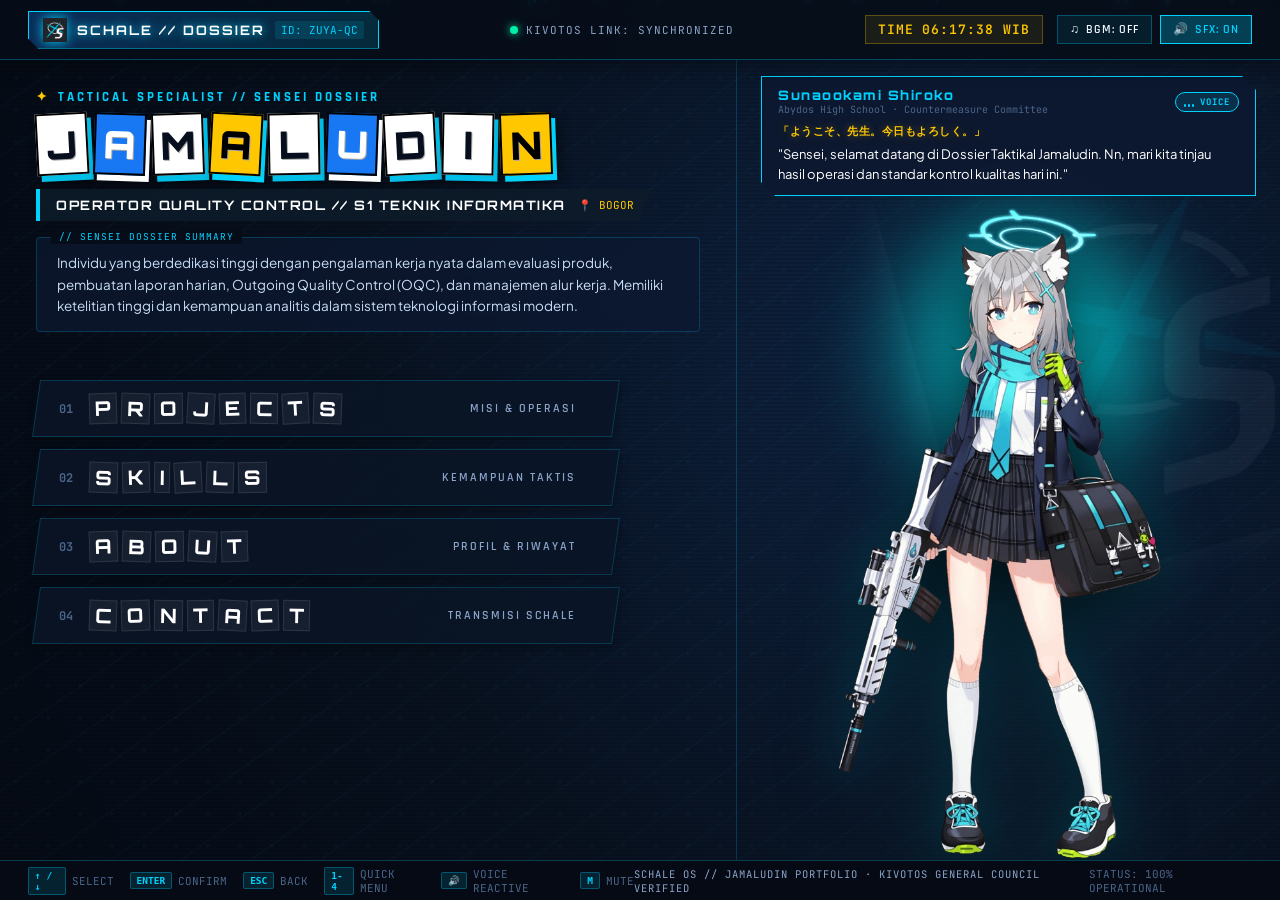
==== index.html @ 0dc0a50b "Initial commit" ====
<!DOCTYPE html>
<html lang="id">
<head>
  <meta charset="UTF-8">
  <meta name="viewport" content="width=device-width, initial-scale=1.0">
  <title>JAMALUDIN // Blue Archive Tactical Portfolio & QC Specialist</title>
  <meta name="description" content="Web portofolio interaktif bertema Blue Archive milik Jamaludin (ZuyaKazama) - Operator Quality Control & Mahasiswa S1 Teknik Informatika Universitas Pelita Bangsa.">
  <meta name="author" content="Jamaludin">
  <meta name="theme-color" content="#070d18">
  <link rel="icon" type="image/png" href="assets/icons/schale_logo.png">
  <link rel="stylesheet" href="css/style.css">
</head>
<body>
  <div class="ba-viewport" id="baViewport">
    <!-- Tactical Grid & Background FX -->
    <div class="ba-bg-pattern"></div>
    <div class="ba-scanlines"></div>
    <div class="ba-particles" id="particlesContainer"></div>

    <!-- ================= TOP HUD HEADER ================= -->
    <header class="ba-header">
      <div class="ba-header-left">
        <div class="ba-schale-badge">
          <img src="assets/icons/schale_logo.png" alt="SCHALE" class="ba-schale-logo-img">
          <span class="ba-schale-title">SCHALE // DOSSIER</span>
          <span class="ba-schale-tag">ID: ZUYA-QC</span>
        </div>
      </div>

      <div class="ba-header-center">
        <div class="ba-system-status">
          <span class="ba-status-pulse"></span>
          <span>KIVOTOS LINK: SYNCHRONIZED</span>
        </div>
      </div>

      <div class="ba-header-right">
        <div class="ba-kivotos-clock" id="kivotosClock">
          <span>TIME</span> <span id="clockValue">00:00:00 WIB</span>
        </div>
        <div class="ba-header-controls">
          <button class="ba-hud-btn" id="btnToggleBgm" title="Toggle BGM Audio">
            <span id="bgmIcon">♫</span> <span id="bgmText">BGM: OFF</span>
          </button>
          <button class="ba-hud-btn active" id="btnToggleSfx" title="Toggle Sound Effects">
            <span id="sfxIcon">🔊</span> <span id="sfxText">SFX: ON</span>
          </button>
        </div>
      </div>
    </header>

    <!-- ================= MAIN STAGE WITH SEPARATE FULL VIEWS ================= -->
    <main class="ba-stage" id="mainStage">

      <!-- ================= 00: HOME VIEW (Hero Menu + Companion Stage) ================= -->
      <section class="ba-view ba-view-home active" id="viewHome">
        <!-- LEFT: Hero Dossier & Dynamic Navigation Menu -->
        <div class="ba-left-stage" id="leftStage">
          <!-- HERO DOSSIER BANNER -->
          <div class="ba-hero-header" id="heroHeader">
            <div class="ba-sub-tag">TACTICAL SPECIALIST // SENSEI DOSSIER</div>
            
            <!-- Persona 5 Cutout Style Dynamic Title -->
            <div class="ba-cutout-title" id="cutoutName">
              <div class="ba-cutout-box" style="--rot: -3deg;">J</div>
              <div class="ba-cutout-box accent-blue" style="--rot: 2deg;">A</div>
              <div class="ba-cutout-box" style="--rot: -2deg;">M</div>
              <div class="ba-cutout-box accent-yellow" style="--rot: 3deg;">A</div>
              <div class="ba-cutout-box" style="--rot: -1deg;">L</div>
              <div class="ba-cutout-box accent-blue" style="--rot: 2deg;">U</div>
              <div class="ba-cutout-box" style="--rot: -3deg;">D</div>
              <div class="ba-cutout-box" style="--rot: 1deg;">I</div>
              <div class="ba-cutout-box accent-yellow" style="--rot: -2deg;">N</div>
            </div>

            <div class="ba-hero-role-badge">
              <span class="ba-role-title">OPERATOR QUALITY CONTROL // S1 TEKNIK INFORMATIKA</span>
              <span class="ba-role-location">📍 BOGOR</span>
            </div>

            <div class="ba-bio-box">
              Individu yang berdedikasi tinggi dengan pengalaman kerja nyata dalam evaluasi produk, pembuatan laporan harian, Outgoing Quality Control (OQC), dan manajemen alur kerja. Memiliki ketelitian tinggi dan kemampuan analitis dalam sistem teknologi informasi modern.
            </div>
          </div>

          <!-- DYNAMIC INTERACTIVE MENU (4 ACTIONS) -->
          <nav class="ba-menu-container" id="mainMenu" aria-label="Main Navigation">
            <!-- 01: PROJECTS -->
            <div class="ba-menu-item" data-target="viewProjects" data-index="0" tabindex="0">
              <div class="ba-menu-inner">
                <span class="ba-menu-num">01</span>
                <div class="ba-menu-letters">
                  <span class="ba-menu-char" style="--r: -2deg;">P</span>
                  <span class="ba-menu-char" style="--r: 2deg;">R</span>
                  <span class="ba-menu-char" style="--r: -1deg;">O</span>
                  <span class="ba-menu-char" style="--r: 3deg;">J</span>
                  <span class="ba-menu-char" style="--r: -2deg;">E</span>
                  <span class="ba-menu-char" style="--r: 1deg;">C</span>
                  <span class="ba-menu-char" style="--r: -3deg;">T</span>
                  <span class="ba-menu-char" style="--r: 2deg;">S</span>
                </div>
                <span class="ba-menu-sub">MISI & OPERASI</span>
              </div>
              <span class="ba-menu-arrow">◀</span>
            </div>

            <!-- 02: SKILLS -->
            <div class="ba-menu-item" data-target="viewSkills" data-index="1" tabindex="0">
              <div class="ba-menu-inner">
                <span class="ba-menu-num">02</span>
                <div class="ba-menu-letters">
                  <span class="ba-menu-char" style="--r: 2deg;">S</span>
                  <span class="ba-menu-char" style="--r: -2deg;">K</span>
                  <span class="ba-menu-char" style="--r: 1deg;">I</span>
                  <span class="ba-menu-char" style="--r: -3deg;">L</span>
                  <span class="ba-menu-char" style="--r: 2deg;">L</span>
                  <span class="ba-menu-char" style="--r: -1deg;">S</span>
                </div>
                <span class="ba-menu-sub">KEMAMPUAN TAKTIS</span>
              </div>
              <span class="ba-menu-arrow">◀</span>
            </div>

            <!-- 03: ABOUT -->
            <div class="ba-menu-item" data-target="viewAbout" data-index="2" tabindex="0">
              <div class="ba-menu-inner">
                <span class="ba-menu-num">03</span>
                <div class="ba-menu-letters">
                  <span class="ba-menu-char" style="--r: -2deg;">A</span>
                  <span class="ba-menu-char" style="--r: 2deg;">B</span>
                  <span class="ba-menu-char" style="--r: -1deg;">O</span>
                  <span class="ba-menu-char" style="--r: 3deg;">U</span>
                  <span class="ba-menu-char" style="--r: -2deg;">T</span>
                </div>
                <span class="ba-menu-sub">PROFIL & RIWAYAT</span>
              </div>
              <span class="ba-menu-arrow">◀</span>
            </div>

            <!-- 04: CONTACT -->
            <div class="ba-menu-item" data-target="viewContact" data-index="3" tabindex="0">
              <div class="ba-menu-inner">
                <span class="ba-menu-num">04</span>
                <div class="ba-menu-letters">
                  <span class="ba-menu-char" style="--r: 2deg;">C</span>
                  <span class="ba-menu-char" style="--r: -2deg;">O</span>
                  <span class="ba-menu-char" style="--r: 1deg;">N</span>
                  <span class="ba-menu-char" style="--r: -1deg;">T</span>
                  <span class="ba-menu-char" style="--r: 3deg;">A</span>
                  <span class="ba-menu-char" style="--r: -2deg;">C</span>
                  <span class="ba-menu-char" style="--r: 1deg;">T</span>
                </div>
                <span class="ba-menu-sub">TRANSMISI SCHALE</span>
              </div>
              <span class="ba-menu-arrow">◀</span>
            </div>
          </nav>
        </div>

        <!-- RIGHT: BLUE ARCHIVE STUDENT COMPANION & HALO (HOME: SUNAOOKAMI SHIROKO) -->
        <aside class="ba-right-stage" id="rightStage">
          <!-- Ambient Halo Glow in Background -->
          <div class="ba-halo-glow-bg" id="haloGlow"></div>

          <!-- Giant School Crest Background Watermark -->
          <img src="assets/icons/schale_logo.png" alt="Crest" class="ba-watermark-crest" id="watermarkCrest">

          <!-- Interactive Speech Bubble (Dialogue Box) -->
          <div class="ba-speech-bubble" id="speechBubbleHome" data-voice="home" title="Klik untuk memutar ulang suara Shiroko">
            <div class="ba-bubble-header">
              <div class="ba-bubble-identity">
                <span class="ba-bubble-name" id="bubbleStudentName">Sunaookami Shiroko</span>
                <span class="ba-bubble-role" id="bubbleStudentRole">Abydos High School · Countermeasure Committee</span>
              </div>
              <div class="ba-bubble-voice-tag">
                <span class="ba-equalizer-bars"><span></span><span></span><span></span></span>
                <span>VOICE</span>
              </div>
            </div>
            <div class="ba-bubble-jp">「ようこそ、先生。今日もよろしく。」</div>
            <p class="ba-bubble-text" id="bubbleQuoteText">
              "Sensei, selamat datang di Dossier Taktikal Jamaludin. Nn, mari kita tinjau hasil operasi dan standar kontrol kualitas hari ini."
            </p>
          </div>

          <!-- Full Height Transparent Character Sprite -->
          <div class="ba-character-stage">
            <img src="assets/characters/shiroko_portrait.webp" alt="Sunaookami Shiroko" class="ba-student-portrait main-student-portrait" id="studentPortrait" data-voice="home" title="Klik untuk mendengarkan suara Shiroko!">
          </div>
        </aside>
      </section>

      <!-- ================= 01: PROJECTS VIEW (Split Layout with Aris Companion) ================= -->
      <section class="ba-view ba-view-projects" id="viewProjects" aria-labelledby="headingProjects">
        <div class="ba-projects-left-col">
          <div class="ba-view-top-bar">
            <div class="ba-view-dossier-tag">SCHALE DOSSIER // OPERATIONS ARCHIVE</div>
            <button class="ba-view-esc-btn btn-back-home" title="Kembali ke Beranda">
              <span class="ba-esc-tag">ESC</span> BACK
            </button>
          </div>

          <div class="ba-view-hero">
            <!-- Persona 5 Cutout Title for PROJECTS -->
            <div class="ba-cutout-title" id="headingProjects">
              <div class="ba-cutout-box" style="--rot: -2deg;">P</div>
              <div class="ba-cutout-box accent-blue" style="--rot: 2deg;">R</div>
              <div class="ba-cutout-box" style="--rot: -1deg;">O</div>
              <div class="ba-cutout-box accent-yellow" style="--rot: 3deg;">J</div>
              <div class="ba-cutout-box" style="--rot: -2deg;">E</div>
              <div class="ba-cutout-box accent-blue" style="--rot: 1deg;">C</div>
              <div class="ba-cutout-box" style="--rot: -3deg;">T</div>
              <div class="ba-cutout-box accent-yellow" style="--rot: 2deg;">S</div>
            </div>
            <div class="ba-view-sub">FEATURED // MISI & HASIL PRODUKSI INDUSTRI</div>
          </div>

          <div class="ba-projects-grid">
            <!-- Project 1: Kivotos QC Inspector -->
            <article class="ba-project-card">
              <div>
                <div class="ba-project-badge-bar">
                  <span class="ba-project-category">QC & INDUSTRIAL TECH</span>
                  <span class="ba-project-status">● VERIFIED</span>
                </div>
                <h3 class="ba-project-title">Kivotos QC Inspector System</h3>
                <p class="ba-project-desc">
                  Aplikasi manajemen inspeksi kualitas produk berbasis web untuk pencatatan real-time hasil uji visual, dimensi, status OK/NG, dan kalkulasi AQL (Acceptable Quality Limit).
                </p>
                <div class="ba-project-tags">
                  <span class="ba-tag">Quality Control</span>
                  <span class="ba-tag">AQL Sampling</span>
                  <span class="ba-tag">OK/NG Matrix</span>
                  <span class="ba-tag">JavaScript</span>
                </div>
              </div>
              <div class="ba-project-actions">
                <span style="font-family: var(--ba-font-mono); font-size: 11px; color: var(--ba-text-dim);">OPS: LIVE</span>
                <button class="ba-btn-demo" onclick="openProjectModal('qc')">LIHAT DETAIL ▶</button>
              </div>
            </article>

            <!-- Project 2: Pasifik OQC Automation & Quarantine Hub -->
            <article class="ba-project-card">
              <div>
                <div class="ba-project-badge-bar">
                  <span class="ba-project-category">FACTORY WORKFLOW</span>
                  <span class="ba-project-status">● DEPLOYED</span>
                </div>
                <h3 class="ba-project-title">Pasifik OQC & Defect Tracker</h3>
                <p class="ba-project-desc">
                  Sistem pemantauan outgoing quality control cetakan plastik injection. Menganalisis defect produk (shrinkage, flash, short shot) serta mengotomasi isolasi karantina sesuai standar 5S & K3.
                </p>
                <div class="ba-project-tags">
                  <span class="ba-tag">Plastic Injection</span>
                  <span class="ba-tag">Defect Management</span>
                  <span class="ba-tag">5S & K3 Standard</span>
                  <span class="ba-tag">Excel Analytics</span>
                </div>
              </div>
              <div class="ba-project-actions">
                <span style="font-family: var(--ba-font-mono); font-size: 11px; color: var(--ba-text-dim);">OPS: INTERNAL</span>
                <button class="ba-btn-demo" onclick="openProjectModal('oqc')">LIHAT DETAIL ▶</button>
              </div>
            </article>

            <!-- Project 3: S1 Informatics Academic Hub -->
            <article class="ba-project-card">
              <div>
                <div class="ba-project-badge-bar">
                  <span class="ba-project-category">ACADEMIC & CODE</span>
                  <span class="ba-project-status">● ONGOING</span>
                </div>
                <h3 class="ba-project-title">Pelita Bangsa Academic Hub</h3>
                <p class="ba-project-desc">
                  Kumpulan proyek dan modul pemrograman selama perkuliahan S1 Teknik Informatika di Universitas Pelita Bangsa: algoritma struktur data, basis data, dan arsitektur web modern.
                </p>
                <div class="ba-project-tags">
                  <span class="ba-tag">S1 Informatika</span>
                  <span class="ba-tag">Web Dev</span>
                  <span class="ba-tag">Algorithms</span>
                  <span class="ba-tag">Database</span>
                </div>
              </div>
              <div class="ba-project-actions">
                <span style="font-family: var(--ba-font-mono); font-size: 11px; color: var(--ba-text-dim);">OPS: GITHUB</span>
                <button class="ba-btn-demo" onclick="openProjectModal('upb')">LIHAT DETAIL ▶</button>
              </div>
            </article>

            <!-- Project 4: Blue Archive Tactical Web Portfolio -->
            <article class="ba-project-card">
              <div>
                <div class="ba-project-badge-bar">
                  <span class="ba-project-category">WEB APPLICATION</span>
                  <span class="ba-project-status">● MASTERWORK</span>
                </div>
                <h3 class="ba-project-title">SCHALE Kivotos Tactical Portfolio</h3>
                <p class="ba-project-desc">
                  Web portofolio interaktif yang mengombinasikan visual dinamis Persona 5 dengan aesthetic Blue Archive (Kivotos HUD, sound synthesizer Web Audio API, dynamic character companion).
                </p>
                <div class="ba-project-tags">
                  <span class="ba-tag">Vanilla CSS</span>
                  <span class="ba-tag">Web Audio API</span>
                  <span class="ba-tag">Game UI HUD</span>
                  <span class="ba-tag">ZuyaKazama</span>
                </div>
              </div>
              <div class="ba-project-actions">
                <span style="font-family: var(--ba-font-mono); font-size: 11px; color: var(--ba-text-dim);">OPS: YOU ARE HERE</span>
                <button class="ba-btn-demo" onclick="openProjectModal('portfolio')">LIHAT DETAIL ▶</button>
              </div>
            </article>
          </div>
        </div>

        <!-- Right: Dedicated Companion - Tendou Aris -->
        <div class="ba-view-side-companion">
          <div class="ba-side-halo-glow" style="background: radial-gradient(circle, rgba(56, 189, 248, 0.45) 0%, transparent 70%);"></div>
          <img src="assets/icons/schale_logo.png" alt="Crest" class="ba-side-crest-watermark">

          <div class="ba-speech-bubble" id="speechBubbleProjects" data-voice="viewProjects" title="Klik untuk memutar suara Aris">
            <div class="ba-bubble-header">
              <div class="ba-bubble-identity">
                <span class="ba-bubble-name">Tendou Aris</span>
                <span class="ba-bubble-role">Millennium Science School · Game Dev Department</span>
              </div>
              <div class="ba-bubble-voice-tag">
                <span class="ba-equalizer-bars"><span></span><span></span><span></span></span>
                <span>VOICE</span>
              </div>
            </div>
            <div class="ba-bubble-jp">「パンパカパーン！レベルアップです！」</div>
            <p class="ba-bubble-text">
              "Pan-paka-pan! Aris telah membuka artefak proyek Jamaludin! Seluruh kode aplikasi dan sistem QC beroperasi pada status 100%!"
            </p>
          </div>

          <div class="ba-character-stage">
            <img src="assets/characters/aris_portrait.webp" alt="Tendou Aris" class="ba-side-student-portrait" data-voice="viewProjects" title="Klik untuk mendengarkan suara Aris!">
          </div>
        </div>
      </section>

      <!-- ================= 02: SKILLS VIEW (Separate Split View) ================= -->
      <section class="ba-view ba-view-skills" id="viewSkills" aria-labelledby="headingSkills">
        <div class="ba-skills-left-col">
          <div class="ba-view-top-bar">
            <div class="ba-view-dossier-tag">SCHALE DOSSIER // TACTICAL APTITUDE</div>
            <button class="ba-view-esc-btn btn-back-home" title="Kembali ke Beranda">
              <span class="ba-esc-tag">ESC</span> BACK
            </button>
          </div>

          <div class="ba-view-hero">
            <!-- Persona 5 Cutout Title for SKILLS -->
            <div class="ba-cutout-title" id="headingSkills">
              <div class="ba-cutout-box" style="--rot: 2deg;">S</div>
              <div class="ba-cutout-box accent-blue" style="--rot: -2deg;">K</div>
              <div class="ba-cutout-box" style="--rot: 1deg;">I</div>
              <div class="ba-cutout-box accent-yellow" style="--rot: -3deg;">L</div>
              <div class="ba-cutout-box" style="--rot: 2deg;">L</div>
              <div class="ba-cutout-box accent-blue" style="--rot: -1deg;">S</div>
            </div>
            <div class="ba-view-sub">TACTICAL APTITUDE // KEMAMPUAN TAKTIS & INDEKS EVALUASI</div>
          </div>

          <div class="ba-skills-container">
            <!-- Group 1: Quality Control & Industrial -->
            <div class="ba-skills-group">
              <h3 class="ba-group-title">🔍 QUALITY CONTROL & INDUSTRY</h3>

              <div class="ba-skill-item">
                <div class="ba-skill-label-row">
                  <span>Quality Control Assessment (OK/NG)</span>
                  <span class="ba-skill-pct">96%</span>
                </div>
                <div class="ba-skill-bar-track">
                  <div class="ba-skill-bar-fill" style="width: 96%;"></div>
                </div>
              </div>

              <div class="ba-skill-item">
                <div class="ba-skill-label-row">
                  <span>Outgoing QC (OQC) & Final Inspection</span>
                  <span class="ba-skill-pct">94%</span>
                </div>
                <div class="ba-skill-bar-track">
                  <div class="ba-skill-bar-fill" style="width: 94%;"></div>
                </div>
              </div>

              <div class="ba-skill-item">
                <div class="ba-skill-label-row">
                  <span>Pemeriksaan Visual & Dimensi Presisi</span>
                  <span class="ba-skill-pct">92%</span>
                </div>
                <div class="ba-skill-bar-track">
                  <div class="ba-skill-bar-fill" style="width: 92%;"></div>
                </div>
              </div>

              <div class="ba-skill-item">
                <div class="ba-skill-label-row">
                  <span>Pemahaman Standar 5S & Keselamatan K3</span>
                  <span class="ba-skill-pct">95%</span>
                </div>
                <div class="ba-skill-bar-track">
                  <div class="ba-skill-bar-fill" style="width: 95%;"></div>
                </div>
              </div>

              <div class="ba-skill-item">
                <div class="ba-skill-label-row">
                  <span>Defect Management & Area Karantina</span>
                  <span class="ba-skill-pct">90%</span>
                </div>
                <div class="ba-skill-bar-track">
                  <div class="ba-skill-bar-fill" style="width: 90%;"></div>
                </div>
              </div>

              <div class="ba-skill-item">
                <div class="ba-skill-label-row">
                  <span>Standar Sampling Pelanggan & AQL</span>
                  <span class="ba-skill-pct">92%</span>
                </div>
                <div class="ba-skill-bar-track">
                  <div class="ba-skill-bar-fill" style="width: 92%;"></div>
                </div>
              </div>
            </div>

            <!-- Group 2: Tech, Informatics & Operations -->
            <div class="ba-skills-group">
              <h3 class="ba-group-title">💻 INFORMATIKA & SOFT SKILLS</h3>

              <div class="ba-skill-item">
                <div class="ba-skill-label-row">
                  <span>Microsoft Office (Excel Pivot, Word, Docs)</span>
                  <span class="ba-skill-pct">92%</span>
                </div>
                <div class="ba-skill-bar-track">
                  <div class="ba-skill-bar-fill" style="width: 92%;"></div>
                </div>
              </div>

              <div class="ba-skill-item">
                <div class="ba-skill-label-row">
                  <span>Web Development (HTML5, Modern CSS, JS)</span>
                  <span class="ba-skill-pct">88%</span>
                </div>
                <div class="ba-skill-bar-track">
                  <div class="ba-skill-bar-fill" style="width: 88%;"></div>
                </div>
              </div>

              <div class="ba-skill-item">
                <div class="ba-skill-label-row">
                  <span>S1 Teknik Informatika (Algoritma & DB)</span>
                  <span class="ba-skill-pct">85%</span>
                </div>
                <div class="ba-skill-bar-track">
                  <div class="ba-skill-bar-fill" style="width: 85%;"></div>
                </div>
              </div>

              <div class="ba-skill-item">
                <div class="ba-skill-label-row">
                  <span>Sistem Kerja Shift & Disiplin Waktu</span>
                  <span class="ba-skill-pct">96%</span>
                </div>
                <div class="ba-skill-bar-track">
                  <div class="ba-skill-bar-fill" style="width: 96%;"></div>
                </div>
              </div>

              <div class="ba-skill-item">
                <div class="ba-skill-label-row">
                  <span>Komunikasi Lintas Departemen (Produksi & QC)</span>
                  <span class="ba-skill-pct">92%</span>
                </div>
                <div class="ba-skill-bar-track">
                  <div class="ba-skill-bar-fill" style="width: 92%;"></div>
                </div>
              </div>

              <div class="ba-skill-item">
                <div class="ba-skill-label-row">
                  <span>Git & Version Control (GitHub: ZuyaKazama)</span>
                  <span class="ba-skill-pct">88%</span>
                </div>
                <div class="ba-skill-bar-track">
                  <div class="ba-skill-bar-fill" style="width: 88%;"></div>
                </div>
              </div>
            </div>
          </div>
        </div>

        <!-- Right: Dedicated Companion - Hayase Yuuka -->
        <div class="ba-view-side-companion">
          <div class="ba-side-halo-glow" style="background: radial-gradient(circle, rgba(77, 124, 254, 0.45) 0%, transparent 70%);"></div>
          <img src="assets/icons/schale_logo.png" alt="Crest" class="ba-side-crest-watermark">

          <div class="ba-speech-bubble" id="speechBubbleSkills" data-voice="viewSkills" title="Klik untuk memutar suara Yuuka">
            <div class="ba-bubble-header">
              <div class="ba-bubble-identity">
                <span class="ba-bubble-name">Hayase Yuuka</span>
                <span class="ba-bubble-role">Millennium Science School · Seminar (Treasurer)</span>
              </div>
              <div class="ba-bubble-voice-tag">
                <span class="ba-equalizer-bars"><span></span><span></span><span></span></span>
                <span>VOICE</span>
              </div>
            </div>
            <div class="ba-bubble-jp">「ふふーん。やっぱり先生は賢いですね。」</div>
            <p class="ba-bubble-text">
              "Fufun~ Nilai evaluasi Quality Control 96%, pemahaman 5S & K3, dan logika informatika terhitung sangat presisi. Jamaludin memang operator yang cerdas!"
            </p>
          </div>

          <div class="ba-character-stage">
            <img src="assets/characters/yuuka_portrait.webp" alt="Hayase Yuuka" class="ba-side-student-portrait" data-voice="viewSkills" title="Klik untuk mendengarkan suara Yuuka!">
          </div>
        </div>
      </section>

      <!-- ================= 03: ABOUT VIEW (Separate Split View) ================= -->
      <section class="ba-view ba-view-about" id="viewAbout" aria-labelledby="headingAbout">
        <!-- Left: Companion Character Side with Cutout Title & Sorasaki Hina -->
        <div class="ba-about-left-col">
          <div class="ba-view-hero">
            <div class="ba-cutout-title" id="headingAbout">
              <div class="ba-cutout-box" style="--rot: -2deg;">A</div>
              <div class="ba-cutout-box accent-blue" style="--rot: 2deg;">B</div>
              <div class="ba-cutout-box" style="--rot: -1deg;">O</div>
              <div class="ba-cutout-box accent-yellow" style="--rot: 3deg;">U</div>
              <div class="ba-cutout-box" style="--rot: -2deg;">T</div>
            </div>
            <div class="ba-view-sub">SENSEI DOSSIER // BIODATA & JEJAK REKAM</div>
          </div>

          <div class="ba-speech-bubble" id="speechBubbleAbout" data-voice="viewAbout" title="Klik untuk memutar suara Hina">
            <div class="ba-bubble-header">
              <div class="ba-bubble-identity">
                <span class="ba-bubble-name">Sorasaki Hina</span>
                <span class="ba-bubble-role">Gehenna Academy · Prefect Team (Head)</span>
              </div>
              <div class="ba-bubble-voice-tag">
                <span class="ba-equalizer-bars"><span></span><span></span><span></span></span>
                <span>VOICE</span>
              </div>
            </div>
            <div class="ba-bubble-jp">「ああ、待ってたよ。先生。」</div>
            <p class="ba-bubble-text">
              "Aa, Sensei... Riwayat kerja di PT. Injeksi Plastik Pasifik dan perkuliahan S1 Teknik Informatika di Universitas Pelita Bangsa telah diverifikasi. Zero defect, zero negligence."
            </p>
          </div>

          <div class="ba-about-character-stage">
            <div class="ba-side-halo-glow" style="background: radial-gradient(circle, rgba(168, 85, 247, 0.45) 0%, transparent 70%);"></div>
            <img src="assets/characters/hina_portrait.webp" alt="Sorasaki Hina" class="ba-about-student-portrait" data-voice="viewAbout" title="Klik untuk mendengarkan suara Hina!">
          </div>
        </div>

        <!-- Right: Dossier Card, Photo & Work Timeline -->
        <div class="ba-about-right-col">
          <div class="ba-view-top-bar" style="justify-content: flex-end;">
            <button class="ba-view-esc-btn btn-back-home" title="Kembali ke Beranda">
              <span class="ba-esc-tag">ESC</span> BACK
            </button>
          </div>

          <!-- SCHALE ID CARD -->
          <div class="ba-about-card">
            <div class="ba-id-card-layout">
              <div class="ba-id-photo-frame">
                <img src="assets/user/jamaludin.jpg" alt="Foto Jamaludin" class="ba-id-photo">
                <div class="ba-id-corner-tl"></div>
                <div class="ba-id-corner-br"></div>
              </div>

              <div class="ba-id-info">
                <h3 class="ba-id-name">JAMALUDIN</h3>
                <div class="ba-id-jp">ジャマルディン // SENSEI ID: SCHALE-000001</div>

                <div class="ba-id-meta-grid">
                  <div class="ba-meta-box">
                    <div class="ba-meta-label">PROFESI UTAMA</div>
                    <div class="ba-meta-val">Operator Quality Control</div>
                  </div>
                  <div class="ba-meta-box">
                    <div class="ba-meta-label">PENDIDIKAN AKTIF</div>
                    <div class="ba-meta-val">S1 Teknik Informatika</div>
                  </div>
                  <div class="ba-meta-box">
                    <div class="ba-meta-label">LOKASI</div>
                    <div class="ba-meta-val">Bogor</div>
                  </div>
                  <div class="ba-meta-box">
                    <div class="ba-meta-label">STATUS KELAYAKAN</div>
                    <div class="ba-meta-val" style="color: var(--ba-accent-green);">CLEARANCE LEVEL 5 (ACTIVE)</div>
                  </div>
                </div>

                <p style="font-size: 13px; line-height: 1.6; color: #bed6f7; margin-top: 6px;">
                  Individu yang berdedikasi tinggi dengan pengalaman kerja nyata dalam melakukan evaluasi produk, pembuatan laporan harian, dan manajemen alur kerja. Memiliki tingkat ketelitian yang tajam dan kemampuan komunikasi yang baik untuk berkolaborasi lintas departemen. Memiliki motivasi tinggi untuk terus berkembang, mempelajari hal baru, dan memberikan kontribusi terbaik bagi perusahaan.
                </p>
              </div>
            </div>

            <!-- TIMELINE: PENGALAMAN KERJA & PENDIDIKAN -->
            <div style="border-top: 1px solid rgba(0, 210, 254, 0.2); padding-top: 18px; margin-top: 18px;">
              <h4 style="font-family: var(--ba-font-heading); font-size: 14px; letter-spacing: 1.5px; color: var(--ba-primary); margin-bottom: 14px;">
                📋 RIWAYAT TUGAS & JEJAK AKADEMIK
              </h4>

              <div class="ba-timeline">
                <!-- Node 1: PT Injeksi Plastik Pasifik -->
                <div class="ba-timeline-node">
                  <div class="ba-timeline-time">2025 - SEKARANG // AKTIF</div>
                  <div class="ba-timeline-title">PT. Injeksi Plastik Pasifik</div>
                  <div class="ba-timeline-subtitle">Operator Quality Control</div>
                  <div class="ba-timeline-desc">
                    <ul>
                      <li><strong>Outgoing Quality Control (OQC) - Final Inspection:</strong> Melakukan inspeksi visual dan dimensi pada produk akhir plastik injection sebelum dikirim ke pelanggan.</li>
                      <li><strong>Standar Kualitas & AQL:</strong> Memastikan produk yang dikirim memenuhi standar pelanggan dan standar AQL. Mengelola dokumen hasil pemeriksaan serta status kelayakan produk (OK/NG).</li>
                      <li><strong>Defect Management & Area Control:</strong> Menganalisis penyebab produk cacat, membuat laporan ketidaksesuaian produk, dan memisahkan item NG ke area karantina.</li>
                      <li><strong>Standar 5S & K3:</strong> Menjaga kebersihan area inspeksi (5S) serta menerapkan standar keselamatan dan kesehatan kerja (K3).</li>
                      <li><strong>Pencapaian:</strong> Menyelesaikan target produksi harian dengan tingkat ketelitian dan efisiensi tinggi serta mampu menginspeksi berbagai tipe produk plastik secara tepat.</li>
                    </ul>
                  </div>
                </div>

                <!-- Node 2: Universitas Pelita Bangsa -->
                <div class="ba-timeline-node">
                  <div class="ba-timeline-time">2024 - SEKARANG // AKTIF</div>
                  <div class="ba-timeline-title">Universitas Pelita Bangsa</div>
                  <div class="ba-timeline-subtitle">S1 Teknik Informatika</div>
                  <div class="ba-timeline-desc">
                    Mendalami arsitektur perangkat lunak, pemrograman web dan sistem cerdas, basis data, serta pemecahan masalah algoritmis. Mengintegrasikan teknologi informatika dengan otomatisasi kontrol kualitas industri.
                  </div>
                </div>

                <!-- Node 3: SMAS Bina Insan Jonggol -->
                <div class="ba-timeline-node">
                  <div class="ba-timeline-time">2019 - 2022 // LULUS</div>
                  <div class="ba-timeline-title">SMAS Bina Insan Jonggol</div>
                  <div class="ba-timeline-subtitle">Jurusan Ilmu Pengetahuan Alam (IPA)</div>
                  <div class="ba-timeline-desc">
                    Fokus pada sains analitis, penalaran matematis, metodologi riset, serta kedisiplinan belajar.
                  </div>
                </div>
              </div>
            </div>
          </div>
        </div>
      </section>

      <!-- ================= 04: CONTACT VIEW (Separate Split View) ================= -->
      <section class="ba-view ba-view-contact" id="viewContact" aria-labelledby="headingContact">
        <!-- Left: Companion Character Side with Cutout Title & Misono Mika -->
        <div class="ba-contact-left-col">
          <div class="ba-view-hero">
            <div class="ba-cutout-title" id="headingContact">
              <div class="ba-cutout-box" style="--rot: 2deg;">C</div>
              <div class="ba-cutout-box accent-blue" style="--rot: -2deg;">O</div>
              <div class="ba-cutout-box" style="--rot: 1deg;">N</div>
              <div class="ba-cutout-box accent-yellow" style="--rot: -1deg;">T</div>
              <div class="ba-cutout-box" style="--rot: 3deg;">A</div>
              <div class="ba-cutout-box accent-blue" style="--rot: -2deg;">C</div>
              <div class="ba-cutout-box" style="--rot: 1deg;">T</div>
            </div>
            <div class="ba-view-sub">TRANSMISI SCHALE // JALUR HUBUNGAN & PESAN</div>
          </div>

          <div class="ba-speech-bubble" id="speechBubbleContact" data-voice="viewContact" title="Klik untuk memutar suara Mika">
            <div class="ba-bubble-header">
              <div class="ba-bubble-identity">
                <span class="ba-bubble-name">Misono Mika</span>
                <span class="ba-bubble-role">Trinity General School · Tea Party</span>
              </div>
              <div class="ba-bubble-voice-tag">
                <span class="ba-equalizer-bars"><span></span><span></span><span></span></span>
                <span>VOICE</span>
              </div>
            </div>
            <div class="ba-bubble-jp">「先生、おかえり！待ってたよ！」</div>
            <p class="ba-bubble-text">
              "Sensei, okaeri! Jalur transmisi SCHALE sudah dibuka! Mau kirim pesan via Gmail, follow Instagram, atau invite Discord? Mika tunggu ya~"
            </p>
          </div>

          <div class="ba-contact-character-stage">
            <div class="ba-side-halo-glow" style="background: radial-gradient(circle, rgba(255, 126, 165, 0.45) 0%, transparent 70%);"></div>
            <img src="assets/characters/mika_portrait.webp" alt="Misono Mika" class="ba-contact-student-portrait" data-voice="viewContact" title="Klik untuk mendengarkan suara Mika!">
          </div>
        </div>

        <!-- Right: Channels & Transmission Form -->
        <div class="ba-contact-right-col">
          <div class="ba-view-top-bar" style="justify-content: flex-end;">
            <button class="ba-view-esc-btn btn-back-home" title="Kembali ke Beranda">
              <span class="ba-esc-tag">ESC</span> BACK
            </button>
          </div>

          <div class="ba-contact-grid">
            <!-- Contact Direct Links -->
            <div class="ba-contact-channels">
              <h3 style="font-family: var(--ba-font-heading); font-size: 13px; color: var(--ba-primary); letter-spacing: 1.5px; margin-bottom: 12px;">
                📡 SCHALE DISPATCH // DIRECT CHANNELS
              </h3>

              <!-- Gmail -->
              <a href="mailto:jamaldan390@gmail.com" class="ba-contact-link-card" id="contactEmail">
                <div class="ba-channel-left">
                  <div class="ba-channel-icon-box">@</div>
                  <div>
                    <div class="ba-channel-info-name">GMAIL DISPATCH</div>
                    <div class="ba-channel-info-handle">jamaldan390@gmail.com</div>
                  </div>
                </div>
                <span class="ba-channel-btn-hint">SEND MAIL ▶</span>
              </a>

              <!-- GitHub -->
              <a href="https://github.com/ZuyaKazama" target="_blank" rel="noopener noreferrer" class="ba-contact-link-card">
                <div class="ba-channel-left">
                  <div class="ba-channel-icon-box">GH</div>
                  <div>
                    <div class="ba-channel-info-name">GITHUB REPOSITORY</div>
                    <div class="ba-channel-info-handle">github.com/ZuyaKazama</div>
                  </div>
                </div>
                <span class="ba-channel-btn-hint">VISIT REPO ▶</span>
              </a>

              <!-- Instagram -->
              <a href="https://instagram.com/zuyakazama69" target="_blank" rel="noopener noreferrer" class="ba-contact-link-card">
                <div class="ba-channel-left">
                  <div class="ba-channel-icon-box" style="color: var(--ba-accent-pink);">IG</div>
                  <div>
                    <div class="ba-channel-info-name">INSTAGRAM</div>
                    <div class="ba-channel-info-handle">@zuyakazama69</div>
                  </div>
                </div>
                <span class="ba-channel-btn-hint">FOLLOW ▶</span>
              </a>

              <!-- TikTok -->
              <div class="ba-contact-link-card">
                <div class="ba-channel-left">
                  <div class="ba-channel-icon-box">TT</div>
                  <div>
                    <div class="ba-channel-info-name">TIKTOK CHANNEL</div>
                    <div class="ba-channel-info-handle">zerfek sokai</div>
                  </div>
                </div>
                <span class="ba-channel-btn-hint">VERIFIED</span>
              </div>

              <!-- Discord -->
              <div class="ba-contact-link-card" onclick="copyDiscordHandle()" style="cursor: pointer;">
                <div class="ba-channel-left">
                  <div class="ba-channel-icon-box" style="color: #7289da;">DC</div>
                  <div>
                    <div class="ba-channel-info-name">DISCORD ID</div>
                    <div class="ba-channel-info-handle" id="discordHandleText">hcfgjbtr (Klik untuk Salin)</div>
                  </div>
                </div>
                <span class="ba-channel-btn-hint">SALIN ID ▶</span>
              </div>
            </div>

            <!-- Quick Transmission Form -->
            <div class="ba-transmission-card">
              <h3 style="font-family: var(--ba-font-heading); font-size: 13px; color: var(--ba-primary); letter-spacing: 1.5px; margin-bottom: 14px;">
                ✉️ KIRIM PESAN KE JAMALUDIN
              </h3>
              <form id="transmissionForm" onsubmit="handleTransmissionSubmit(event)">
                <div class="ba-form-group">
                  <label class="ba-form-label" for="senderName">NAMA PENGIRIM // CODENAME</label>
                  <input type="text" id="senderName" class="ba-form-input" placeholder="Masukkan nama atau instansi..." required>
                </div>
                <div class="ba-form-group">
                  <label class="ba-form-label" for="senderEmail">EMAIL / KONTAK</label>
                  <input type="email" id="senderEmail" class="ba-form-input" placeholder="email@contoh.com" required>
                </div>
                <div class="ba-form-group">
                  <label class="ba-form-label" for="senderSubject">SUBJEK MISI / PERTANYAAN</label>
                  <input type="text" id="senderSubject" class="ba-form-input" placeholder="Tawaran kerja, kolaborasi, atau evaluasi QC..." required>
                </div>
                <div class="ba-form-group">
                  <label class="ba-form-label" for="senderMsg">ISI PESAN TRANSMISI</label>
                  <textarea id="senderMsg" class="ba-form-textarea" placeholder="Tuliskan pesan Anda secara lengkap..." required></textarea>
                </div>
                <button type="submit" class="ba-btn-submit" id="btnSubmitForm">
                  KIRIM TRANSMISI SEKARANG ▶
                </button>
                <div id="formFeedback" style="display: none; margin-top: 10px; font-family: var(--ba-font-mono); font-size: 11px; text-align: center; color: var(--ba-accent-green);"></div>
              </form>
            </div>
          </div>
        </div>
      </section>

    </main>

    <!-- ================= BOTTOM TACTICAL HUD ================= -->
    <footer class="ba-footer-hud">
      <div class="ba-keys-hint-bar">
        <span class="ba-key-hint"><kbd class="ba-kbd">↑ / ↓</kbd> SELECT</span>
        <span class="ba-key-hint"><kbd class="ba-kbd">ENTER</kbd> CONFIRM</span>
        <span class="ba-key-hint"><kbd class="ba-kbd">ESC</kbd> BACK</span>
        <span class="ba-key-hint"><kbd class="ba-kbd">1-4</kbd> QUICK MENU</span>
        <span class="ba-key-hint"><kbd class="ba-kbd">🔊</kbd> VOICE REACTIVE</span>
        <span class="ba-key-hint"><kbd class="ba-kbd">M</kbd> MUTE</span>
      </div>

      <div class="ba-footer-center">
        <span>SCHALE OS // JAMALUDIN PORTFOLIO · KIVOTOS GENERAL COUNCIL VERIFIED</span>
      </div>

      <div class="ba-footer-right">
        <span>STATUS: 100% OPERATIONAL</span>
      </div>
    </footer>

    <!-- ================= PROJECT DETAILS MODAL ================= -->
    <div class="ba-modal-backdrop" id="projectModal" onclick="closeProjectModal(event)">
      <div class="ba-modal-content" onclick="event.stopPropagation()">
        <button class="ba-modal-close-btn" onclick="closeProjectModal()">✕</button>
        <div id="modalBody">
          <!-- Populated dynamically via JavaScript -->
        </div>
      </div>
    </div>

    <!-- ================= TACTICAL SCREEN WIPE / SLASH TRANSITION OVERLAY ================= -->
    <div class="ba-screen-transition" id="screenTransition">
      <div class="ba-slash-blade ba-blade-lead"></div>
      <div class="ba-slash-blade ba-blade-accent"></div>
      <div class="ba-slash-blade ba-blade-main"></div>
      <div class="ba-slash-banner" id="slashBanner">
        <div class="ba-slash-decor">/// SCHALE TACTICAL LINK ///</div>
        <div class="ba-slash-title" id="slashText">SECTOR ACCESS</div>
        <div class="ba-slash-sub">KIVOTOS GENERAL STUDENT COUNCIL · SYSTEM AUTHORIZED</div>
      </div>
    </div>
  </div>

  <!-- Scripts -->
  <script src="js/students.js"></script>
  <script src="js/audio.js"></script>
  <script src="js/app.js"></script>
</body>
</html>
---- css/style.css ----
/* ==========================================================================
   BLUE ARCHIVE // TACTICAL DOSSIER & PORTFOLIO DESIGN SYSTEM
   ========================================================================== */

@import url('https://fonts.googleapis.com/css2?family=Chakra+Petch:ital,wght@0,300;0,400;0,600;0,700;1,600&family=Orbitron:wght@600;800;900&family=Rajdhani:wght@500;600;700&family=Plus+Jakarta+Sans:wght@400;500;600;700&family=JetBrains+Mono:wght@400;600&display=swap');

:root {
  --ba-primary: #00d2fe;
  --ba-primary-glow: rgba(0, 210, 254, 0.45);
  --ba-primary-dark: #008eb4;
  --ba-schale-blue: #1877f2;
  --ba-navy-bg: #070d18;
  --ba-navy-card: rgba(13, 25, 48, 0.88);
  --ba-navy-card-border: rgba(0, 210, 254, 0.25);
  --ba-navy-card-hover: rgba(18, 38, 72, 0.95);
  --ba-accent-yellow: #ffc700;
  --ba-accent-pink: #ff5e88;
  --ba-accent-green: #00f0aa;
  --ba-text-main: #f0f7ff;
  --ba-text-muted: #8ba3c7;
  --ba-text-dim: #4b6589;
  --ba-font-heading: 'Orbitron', 'Chakra Petch', sans-serif;
  --ba-font-sub: 'Rajdhani', 'Chakra Petch', sans-serif;
  --ba-font-body: 'Plus Jakarta Sans', sans-serif;
  --ba-font-mono: 'JetBrains Mono', monospace;
  --ba-transition-fast: 0.15s cubic-bezier(0.2, 0.8, 0.2, 1);
  --ba-transition-smooth: 0.35s cubic-bezier(0.16, 1, 0.3, 1);
  --ba-clip-corner: polygon(0 0, calc(100% - 14px) 0, 100% 14px, 100% 100%, 14px 100%, 0 calc(100% - 14px));
  --ba-clip-corner-lg: polygon(0 0, calc(100% - 24px) 0, 100% 24px, 100% 100%, 24px 100%, 0 calc(100% - 24px));
  --ba-clip-skew: polygon(15px 0, 100% 0, calc(100% - 15px) 100%, 0 100%);
}

/* Base & Reset */
*, *::before, *::after {
  box-sizing: border-box;
  margin: 0;
  padding: 0;
}

html, body {
  width: 100%;
  height: 100%;
  overflow-x: hidden;
  background-color: var(--ba-navy-bg);
  color: var(--ba-text-main);
  font-family: var(--ba-font-body);
  -webkit-font-smoothing: antialiased;
  -moz-osx-font-smoothing: grayscale;
  user-select: none;
}

/* Background Layers */
.ba-viewport {
  position: relative;
  width: 100vw;
  height: 100vh;
  min-height: 700px;
  display: flex;
  flex-direction: column;
  overflow: hidden;
  background: radial-gradient(circle at 75% 40%, #0e2444 0%, #08111f 55%, #050a14 100%);
}

/* Diagonal Cyber Stripes (Blue Archive Signature Tactical Pattern) */
.ba-bg-pattern {
  position: absolute;
  top: -50%;
  left: -50%;
  width: 200%;
  height: 200%;
  background-image: 
    repeating-linear-gradient(
      -35deg,
      transparent,
      transparent 38px,
      rgba(0, 210, 254, 0.025) 38px,
      rgba(0, 210, 254, 0.025) 40px
    ),
    radial-gradient(rgba(0, 210, 254, 0.08) 1px, transparent 1px);
  background-size: auto, 32px 32px;
  pointer-events: none;
  z-index: 1;
}

/* Scanline Overlay */
.ba-scanlines {
  position: absolute;
  inset: 0;
  background: linear-gradient(
    to bottom,
    rgba(255, 255, 255, 0),
    rgba(255, 255, 255, 0) 50%,
    rgba(0, 0, 0, 0.2) 50%,
    rgba(0, 0, 0, 0.2)
  );
  background-size: 100% 4px;
  pointer-events: none;
  z-index: 2;
  opacity: 0.6;
}

/* Floating Particles Container */
.ba-particles {
  position: absolute;
  inset: 0;
  overflow: hidden;
  pointer-events: none;
  z-index: 2;
}

.ba-particle {
  position: absolute;
  width: 4px;
  height: 4px;
  background: var(--ba-primary);
  border-radius: 50%;
  box-shadow: 0 0 8px var(--ba-primary);
  opacity: 0.5;
  animation: floatParticle 8s infinite linear;
}

@keyframes floatParticle {
  0% { transform: translateY(105vh) translateX(0) scale(0.6); opacity: 0; }
  20% { opacity: 0.8; }
  80% { opacity: 0.8; }
  100% { transform: translateY(-5vh) translateX(40px) scale(1.2); opacity: 0; }
}

/* ==========================================================================
   TOP BAR // SCHALE HUD HEADER
   ========================================================================== */
.ba-header {
  position: relative;
  z-index: 20;
  height: 60px;
  display: flex;
  align-items: center;
  justify-content: space-between;
  padding: 0 28px;
  background: rgba(7, 13, 24, 0.85);
  backdrop-filter: blur(12px);
  border-bottom: 1px solid rgba(0, 210, 254, 0.3);
  box-shadow: 0 4px 20px rgba(0, 0, 0, 0.4);
}

.ba-header-left {
  display: flex;
  align-items: center;
  gap: 16px;
}

.ba-schale-badge {
  display: flex;
  align-items: center;
  gap: 10px;
  background: linear-gradient(135deg, rgba(24, 119, 242, 0.3), rgba(0, 210, 254, 0.15));
  border: 1px solid var(--ba-primary);
  padding: 6px 14px;
  clip-path: polygon(0 0, calc(100% - 10px) 0, 100% 10px, 100% 100%, 10px 100%, 0 calc(100% - 10px));
}

.ba-schale-logo-img {
  width: 24px;
  height: 24px;
  object-fit: contain;
  filter: drop-shadow(0 0 6px var(--ba-primary));
}

.ba-schale-title {
  font-family: var(--ba-font-heading);
  font-size: 13px;
  font-weight: 700;
  letter-spacing: 2px;
  color: #fff;
  text-shadow: 0 0 10px var(--ba-primary);
}

.ba-schale-tag {
  font-family: var(--ba-font-mono);
  font-size: 11px;
  color: var(--ba-primary);
  background: rgba(0, 210, 254, 0.12);
  padding: 2px 6px;
  border-radius: 2px;
}

.ba-header-center {
  display: flex;
  align-items: center;
  gap: 20px;
}

.ba-system-status {
  display: flex;
  align-items: center;
  gap: 8px;
  font-family: var(--ba-font-mono);
  font-size: 11px;
  color: var(--ba-text-muted);
  letter-spacing: 1px;
}

.ba-status-pulse {
  width: 8px;
  height: 8px;
  background: var(--ba-accent-green);
  border-radius: 50%;
  box-shadow: 0 0 8px var(--ba-accent-green);
  animation: pulseGreen 2s infinite;
}

@keyframes pulseGreen {
  0%, 100% { opacity: 1; transform: scale(1); }
  50% { opacity: 0.4; transform: scale(0.85); }
}

.ba-header-right {
  display: flex;
  align-items: center;
  gap: 14px;
}

.ba-kivotos-clock {
  font-family: var(--ba-font-mono);
  font-size: 13px;
  font-weight: 600;
  color: var(--ba-accent-yellow);
  background: rgba(255, 199, 0, 0.08);
  padding: 5px 12px;
  border: 1px solid rgba(255, 199, 0, 0.3);
  letter-spacing: 1px;
  display: flex;
  align-items: center;
  gap: 8px;
}

.ba-header-controls {
  display: flex;
  align-items: center;
  gap: 8px;
}

.ba-hud-btn {
  background: rgba(0, 210, 254, 0.08);
  border: 1px solid rgba(0, 210, 254, 0.3);
  color: var(--ba-text-main);
  padding: 6px 12px;
  font-family: var(--ba-font-sub);
  font-size: 12px;
  font-weight: 600;
  letter-spacing: 1px;
  cursor: pointer;
  display: flex;
  align-items: center;
  gap: 6px;
  transition: all var(--ba-transition-fast);
}

.ba-hud-btn:hover {
  background: var(--ba-primary);
  color: #000;
  box-shadow: 0 0 14px var(--ba-primary-glow);
  transform: translateY(-1px);
}

.ba-hud-btn.active {
  background: rgba(0, 210, 254, 0.25);
  border-color: var(--ba-primary);
  color: var(--ba-primary);
}

/* ==========================================================================
   MAIN VIEWPORT & SEPARATED VIEWS LAYOUT
   ========================================================================== */
.ba-stage {
  position: relative;
  z-index: 10;
  flex: 1;
  height: calc(100vh - 100px);
  overflow: hidden;
  display: block;
}

/* Individual Top-Level Views (Home, Projects, Skills, About, Contact) */
.ba-view {
  display: none;
  width: 100%;
  height: 100%;
  position: relative;
  overflow: hidden;
}

.ba-view.active {
  display: block;
  animation: viewFadeIn 0.25s cubic-bezier(0.16, 1, 0.3, 1) forwards;
}

@keyframes viewFadeIn {
  from {
    opacity: 0;
    transform: scale(0.99);
  }
  to {
    opacity: 1;
    transform: scale(1);
  }
}

/* 00: HOME VIEW - Persona 5 Dynamic Slanted 2-Column Stage */
.ba-view-home.active {
  display: grid;
  grid-template-columns: 1.15fr 0.85fr;
  height: 100%;
  overflow: hidden;
}

/* 01: PROJECTS VIEW - Split Layout with Aris Companion */
.ba-view-projects.active {
  display: grid;
  grid-template-columns: 1.25fr 0.75fr;
  height: 100%;
  overflow: hidden;
}

.ba-projects-left-col {
  padding: 24px 36px 36px;
  overflow-y: auto;
  scrollbar-width: thin;
  scrollbar-color: var(--ba-primary) transparent;
  display: flex;
  flex-direction: column;
}
.ba-projects-left-col::-webkit-scrollbar {
  width: 6px;
}
.ba-projects-left-col::-webkit-scrollbar-thumb {
  background: var(--ba-primary);
  border-radius: 3px;
}

/* 02: SKILLS VIEW - Split Layout */
.ba-view-skills.active {
  display: grid;
  grid-template-columns: 1.25fr 0.75fr;
  height: 100%;
  overflow: hidden;
}

.ba-skills-left-col {
  padding: 24px 36px 36px;
  overflow-y: auto;
  scrollbar-width: thin;
  scrollbar-color: var(--ba-primary) transparent;
  display: flex;
  flex-direction: column;
}
.ba-skills-left-col::-webkit-scrollbar {
  width: 6px;
}
.ba-skills-left-col::-webkit-scrollbar-thumb {
  background: var(--ba-primary);
  border-radius: 3px;
}

/* 03: ABOUT VIEW - Split Layout */
.ba-view-about.active {
  display: grid;
  grid-template-columns: 0.85fr 1.15fr;
  height: 100%;
  overflow: hidden;
}

.ba-about-left-col {
  padding: 20px 32px;
  display: flex;
  flex-direction: column;
  justify-content: flex-start;
  position: relative;
  border-right: 1px solid rgba(0, 210, 254, 0.2);
  height: 100%;
  max-height: 100%;
  overflow: hidden;
}

.ba-about-right-col {
  padding: 24px 36px 36px;
  overflow-y: auto;
  scrollbar-width: thin;
  scrollbar-color: var(--ba-primary) transparent;
}
.ba-about-right-col::-webkit-scrollbar {
  width: 6px;
}
.ba-about-right-col::-webkit-scrollbar-thumb {
  background: var(--ba-primary);
  border-radius: 3px;
}

/* 04: CONTACT VIEW - Split Layout */
.ba-view-contact.active {
  display: grid;
  grid-template-columns: 0.85fr 1.15fr;
  height: 100%;
  overflow: hidden;
}

.ba-contact-left-col {
  padding: 20px 32px;
  display: flex;
  flex-direction: column;
  justify-content: flex-start;
  position: relative;
  border-right: 1px solid rgba(0, 210, 254, 0.2);
  height: 100%;
  max-height: 100%;
  overflow: hidden;
}

.ba-contact-right-col {
  padding: 24px 36px 36px;
  overflow-y: auto;
  scrollbar-width: thin;
  scrollbar-color: var(--ba-primary) transparent;
}
.ba-contact-right-col::-webkit-scrollbar {
  width: 6px;
}
.ba-contact-right-col::-webkit-scrollbar-thumb {
  background: var(--ba-primary);
  border-radius: 3px;
}


/* LEFT STAGE: Dynamic Content & Navigation */
.ba-left-stage {
  position: relative;
  display: flex;
  flex-direction: column;
  padding: 24px 36px;
  overflow-y: auto;
  scrollbar-width: thin;
  scrollbar-color: var(--ba-primary) transparent;
  z-index: 10;
}

.ba-left-stage::-webkit-scrollbar {
  width: 6px;
}

.ba-left-stage::-webkit-scrollbar-thumb {
  background: var(--ba-primary);
  border-radius: 3px;
}

/* SENSEI DOSSIER HERO BANNER */
.ba-hero-header {
  margin-bottom: 24px;
}

.ba-sub-tag {
  display: inline-flex;
  align-items: center;
  gap: 8px;
  font-family: var(--ba-font-sub);
  font-size: 13px;
  font-weight: 700;
  letter-spacing: 3px;
  color: var(--ba-primary);
  text-transform: uppercase;
  margin-bottom: 8px;
}

.ba-sub-tag::before {
  content: '✦';
  color: var(--ba-accent-yellow);
}

/* Persona 5 Cutout Style Dynamic Lettering with Blue Archive Hologram */
.ba-cutout-title {
  display: flex;
  flex-wrap: wrap;
  gap: 6px;
  align-items: center;
  margin-bottom: 14px;
}

.ba-cutout-box {
  display: inline-flex;
  justify-content: center;
  align-items: center;
  width: 52px;
  height: 62px;
  background: #ffffff;
  color: #070e1d;
  font-family: var(--ba-font-heading);
  font-size: 38px;
  font-weight: 900;
  transform: rotate(var(--rot, -2deg));
  box-shadow: 4px 6px 0px rgba(0, 210, 254, 0.9), 6px 8px 12px rgba(0, 0, 0, 0.6);
  border: 2px solid #000;
  transition: transform var(--ba-transition-fast), box-shadow var(--ba-transition-fast);
  text-shadow: 1px 1px 0px #aaa;
}

.ba-cutout-box:hover {
  transform: translateY(-4px) rotate(0deg) scale(1.08);
  box-shadow: 0 0 20px var(--ba-primary);
  background: var(--ba-primary);
  color: #fff;
}

.ba-cutout-box.accent-blue {
  background: var(--ba-schale-blue);
  color: #fff;
  box-shadow: 4px 6px 0px #fff, 6px 8px 12px rgba(0, 0, 0, 0.6);
}

.ba-cutout-box.accent-yellow {
  background: var(--ba-accent-yellow);
  color: #000;
  box-shadow: 4px 6px 0px var(--ba-primary), 6px 8px 12px rgba(0, 0, 0, 0.6);
}

.ba-hero-role-badge {
  display: inline-flex;
  align-items: center;
  gap: 12px;
  background: rgba(13, 27, 42, 0.9);
  border-left: 4px solid var(--ba-primary);
  border-right: 1px solid rgba(0, 210, 254, 0.3);
  padding: 8px 16px;
  margin-bottom: 16px;
  clip-path: polygon(0 0, 100% 0, calc(100% - 12px) 100%, 0 100%);
}

.ba-role-title {
  font-family: var(--ba-font-heading);
  font-size: 13px;
  font-weight: 700;
  color: #fff;
  letter-spacing: 1.5px;
}

.ba-role-location {
  font-family: var(--ba-font-mono);
  font-size: 11px;
  color: var(--ba-accent-yellow);
}

.ba-bio-box {
  background: rgba(13, 25, 48, 0.75);
  border: 1px solid rgba(0, 210, 254, 0.2);
  padding: 14px 20px;
  border-radius: 4px;
  font-size: 13.5px;
  line-height: 1.6;
  color: #c9ddf5;
  margin-bottom: 24px;
  max-width: 680px;
  backdrop-filter: blur(8px);
  position: relative;
}

.ba-bio-box::before {
  content: '// SENSEI DOSSIER SUMMARY';
  position: absolute;
  top: -9px;
  left: 14px;
  background: var(--ba-navy-bg);
  padding: 0 8px;
  font-family: var(--ba-font-mono);
  font-size: 9.5px;
  color: var(--ba-primary);
  letter-spacing: 1px;
}

/* ==========================================================================
   DYNAMIC INTERACTIVE MENU (The 4 Main Actions)
   ========================================================================== */
.ba-menu-container {
  display: flex;
  flex-direction: column;
  gap: 12px;
  margin-bottom: 24px;
  max-width: 580px;
}

.ba-menu-item {
  position: relative;
  display: flex;
  align-items: center;
  justify-content: space-between;
  padding: 12px 22px;
  background: rgba(10, 20, 38, 0.85);
  border: 1px solid rgba(0, 210, 254, 0.2);
  cursor: pointer;
  transform: skewX(-8deg);
  transition: all var(--ba-transition-fast);
  box-shadow: 2px 4px 10px rgba(0, 0, 0, 0.3);
}

.ba-menu-inner {
  transform: skewX(8deg);
  display: flex;
  align-items: center;
  gap: 16px;
  width: 100%;
}

.ba-menu-num {
  font-family: var(--ba-font-mono);
  font-size: 12px;
  font-weight: 700;
  color: var(--ba-text-dim);
  transition: color var(--ba-transition-fast);
}

.ba-menu-letters {
  display: flex;
  gap: 4px;
  align-items: center;
}

.ba-menu-char {
  display: inline-flex;
  justify-content: center;
  align-items: center;
  font-family: var(--ba-font-heading);
  font-size: 20px;
  font-weight: 800;
  color: #fff;
  padding: 2px 5px;
  background: rgba(255, 255, 255, 0.05);
  border: 1px solid rgba(255, 255, 255, 0.1);
  transform: rotate(var(--r, 0deg));
  transition: all var(--ba-transition-fast);
}

.ba-menu-sub {
  margin-left: auto;
  font-family: var(--ba-font-sub);
  font-size: 12px;
  font-weight: 600;
  letter-spacing: 2px;
  color: var(--ba-text-muted);
  text-transform: uppercase;
}

.ba-menu-arrow {
  display: flex;
  align-items: center;
  color: transparent;
  font-size: 18px;
  transform: skewX(8deg);
  transition: transform var(--ba-transition-fast), color var(--ba-transition-fast);
}

/* Menu Hover & Active States */
.ba-menu-item:hover,
.ba-menu-item.active {
  background: linear-gradient(90deg, #00d2fe 0%, #1877f2 100%);
  border-color: #fff;
  transform: skewX(-8deg) translateX(12px);
  box-shadow: 0 0 25px rgba(0, 210, 254, 0.7);
}

.ba-menu-item:hover .ba-menu-char,
.ba-menu-item.active .ba-menu-char {
  background: #ffffff;
  color: #070e1d;
  border-color: #000;
  box-shadow: 2px 2px 0px #000;
}

.ba-menu-item:hover .ba-menu-num,
.ba-menu-item.active .ba-menu-num {
  color: #000;
  font-weight: 900;
}

.ba-menu-item:hover .ba-menu-sub,
.ba-menu-item.active .ba-menu-sub {
  color: #ffffff;
  font-weight: 700;
  text-shadow: 0 1px 2px rgba(0, 0, 0, 0.5);
}

.ba-menu-item:hover .ba-menu-arrow,
.ba-menu-item.active .ba-menu-arrow {
  color: #ffffff;
  transform: skewX(8deg) translateX(-4px);
  filter: drop-shadow(0 0 4px #fff);
}

/* ==========================================================================
   VIEW TOP BAR & TACTICAL BACK BUTTONS
   ========================================================================== */
.ba-view-top-bar {
  display: flex;
  align-items: center;
  justify-content: space-between;
  margin-bottom: 18px;
}

.ba-view-dossier-tag {
  font-family: var(--ba-font-mono);
  font-size: 11px;
  letter-spacing: 2px;
  color: var(--ba-primary);
  text-transform: uppercase;
  display: inline-flex;
  align-items: center;
  gap: 8px;
}

.ba-view-dossier-tag::before {
  content: '✦';
  color: var(--ba-accent-yellow);
}

.ba-view-esc-btn {
  display: inline-flex;
  align-items: center;
  gap: 8px;
  background: rgba(10, 22, 42, 0.9);
  border: 1px solid var(--ba-primary);
  color: #ffffff;
  font-family: var(--ba-font-heading);
  font-size: 13px;
  font-weight: 800;
  letter-spacing: 1.5px;
  padding: 6px 18px;
  cursor: pointer;
  transform: skewX(-10deg);
  box-shadow: 2px 2px 0px var(--ba-primary);
  transition: all var(--ba-transition-fast);
}

.ba-view-esc-btn:hover {
  background: var(--ba-primary);
  color: #070e1d;
  box-shadow: 0 0 18px var(--ba-primary-glow), 4px 4px 0px #fff;
  transform: skewX(-10deg) translateY(-2px);
}

.ba-view-esc-btn .ba-esc-tag {
  background: #ffffff;
  color: #000;
  font-family: var(--ba-font-mono);
  font-size: 10px;
  font-weight: 900;
  padding: 2px 6px;
  border-radius: 2px;
  transform: skewX(10deg);
  display: inline-block;
}

.ba-view-esc-btn:hover .ba-esc-tag {
  background: #000000;
  color: #ffffff;
}

.ba-view-hero {
  margin-bottom: 24px;
}

.ba-view-sub {
  font-family: var(--ba-font-sub);
  font-size: 12px;
  letter-spacing: 2px;
  color: var(--ba-text-dim);
  text-transform: uppercase;
  margin-top: 4px;
}

/* Side Companions inside Projects, Skills, and Home */
.ba-view-side-companion,
.ba-right-stage {
  position: relative;
  display: flex;
  flex-direction: column;
  justify-content: flex-start;
  align-items: stretch;
  height: 100%;
  max-height: 100%;
  overflow: hidden;
  padding: 16px 24px 0 24px;
  box-sizing: border-box;
  border-left: 1px solid rgba(0, 210, 254, 0.2);
  background: radial-gradient(ellipse at 50% 80%, rgba(13, 27, 42, 0.6) 0%, transparent 70%);
}

/* Character Stages in All Views (Home, Projects, Skills, About, Contact) */
.ba-character-stage,
.ba-about-character-stage,
.ba-contact-character-stage {
  position: relative;
  display: flex;
  align-items: flex-end;
  justify-content: center;
  flex: 1 1 0;
  min-height: 0;
  height: 100%;
  width: 100%;
  overflow: visible;
  z-index: 5;
}

/* In About & Contact, compact hero and speech bubble so character has maximum vertical room */
.ba-about-left-col .ba-view-hero,
.ba-contact-left-col .ba-view-hero {
  margin-bottom: 8px;
  flex-shrink: 0;
}

.ba-about-left-col .ba-cutout-title,
.ba-contact-left-col .ba-cutout-title {
  margin-bottom: 4px;
}

/* Interactive Speech Bubble (Blue Archive Dialogue Box) */
.ba-speech-bubble {
  position: relative;
  top: auto;
  left: auto;
  right: auto;
  width: 100%;
  margin: 0 0 10px 0;
  background: rgba(13, 25, 48, 0.95);
  border: 1px solid var(--current-accent, var(--ba-primary));
  clip-path: polygon(0 0, calc(100% - 14px) 0, 100% 14px, 100% 100%, 14px 100%, 0 calc(100% - 14px));
  padding: 10px 16px;
  box-shadow: 0 8px 30px rgba(0, 0, 0, 0.6), 0 0 15px rgba(0, 210, 254, 0.2);
  backdrop-filter: blur(12px);
  z-index: 15;
  transition: all var(--ba-transition-smooth);
  cursor: pointer;
  user-select: none;
  flex-shrink: 0;
  box-sizing: border-box;
}

.ba-speech-bubble::after {
  content: '';
  position: absolute;
  bottom: -10px;
  right: 60px;
  border-width: 10px 10px 0 0;
  border-style: solid;
  border-color: var(--current-accent, var(--ba-primary)) transparent transparent transparent;
}

.ba-about-left-col .ba-speech-bubble,
.ba-contact-left-col .ba-speech-bubble {
  margin: 4px 0 10px;
}

.ba-about-left-col .ba-speech-bubble::after,
.ba-contact-left-col .ba-speech-bubble::after {
  bottom: -10px;
  left: 60px;
  right: auto;
  border-width: 10px 0 0 10px;
  border-color: var(--current-accent, var(--ba-primary)) transparent transparent transparent;
}

.ba-side-halo-glow {
  position: absolute;
  top: 15%;
  width: 340px;
  height: 340px;
  background: radial-gradient(circle, var(--current-halo-color, rgba(0, 210, 254, 0.4)) 0%, transparent 70%);
  filter: blur(40px);
  pointer-events: none;
  opacity: 0.55;
  animation: haloPulse 3.5s ease-in-out infinite alternate;
}

.ba-side-crest-watermark {
  position: absolute;
  top: 50%;
  left: 50%;
  transform: translate(-50%, -50%);
  width: 380px;
  opacity: 0.05;
  filter: drop-shadow(0 0 20px var(--ba-primary));
  pointer-events: none;
}

.ba-student-portrait,
.ba-side-student-portrait,
.ba-about-student-portrait,
.ba-contact-student-portrait {
  position: relative;
  z-index: 5;
  height: 100%;
  max-height: 100%;
  width: auto;
  max-width: 100%;
  object-fit: contain;
  object-position: bottom center;
  filter: drop-shadow(0 15px 30px rgba(0, 0, 0, 0.8)) drop-shadow(0 0 20px rgba(0, 210, 254, 0.25));
  transition: transform 0.25s ease, filter 0.25s ease, opacity 0.2s ease;
  pointer-events: auto;
  cursor: pointer;
  display: block;
}

.ba-student-portrait:hover,
.ba-side-student-portrait:hover,
.ba-about-student-portrait:hover,
.ba-contact-student-portrait:hover {
  transform: translateY(-4px) scale(1.02);
  filter: drop-shadow(0 20px 35px rgba(0, 0, 0, 0.9)) drop-shadow(0 0 30px var(--current-accent, var(--ba-primary)));
}


/* --------------------------------------------------------------------------
   PROJECTS GRID
   -------------------------------------------------------------------------- */
.ba-projects-grid {
  display: grid;
  grid-template-columns: repeat(auto-fit, minmax(280px, 1fr));
  gap: 16px;
  margin-bottom: 24px;
}

.ba-project-card {
  background: var(--ba-navy-card);
  border: 1px solid var(--ba-navy-card-border);
  clip-path: var(--ba-clip-corner);
  padding: 20px;
  display: flex;
  flex-direction: column;
  justify-content: space-between;
  position: relative;
  transition: all var(--ba-transition-smooth);
}

.ba-project-card:hover {
  background: var(--ba-navy-card-hover);
  border-color: var(--ba-primary);
  transform: translateY(-4px);
  box-shadow: 0 10px 24px rgba(0, 210, 254, 0.2);
}

.ba-project-badge-bar {
  display: flex;
  justify-content: space-between;
  align-items: center;
  margin-bottom: 12px;
}

.ba-project-category {
  font-family: var(--ba-font-mono);
  font-size: 10px;
  font-weight: 700;
  letter-spacing: 1px;
  color: #000;
  background: var(--ba-primary);
  padding: 2px 8px;
  clip-path: polygon(0 0, 100% 0, calc(100% - 6px) 100%, 0 100%);
}

.ba-project-status {
  font-family: var(--ba-font-mono);
  font-size: 10px;
  color: var(--ba-accent-green);
  display: flex;
  align-items: center;
  gap: 4px;
}

.ba-project-title {
  font-family: var(--ba-font-heading);
  font-size: 16px;
  font-weight: 700;
  color: #fff;
  margin-bottom: 8px;
}

.ba-project-desc {
  font-size: 12.5px;
  line-height: 1.5;
  color: var(--ba-text-muted);
  margin-bottom: 14px;
}

.ba-project-tags {
  display: flex;
  flex-wrap: wrap;
  gap: 6px;
  margin-bottom: 16px;
}

.ba-tag {
  font-family: var(--ba-font-mono);
  font-size: 10px;
  color: #a0c4ff;
  background: rgba(0, 210, 254, 0.1);
  padding: 2px 6px;
  border-radius: 2px;
}

.ba-project-actions {
  display: flex;
  justify-content: space-between;
  align-items: center;
  border-top: 1px solid rgba(255, 255, 255, 0.08);
  padding-top: 12px;
}

.ba-btn-demo {
  background: transparent;
  border: 1px solid var(--ba-primary);
  color: var(--ba-primary);
  font-family: var(--ba-font-sub);
  font-size: 12px;
  font-weight: 700;
  letter-spacing: 1px;
  padding: 6px 14px;
  cursor: pointer;
  clip-path: polygon(6px 0, 100% 0, calc(100% - 6px) 100%, 0 100%);
  transition: all var(--ba-transition-fast);
}

.ba-btn-demo:hover {
  background: var(--ba-primary);
  color: #000;
  box-shadow: 0 0 12px var(--ba-primary-glow);
}

/* --------------------------------------------------------------------------
   SKILLS VIEW
   -------------------------------------------------------------------------- */
.ba-skills-container {
  display: grid;
  grid-template-columns: 1fr 1fr;
  gap: 20px;
}

.ba-skills-group {
  background: var(--ba-navy-card);
  border: 1px solid var(--ba-navy-card-border);
  padding: 20px;
  clip-path: var(--ba-clip-corner);
}

.ba-group-title {
  font-family: var(--ba-font-heading);
  font-size: 14px;
  font-weight: 700;
  letter-spacing: 1px;
  color: var(--ba-primary);
  margin-bottom: 16px;
  display: flex;
  align-items: center;
  gap: 8px;
}

.ba-skill-item {
  margin-bottom: 14px;
}

.ba-skill-label-row {
  display: flex;
  justify-content: space-between;
  align-items: center;
  margin-bottom: 6px;
  font-size: 12.5px;
  font-weight: 600;
  color: #e2eeff;
}

.ba-skill-pct {
  font-family: var(--ba-font-mono);
  font-size: 11px;
  color: var(--ba-accent-yellow);
}

.ba-skill-bar-track {
  width: 100%;
  height: 8px;
  background: rgba(255, 255, 255, 0.08);
  border-radius: 2px;
  overflow: hidden;
  position: relative;
}

.ba-skill-bar-fill {
  height: 100%;
  background: linear-gradient(90deg, var(--ba-schale-blue), var(--ba-primary));
  box-shadow: 0 0 8px var(--ba-primary-glow);
  width: 0%;
  transition: width 1s cubic-bezier(0.16, 1, 0.3, 1);
}

/* --------------------------------------------------------------------------
   ABOUT / DOSSIER VIEW
   -------------------------------------------------------------------------- */
.ba-about-card {
  background: var(--ba-navy-card);
  border: 1px solid var(--ba-navy-card-border);
  padding: 24px;
  clip-path: var(--ba-clip-corner-lg);
  margin-bottom: 20px;
}

.ba-id-card-layout {
  display: grid;
  grid-template-columns: 160px 1fr;
  gap: 24px;
  align-items: flex-start;
  margin-bottom: 24px;
}

.ba-id-photo-frame {
  position: relative;
  width: 160px;
  height: 200px;
  border: 2px solid var(--ba-primary);
  box-shadow: 0 0 16px rgba(0, 210, 254, 0.4);
  overflow: hidden;
  background: #000;
}

.ba-id-photo {
  width: 100%;
  height: 100%;
  object-fit: cover;
  object-position: top center;
  transition: transform var(--ba-transition-smooth);
}

.ba-id-photo-frame:hover .ba-id-photo {
  transform: scale(1.05);
}

.ba-id-corner-tl, .ba-id-corner-br {
  position: absolute;
  width: 12px;
  height: 12px;
  border-color: var(--ba-accent-yellow);
  pointer-events: none;
}

.ba-id-corner-tl {
  top: 4px;
  left: 4px;
  border-top: 2px solid var(--ba-accent-yellow);
  border-left: 2px solid var(--ba-accent-yellow);
}

.ba-id-corner-br {
  bottom: 4px;
  right: 4px;
  border-bottom: 2px solid var(--ba-accent-yellow);
  border-right: 2px solid var(--ba-accent-yellow);
}

.ba-id-info {
  display: flex;
  flex-direction: column;
  gap: 12px;
}

.ba-id-name {
  font-family: var(--ba-font-heading);
  font-size: 24px;
  font-weight: 800;
  color: #fff;
  letter-spacing: 2px;
}

.ba-id-jp {
  font-family: var(--ba-font-sub);
  font-size: 13px;
  color: var(--ba-primary);
  margin-top: -8px;
}

.ba-id-meta-grid {
  display: grid;
  grid-template-columns: repeat(2, 1fr);
  gap: 10px;
}

.ba-meta-box {
  background: rgba(0, 210, 254, 0.05);
  border-left: 2px solid var(--ba-primary);
  padding: 6px 10px;
}

.ba-meta-label {
  font-family: var(--ba-font-mono);
  font-size: 10px;
  color: var(--ba-text-dim);
  text-transform: uppercase;
}

.ba-meta-val {
  font-size: 12.5px;
  font-weight: 600;
  color: #fff;
}

/* Timeline: Experience & Education */
.ba-timeline {
  position: relative;
  margin-top: 16px;
  padding-left: 20px;
  border-left: 2px solid rgba(0, 210, 254, 0.3);
}

.ba-timeline-node {
  position: relative;
  margin-bottom: 20px;
}

.ba-timeline-node::before {
  content: '';
  position: absolute;
  left: -27px;
  top: 4px;
  width: 12px;
  height: 12px;
  background: var(--ba-navy-bg);
  border: 2px solid var(--ba-primary);
  border-radius: 50%;
  box-shadow: 0 0 8px var(--ba-primary);
}

.ba-timeline-time {
  font-family: var(--ba-font-mono);
  font-size: 11px;
  color: var(--ba-accent-yellow);
  margin-bottom: 4px;
}

.ba-timeline-title {
  font-family: var(--ba-font-heading);
  font-size: 15px;
  font-weight: 700;
  color: #fff;
  margin-bottom: 4px;
}

.ba-timeline-subtitle {
  font-size: 12.5px;
  font-weight: 600;
  color: var(--ba-primary);
  margin-bottom: 6px;
}

.ba-timeline-desc {
  font-size: 12.5px;
  line-height: 1.5;
  color: var(--ba-text-muted);
}

.ba-timeline-desc ul {
  padding-left: 18px;
  margin-top: 4px;
}

.ba-timeline-desc li {
  margin-bottom: 4px;
}

/* --------------------------------------------------------------------------
   CONTACT VIEW
   -------------------------------------------------------------------------- */
.ba-contact-grid {
  display: grid;
  grid-template-columns: 1fr 1fr;
  gap: 20px;
}

.ba-contact-channels {
  display: flex;
  flex-direction: column;
  gap: 12px;
}

.ba-contact-link-card {
  display: flex;
  align-items: center;
  justify-content: space-between;
  padding: 14px 18px;
  background: var(--ba-navy-card);
  border: 1px solid var(--ba-navy-card-border);
  color: #fff;
  text-decoration: none;
  clip-path: var(--ba-clip-corner);
  transition: all var(--ba-transition-fast);
}

.ba-contact-link-card:hover {
  background: var(--ba-primary);
  color: #000;
  transform: translateX(8px);
  box-shadow: 0 0 16px var(--ba-primary-glow);
}

.ba-contact-link-card:hover .ba-channel-icon-box {
  background: #000;
  color: var(--ba-primary);
}

.ba-channel-left {
  display: flex;
  align-items: center;
  gap: 14px;
}

.ba-channel-icon-box {
  width: 38px;
  height: 38px;
  background: rgba(0, 210, 254, 0.15);
  color: var(--ba-primary);
  display: flex;
  align-items: center;
  justify-content: center;
  font-family: var(--ba-font-heading);
  font-size: 16px;
  font-weight: 800;
  clip-path: polygon(0 0, 100% 0, calc(100% - 6px) 100%, 0 100%);
  transition: all var(--ba-transition-fast);
}

.ba-channel-info-name {
  font-family: var(--ba-font-heading);
  font-size: 13px;
  font-weight: 700;
  letter-spacing: 1px;
}

.ba-channel-info-handle {
  font-family: var(--ba-font-mono);
  font-size: 11px;
  opacity: 0.8;
}

.ba-channel-btn-hint {
  font-family: var(--ba-font-sub);
  font-size: 11px;
  font-weight: 700;
  letter-spacing: 1px;
}

/* Transmission Form */
.ba-transmission-card {
  background: var(--ba-navy-card);
  border: 1px solid var(--ba-navy-card-border);
  padding: 20px;
  clip-path: var(--ba-clip-corner);
}

.ba-form-group {
  margin-bottom: 14px;
}

.ba-form-label {
  display: block;
  font-family: var(--ba-font-mono);
  font-size: 11px;
  color: var(--ba-primary);
  margin-bottom: 6px;
  letter-spacing: 1px;
}

.ba-form-input, .ba-form-textarea {
  width: 100%;
  background: rgba(7, 13, 24, 0.8);
  border: 1px solid rgba(0, 210, 254, 0.3);
  color: #fff;
  font-family: var(--ba-font-body);
  font-size: 13px;
  padding: 10px 14px;
  border-radius: 2px;
  outline: none;
  transition: border-color var(--ba-transition-fast), box-shadow var(--ba-transition-fast);
}

.ba-form-input:focus, .ba-form-textarea:focus {
  border-color: var(--ba-primary);
  box-shadow: 0 0 12px var(--ba-primary-glow);
}

.ba-form-textarea {
  resize: vertical;
  min-height: 80px;
}

.ba-btn-submit {
  width: 100%;
  background: linear-gradient(90deg, var(--ba-schale-blue), var(--ba-primary));
  border: none;
  color: #fff;
  font-family: var(--ba-font-heading);
  font-size: 13px;
  font-weight: 800;
  letter-spacing: 2px;
  padding: 12px 20px;
  cursor: pointer;
  clip-path: var(--ba-clip-skew);
  transition: all var(--ba-transition-fast);
}

.ba-btn-submit:hover {
  filter: brightness(1.2);
  box-shadow: 0 0 20px var(--ba-primary-glow);
  transform: translateY(-2px);
}

/* ==========================================================================
   RIGHT STAGE: DYNAMIC STUDENT COMPANION & HALO STAGE
   ========================================================================== */

/* Animated Tactical Halo Glow Effect */
.ba-halo-glow-bg {
  position: absolute;
  top: 15%;
  right: 15%;
  width: 340px;
  height: 340px;
  border-radius: 50%;
  background: radial-gradient(circle, var(--current-halo-color, rgba(0, 210, 254, 0.25)) 0%, transparent 70%);
  filter: blur(40px);
  pointer-events: none;
  z-index: 1;
  animation: haloBreath 4s ease-in-out infinite alternate;
}

@keyframes haloBreath {
  0% { transform: scale(0.9); opacity: 0.5; }
  100% { transform: scale(1.15); opacity: 0.85; }
}

/* Background Giant School Crest / Watermark */
.ba-watermark-crest {
  position: absolute;
  right: -60px;
  top: 10%;
  width: 420px;
  height: 420px;
  opacity: 0.04;
  pointer-events: none;
  z-index: 1;
  filter: drop-shadow(0 0 20px #fff);
  transform: rotate(-15deg);
}

@keyframes idleFloat {
  0%, 100% { transform: translateY(0) scale(1); }
  50% { transform: translateY(-8px) scale(1.01); }
}

.ba-speech-bubble:hover {
  border-color: #fff;
  box-shadow: 0 8px 30px rgba(0, 0, 0, 0.7), 0 0 22px var(--current-accent, var(--ba-primary));
  transform: translateY(-2px);
}

.ba-speech-bubble.speaking {
  border-color: #fff;
  box-shadow: 0 0 30px var(--current-accent, var(--ba-primary)), 0 8px 30px rgba(0, 0, 0, 0.7);
  animation: bubbleVoicePulse 1.2s ease-in-out infinite alternate;
}

@keyframes bubbleVoicePulse {
  0% {
    transform: scale(1);
    box-shadow: 0 0 16px var(--current-accent, var(--ba-primary)), 0 8px 30px rgba(0, 0, 0, 0.7);
  }
  100% {
    transform: scale(1.02);
    box-shadow: 0 0 32px var(--current-accent, var(--ba-primary)), 0 12px 35px rgba(0, 0, 0, 0.85);
  }
}

.ba-bubble-header {
  display: flex;
  align-items: center;
  justify-content: space-between;
  margin-bottom: 8px;
  gap: 12px;
}

.ba-bubble-identity {
  display: flex;
  flex-direction: column;
}

.ba-bubble-name {
  font-family: var(--ba-font-heading);
  font-size: 13px;
  font-weight: 800;
  color: var(--current-accent, var(--ba-primary));
  letter-spacing: 1.5px;
}

.ba-bubble-role {
  font-family: var(--ba-font-mono);
  font-size: 10px;
  color: var(--ba-text-dim);
}

.ba-bubble-voice-tag {
  display: inline-flex;
  align-items: center;
  gap: 6px;
  background: rgba(0, 210, 254, 0.12);
  border: 1px solid var(--current-accent, var(--ba-primary));
  padding: 3px 8px;
  border-radius: 12px;
  font-family: var(--ba-font-mono);
  font-size: 9px;
  font-weight: 700;
  color: var(--current-accent, var(--ba-primary));
  letter-spacing: 1px;
  flex-shrink: 0;
  transition: all 0.2s ease;
}

.ba-speech-bubble:hover .ba-bubble-voice-tag {
  background: var(--current-accent, var(--ba-primary));
  color: #050a14;
}

.ba-equalizer-bars {
  display: inline-flex;
  align-items: flex-end;
  gap: 2px;
  height: 10px;
}

.ba-equalizer-bars span {
  display: block;
  width: 2px;
  height: 3px;
  background: currentColor;
  border-radius: 1px;
  transition: height 0.2s ease;
}

.ba-speech-bubble.speaking .ba-equalizer-bars span:nth-child(1) {
  animation: eqBounce1 0.4s ease-in-out infinite alternate;
}
.ba-speech-bubble.speaking .ba-equalizer-bars span:nth-child(2) {
  animation: eqBounce2 0.3s ease-in-out infinite alternate 0.1s;
}
.ba-speech-bubble.speaking .ba-equalizer-bars span:nth-child(3) {
  animation: eqBounce3 0.5s ease-in-out infinite alternate 0.2s;
}

@keyframes eqBounce1 { from { height: 2px; } to { height: 10px; } }
@keyframes eqBounce2 { from { height: 3px; } to { height: 8px; } }
@keyframes eqBounce3 { from { height: 2px; } to { height: 10px; } }

.ba-bubble-jp {
  font-family: var(--ba-font-mono);
  font-size: 11px;
  color: #ffc700;
  margin-bottom: 6px;
  letter-spacing: 0.5px;
  text-shadow: 0 0 8px rgba(255, 199, 0, 0.35);
  font-weight: 600;
}

.ba-bubble-text {
  font-size: 13px;
  line-height: 1.5;
  color: #fff;
  min-height: 40px;
}

/* ==========================================================================
   BOTTOM TACTICAL HUD FOOTER
   ========================================================================== */
.ba-footer-hud {
  position: relative;
  z-index: 20;
  height: 40px;
  background: #050a14;
  border-top: 1px solid rgba(0, 210, 254, 0.25);
  display: flex;
  align-items: center;
  justify-content: space-between;
  padding: 0 28px;
  font-family: var(--ba-font-mono);
  font-size: 11px;
  color: var(--ba-text-dim);
}

.ba-keys-hint-bar {
  display: flex;
  align-items: center;
  gap: 16px;
}

.ba-key-hint {
  display: flex;
  align-items: center;
  gap: 6px;
}

.ba-kbd {
  background: rgba(0, 210, 254, 0.12);
  border: 1px solid rgba(0, 210, 254, 0.3);
  color: var(--ba-primary);
  font-size: 9.5px;
  padding: 2px 6px;
  border-radius: 2px;
  font-weight: 700;
}

.ba-footer-center {
  color: var(--ba-text-muted);
  font-size: 10.5px;
  letter-spacing: 1px;
}

.ba-footer-right {
  display: flex;
  align-items: center;
  gap: 14px;
}

/* ==========================================================================
   PROJECT DETAILS MODAL
   ========================================================================== */
.ba-modal-backdrop {
  position: fixed;
  inset: 0;
  background: rgba(4, 9, 18, 0.85);
  backdrop-filter: blur(14px);
  z-index: 100;
  display: flex;
  align-items: center;
  justify-content: center;
  padding: 20px;
  opacity: 0;
  pointer-events: none;
  transition: opacity var(--ba-transition-smooth);
}

.ba-modal-backdrop.open {
  opacity: 1;
  pointer-events: auto;
}

.ba-modal-content {
  background: var(--ba-navy-card);
  border: 2px solid var(--ba-primary);
  box-shadow: 0 0 35px rgba(0, 210, 254, 0.4);
  clip-path: var(--ba-clip-corner-lg);
  max-width: 640px;
  width: 100%;
  padding: 28px;
  position: relative;
  transform: scale(0.94);
  transition: transform var(--ba-transition-smooth);
}

.ba-modal-backdrop.open .ba-modal-content {
  transform: scale(1);
}

.ba-modal-close-btn {
  position: absolute;
  top: 16px;
  right: 18px;
  background: rgba(255, 255, 255, 0.1);
  border: 1px solid rgba(255, 255, 255, 0.2);
  color: #fff;
  width: 32px;
  height: 32px;
  display: flex;
  align-items: center;
  justify-content: center;
  cursor: pointer;
  border-radius: 2px;
  font-family: var(--ba-font-heading);
  transition: all var(--ba-transition-fast);
}

.ba-modal-close-btn:hover {
  background: var(--ba-primary);
  color: #000;
}

/* ==========================================================================
   TACTICAL SCREEN SLASH / WIPE TRANSITION
   ========================================================================== */
.ba-screen-transition {
  position: fixed;
  inset: 0;
  width: 100vw;
  height: 100vh;
  z-index: 999999;
  pointer-events: none;
  overflow: hidden;
  display: none;
}

.ba-screen-transition.active {
  display: block;
  pointer-events: all;
}

/* Layer 1: Leading Cyan Blade */
.ba-slash-blade.ba-blade-lead {
  position: absolute;
  top: -25vh;
  left: -25vw;
  width: 150vw;
  height: 150vh;
  background: var(--ba-primary);
  transform: skewX(-20deg) translateX(-120%);
  box-shadow: 0 0 35px var(--ba-primary), 0 0 70px var(--ba-primary-glow);
  z-index: 1001;
}

/* Layer 2: White/Accent Accent Blade */
.ba-slash-blade.ba-blade-accent {
  position: absolute;
  top: -25vh;
  left: -25vw;
  width: 150vw;
  height: 150vh;
  background: #ffffff;
  transform: skewX(-20deg) translateX(-120%);
  box-shadow: 0 0 20px #ffffff;
  z-index: 1002;
}

/* Layer 3: Main Dark Navy / Black Screen */
.ba-slash-blade.ba-blade-main {
  position: absolute;
  top: -25vh;
  left: -25vw;
  width: 150vw;
  height: 150vh;
  background: #050b16;
  transform: skewX(-20deg) translateX(-120%);
  z-index: 1003;
  display: flex;
  align-items: center;
  justify-content: center;
}

.ba-slash-blade.ba-blade-main::before {
  content: '';
  position: absolute;
  inset: 0;
  background-image: 
    linear-gradient(rgba(0, 210, 254, 0.08) 1px, transparent 1px),
    linear-gradient(90deg, rgba(0, 210, 254, 0.08) 1px, transparent 1px);
  background-size: 32px 32px;
  pointer-events: none;
}

/* Central Tactical Banner */
.ba-slash-banner {
  position: absolute;
  top: 50%;
  left: 50%;
  transform: translate(-50%, -50%) skewX(-12deg) scale(0.85);
  background: rgba(3, 8, 18, 0.96);
  border: 2px solid var(--ba-primary);
  border-left: 10px solid var(--ba-primary);
  border-right: 10px solid var(--ba-accent-yellow);
  padding: 20px 48px;
  text-align: center;
  z-index: 1005;
  opacity: 0;
  box-shadow: 0 0 45px rgba(0, 210, 254, 0.6), inset 0 0 25px rgba(0, 210, 254, 0.25);
  transition: opacity 0.15s ease, transform 0.2s cubic-bezier(0.16, 1, 0.3, 1);
  pointer-events: none;
}

.ba-slash-banner.show {
  opacity: 1;
  transform: translate(-50%, -50%) skewX(-12deg) scale(1);
}

.ba-slash-decor {
  font-family: var(--ba-font-mono);
  font-size: 11px;
  letter-spacing: 3px;
  color: var(--ba-accent-yellow);
  margin-bottom: 6px;
  text-transform: uppercase;
}

.ba-slash-title {
  font-family: var(--ba-font-heading);
  font-size: 30px;
  font-weight: 900;
  letter-spacing: 4px;
  color: #ffffff;
  text-shadow: 0 0 16px var(--ba-primary);
  text-transform: uppercase;
}

.ba-slash-sub {
  font-family: var(--ba-font-sub);
  font-size: 11px;
  letter-spacing: 2px;
  color: #8bbbe8;
  margin-top: 6px;
}

/* Screen transition keyframes - Adjusted for smooth, impactful cinematic pace */
.ba-screen-transition.animate-in .ba-blade-lead {
  animation: bladeSweepLead 0.95s cubic-bezier(0.65, 0, 0.25, 1) forwards;
}

.ba-screen-transition.animate-in .ba-blade-accent {
  animation: bladeSweepAccent 0.95s cubic-bezier(0.65, 0, 0.25, 1) 0.04s forwards;
}

.ba-screen-transition.animate-in .ba-blade-main {
  animation: bladeSweepMain 0.95s cubic-bezier(0.65, 0, 0.25, 1) 0.08s forwards;
}

@keyframes bladeSweepLead {
  0% { transform: skewX(-20deg) translateX(-120%); }
  38% { transform: skewX(-20deg) translateX(0%); }
  62% { transform: skewX(-20deg) translateX(0%); }
  100% { transform: skewX(-20deg) translateX(120%); }
}

@keyframes bladeSweepAccent {
  0% { transform: skewX(-20deg) translateX(-120%); }
  38% { transform: skewX(-20deg) translateX(0%); }
  62% { transform: skewX(-20deg) translateX(0%); }
  100% { transform: skewX(-20deg) translateX(120%); }
}

@keyframes bladeSweepMain {
  0% { transform: skewX(-20deg) translateX(-120%); }
  38% { transform: skewX(-20deg) translateX(0%); }
  62% { transform: skewX(-20deg) translateX(0%); }
  100% { transform: skewX(-20deg) translateX(120%); }
}

/* ==========================================================================
   RESPONSIVE LAYOUT (Mobile, Tablet, Desktop)
   ========================================================================== */
@media (max-width: 1024px) {
  .ba-stage {
    height: auto;
    overflow-y: auto;
  }
  
  .ba-viewport {
    height: auto;
    min-height: 100vh;
    overflow-y: auto;
  }

  .ba-view-home.active {
    grid-template-columns: 1fr;
    height: auto;
    overflow-y: auto;
  }

  .ba-view-projects.active,
  .ba-view-skills.active,
  .ba-view-about.active,
  .ba-view-contact.active {
    grid-template-columns: 1fr;
    height: auto;
    overflow-y: auto;
  }

  .ba-view-side-companion,
  .ba-about-character-stage,
  .ba-contact-character-stage {
    display: none;
  }

  .ba-about-left-col,
  .ba-contact-left-col {
    border-right: none;
    border-bottom: 1px solid rgba(0, 210, 254, 0.2);
  }

  .ba-right-stage {
    min-height: 450px;
    border-left: none;
    border-top: 1px solid rgba(0, 210, 254, 0.2);
  }

  .ba-student-portrait {
    max-height: 380px;
  }
}

@media (max-width: 768px) {
  .ba-header {
    padding: 0 14px;
    height: auto;
    flex-wrap: wrap;
    gap: 10px;
    padding-top: 8px;
    padding-bottom: 8px;
  }

  .ba-header-center {
    display: none;
  }

  .ba-left-stage,
  .ba-projects-left-col,
  .ba-skills-left-col,
  .ba-about-left-col,
  .ba-about-right-col,
  .ba-contact-left-col,
  .ba-contact-right-col {
    padding: 16px 14px;
  }

  .ba-cutout-box {
    width: 36px;
    height: 46px;
    font-size: 24px;
  }

  .ba-skills-container,
  .ba-contact-grid,
  .ba-id-card-layout {
    grid-template-columns: 1fr;
  }

  .ba-id-photo-frame {
    margin: 0 auto;
  }

  .ba-footer-hud {
    height: auto;
    flex-direction: column;
    gap: 6px;
    padding: 8px 14px;
  }

  .ba-keys-hint-bar {
    flex-wrap: wrap;
    justify-content: center;
  }

  .ba-slash-title {
    font-size: 20px;
    letter-spacing: 2px;
  }
  .ba-slash-banner {
    padding: 14px 24px;
    width: 90%;
  }
}
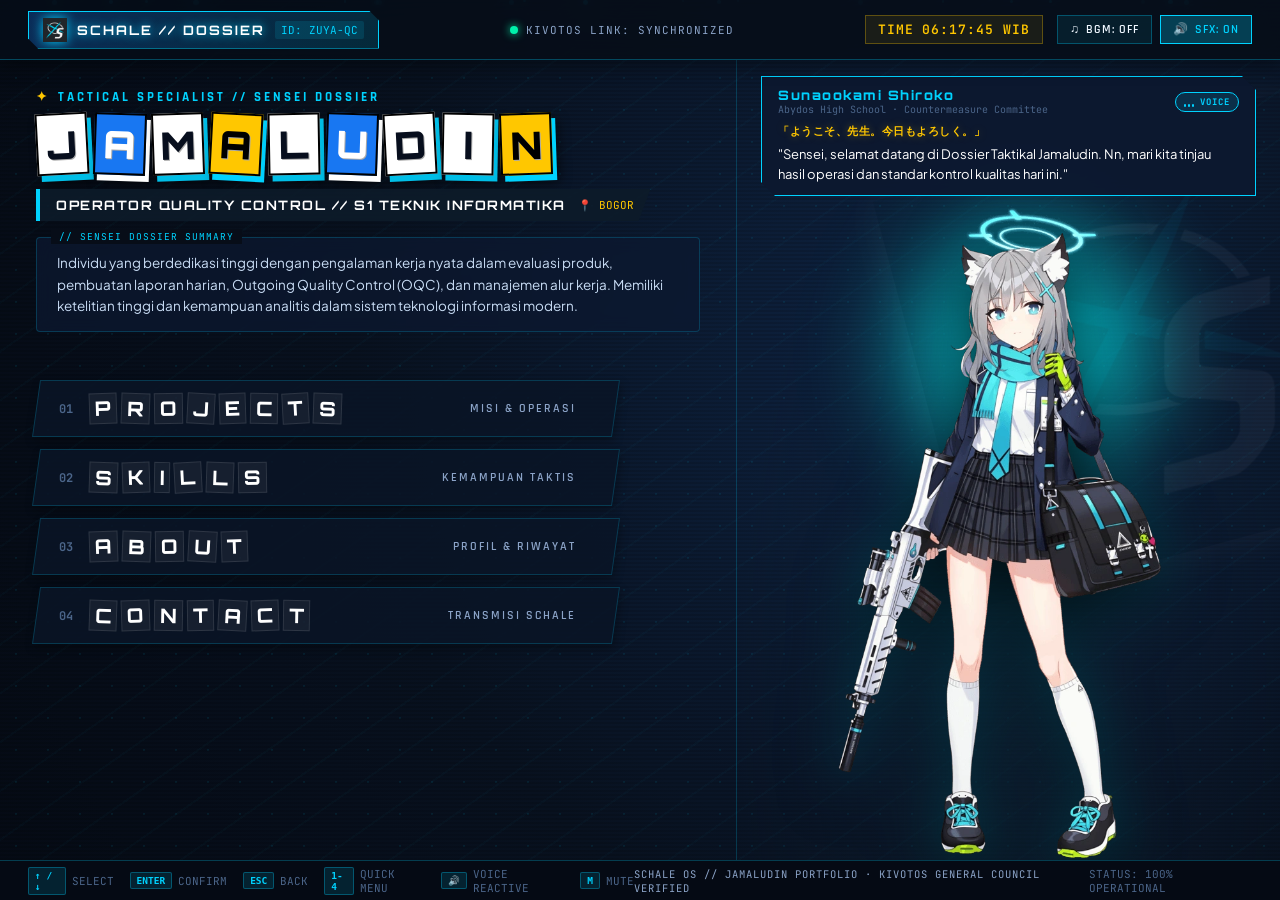
==== commit ef3b9a49: "Initial commit" ====
--- a/index.html
+++ b/index.html
@@ -583,7 +583,7 @@
 
               <div class="ba-id-info">
                 <h3 class="ba-id-name">JAMALUDIN</h3>
-                <div class="ba-id-jp">ジャマルディン // SENSEI ID: SCHALE-000001</div>
+                <div class="ba-id-jp">ジャマルディン // SENSEI ID: SCHALE-083834</div>
 
                 <div class="ba-id-meta-grid">
                   <div class="ba-meta-box">
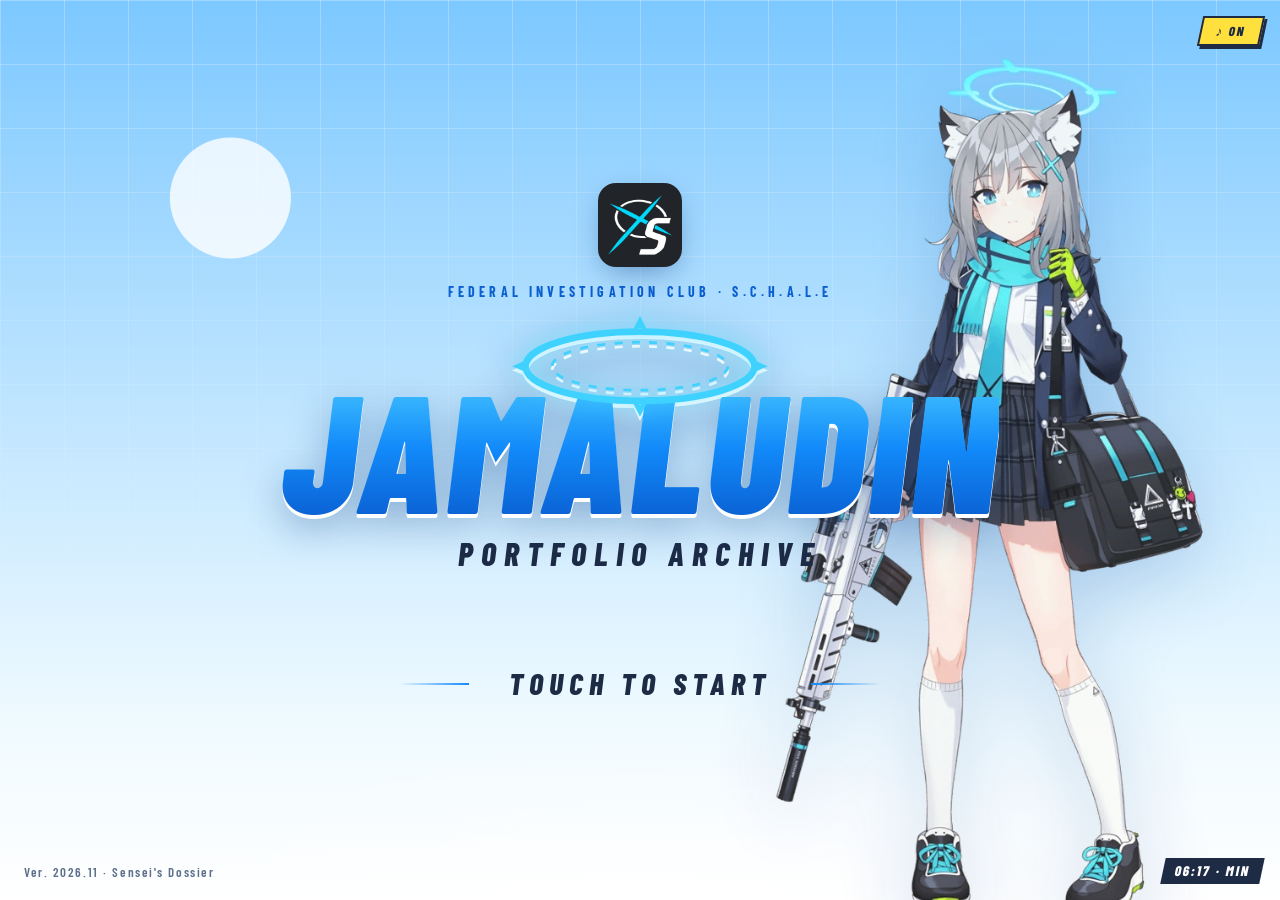
==== commit d83623d1: "Rebuild portfolio with Blue Archive theme and full responsive layout - Title screen, game-style menu" ====
--- a/index.html
+++ b/index.html
@@ -1,859 +1,322 @@
 <!DOCTYPE html>
 <html lang="id">
 <head>
-  <meta charset="UTF-8">
-  <meta name="viewport" content="width=device-width, initial-scale=1.0">
-  <title>JAMALUDIN // Blue Archive Tactical Portfolio & QC Specialist</title>
-  <meta name="description" content="Web portofolio interaktif bertema Blue Archive milik Jamaludin (ZuyaKazama) - Operator Quality Control & Mahasiswa S1 Teknik Informatika Universitas Pelita Bangsa.">
-  <meta name="author" content="Jamaludin">
-  <meta name="theme-color" content="#070d18">
-  <link rel="icon" type="image/png" href="assets/icons/schale_logo.png">
-  <link rel="stylesheet" href="css/style.css">
+  <meta charset="UTF-8" />
+  <meta name="viewport" content="width=device-width, initial-scale=1.0, viewport-fit=cover" />
+  <meta name="theme-color" content="#128afa" />
+  <title>Jamaludin · Portfolio</title>
+  <meta name="description" content="Portofolio Jamaludin — Operator Quality Control & mahasiswa S1 Teknik Informatika. Bertema Blue Archive." />
+  <link rel="icon" type="image/png" href="assets/img/schale_logo.png" />
+  <link rel="preconnect" href="https://fonts.googleapis.com" />
+  <link rel="preconnect" href="https://fonts.gstatic.com" crossorigin />
+  <link href="https://fonts.googleapis.com/css2?family=Barlow:ital,wght@0,400;0,500;0,600;0,700;1,600&family=Barlow+Condensed:ital,wght@0,600;0,700;0,800;1,700;1,800;1,900&display=swap" rel="stylesheet" />
+  <link rel="stylesheet" href="css/style.css" />
 </head>
 <body>
-  <div class="ba-viewport" id="baViewport">
-    <!-- Tactical Grid & Background FX -->
-    <div class="ba-bg-pattern"></div>
-    <div class="ba-scanlines"></div>
-    <div class="ba-particles" id="particlesContainer"></div>
-
-    <!-- ================= TOP HUD HEADER ================= -->
-    <header class="ba-header">
-      <div class="ba-header-left">
-        <div class="ba-schale-badge">
-          <img src="assets/icons/schale_logo.png" alt="SCHALE" class="ba-schale-logo-img">
-          <span class="ba-schale-title">SCHALE // DOSSIER</span>
-          <span class="ba-schale-tag">ID: ZUYA-QC</span>
-        </div>
+  <!-- Reusable halo shape -->
+  <svg width="0" height="0" style="position:absolute" aria-hidden="true">
+    <symbol id="halo" viewBox="0 0 200 80">
+      <ellipse cx="100" cy="40" rx="86" ry="26" fill="none" stroke="currentColor" stroke-width="5" />
+      <ellipse cx="100" cy="40" rx="66" ry="18" fill="none" stroke="currentColor" stroke-width="2" stroke-dasharray="6 7" />
+      <path d="M100 2 L106 14 L100 11 L94 14 Z M100 78 L106 66 L100 69 L94 66 Z M4 40 L18 34 L15 40 L18 46 Z M196 40 L182 34 L185 40 L182 46 Z" fill="currentColor" />
+    </symbol>
+    <symbol id="tri" viewBox="0 0 20 20"><path d="M10 2 L18 17 L2 17 Z" fill="currentColor" /></symbol>
+  </svg>
+
+  <!-- ============ TITLE SCREEN ============ -->
+  <section id="title" class="screen screen--title is-active" aria-label="Layar judul">
+    <div class="sky"></div>
+    <div class="floaters" aria-hidden="true"></div>
+    <img class="title__student" src="assets/characters/shiroko_portrait.webp" alt="" />
+    <div class="title__center">
+      <img class="title__logo" src="assets/img/schale_logo.png" alt="Logo Schale" />
+      <p class="title__kicker">Federal Investigation Club · S.C.H.A.L.E</p>
+      <h1 class="title__name">
+        <svg class="title__halo"><use href="#halo" /></svg>
+        JAMALUDIN
+      </h1>
+      <p class="title__sub">Portfolio Archive</p>
+      <button class="title__start" id="startBtn" type="button">Touch to Start</button>
+    </div>
+    <p class="title__ver">Ver. 2026.11 · Sensei's Dossier</p>
+  </section>
+
+  <!-- ============ MAIN MENU ============ -->
+  <section id="menu" class="screen screen--menu" aria-label="Menu utama">
+    <div class="stripes" aria-hidden="true"></div>
+
+    <div class="menu__art" aria-hidden="true">
+      <div class="menu__art-bg"></div>
+      <svg class="menu__halo"><use href="#halo" /></svg>
+      <img class="menu__student" id="menuStudent" src="assets/characters/aris_portrait.webp" alt="" />
+      <div class="menu__nametag" id="menuNametag">
+        <span class="menu__nametag-school" id="menuSchool">Millennium</span>
+        <span class="menu__nametag-name" id="menuName">Tendou Aris</span>
       </div>
-
-      <div class="ba-header-center">
-        <div class="ba-system-status">
-          <span class="ba-status-pulse"></span>
-          <span>KIVOTOS LINK: SYNCHRONIZED</span>
+    </div>
+
+    <div class="menu__left">
+      <p class="menu__kicker">Take a look at my work, Sensei</p>
+      <h2 class="menu__title">
+        <svg class="menu__title-halo"><use href="#halo" /></svg>
+        <span class="tiles" data-tiles>JAMALUDIN</span>
+      </h2>
+      <p class="menu__desc">
+        Operator <b>Quality Control</b> yang teliti &amp; berdedikasi, sekarang juga menempuh
+        <b>S1 Teknik Informatika</b>. Memastikan tiap produk lolos standar — OK / NG tanpa kompromi.
+      </p>
+
+      <nav class="menu__list" aria-label="Navigasi portofolio">
+        <button class="menu__item" data-go="experience" data-student="aris">
+          <span class="menu__no">01</span><span class="menu__label">Experience</span>
+          <span class="menu__hint">Mission Log</span><span class="menu__arrow">◀</span>
+        </button>
+        <button class="menu__item" data-go="skills" data-student="yuuka">
+          <span class="menu__no">02</span><span class="menu__label">Skills</span>
+          <span class="menu__hint">Skill Level</span><span class="menu__arrow">◀</span>
+        </button>
+        <button class="menu__item" data-go="about" data-student="hina">
+          <span class="menu__no">03</span><span class="menu__label">About</span>
+          <span class="menu__hint">Student Info</span><span class="menu__arrow">◀</span>
+        </button>
+        <button class="menu__item" data-go="contact" data-student="mika">
+          <span class="menu__no">04</span><span class="menu__label">Contact</span>
+          <span class="menu__hint">MomoTalk</span><span class="menu__arrow">◀</span>
+        </button>
+      </nav>
+    </div>
+  </section>
+
+  <!-- ============ EXPERIENCE ============ -->
+  <section id="experience" class="screen screen--page page--experience" aria-label="Pengalaman kerja">
+    <div class="stripes" aria-hidden="true"></div>
+    <img class="page__student page__student--left" src="assets/characters/aris_portrait.webp" alt="" />
+    <div class="page__body">
+      <header class="page__head">
+        <h2 class="page__title"><span class="tiles" data-tiles>EXPERIENCE</span></h2>
+        <button class="back-chip" data-back type="button"><span class="key-only">ESC · </span>Back</button>
+      </header>
+      <p class="page__tag">Mission Log // Pengalaman Kerja</p>
+
+      <article class="card mission">
+        <div class="mission__top">
+          <div>
+            <p class="mission__company">PT. Injeksi Plastik Pasifik</p>
+            <h3 class="mission__role">Operator Quality Control</h3>
+          </div>
+          <span class="badge badge--live">2025 — Sekarang</span>
+        </div>
+
+        <div class="mission__grid">
+          <div class="mission__task">
+            <p class="mission__label"><span>Task 01</span> Outgoing Quality Control (OQC) — Final Inspection</p>
+            <ul class="checklist">
+              <li>Melakukan inspeksi visual dan dimensi pada produk akhir plastik injection sebelum dikirim.</li>
+              <li>Memastikan produk yang dikirim memenuhi standar pelanggan dan standar AQL.</li>
+              <li>Mengelola dokumen hasil pemeriksaan serta status kelayakan produk (OK/NG).</li>
+              <li>Berkolaborasi dengan tim produksi untuk meminimalkan lolosnya produk cacat.</li>
+            </ul>
+          </div>
+          <div class="mission__task">
+            <p class="mission__label"><span>Task 02</span> Defect Management &amp; Area Control</p>
+            <ul class="checklist">
+              <li>Menganalisis penyebab produk cacat yang ditemukan di area pemeriksaan akhir.</li>
+              <li>Membuat laporan ketidaksesuaian produk dan memisahkan item NG ke area karantina.</li>
+              <li>Menjaga kebersihan area inspeksi (5S) serta menerapkan standar keselamatan kerja (K3).</li>
+            </ul>
+          </div>
+        </div>
+
+        <div class="reward">
+          <p class="reward__title">Mission Reward · Pencapaian Kunci</p>
+          <div class="reward__items">
+            <div class="reward__item">
+              <span class="reward__icon">★</span>
+              <p>Menyelesaikan target produksi harian dengan tingkat ketelitian dan <b>efisiensi</b> yang baik.</p>
+            </div>
+            <div class="reward__item">
+              <span class="reward__icon">◆</span>
+              <p>Mampu <b>menginspeksi</b> beberapa jenis produk plastik dengan cepat dan tepat.</p>
+            </div>
+          </div>
+        </div>
+      </article>
+    </div>
+  </section>
+
+  <!-- ============ SKILLS ============ -->
+  <section id="skills" class="screen screen--page page--skills" aria-label="Kemampuan">
+    <div class="stripes" aria-hidden="true"></div>
+    <img class="page__student page__student--right" src="assets/characters/yuuka_portrait.webp" alt="" />
+    <div class="page__body">
+      <header class="page__head">
+        <h2 class="page__title"><span class="tiles" data-tiles>SKILLS</span></h2>
+        <button class="back-chip" data-back type="button"><span class="key-only">ESC · </span>Back</button>
+      </header>
+      <p class="page__tag">Skill Level // Kemampuan Inti</p>
+
+      <div class="skills">
+        <div class="card skill-group">
+          <p class="skill-group__title">Quality Control</p>
+          <ul class="bars">
+            <li class="bar" data-level="92"><span class="bar__name">QC Assessment (OK / NG)</span><span class="bar__track"><span class="bar__fill"></span></span><span class="bar__val"></span></li>
+            <li class="bar" data-level="90"><span class="bar__name">Pemeriksaan Visual &amp; Dimensi</span><span class="bar__track"><span class="bar__fill"></span></span><span class="bar__val"></span></li>
+            <li class="bar" data-level="85"><span class="bar__name">Standar AQL &amp; Laporan NG</span><span class="bar__track"><span class="bar__fill"></span></span><span class="bar__val"></span></li>
+            <li class="bar" data-level="86"><span class="bar__name">Standar 5S &amp; K3</span><span class="bar__track"><span class="bar__fill"></span></span><span class="bar__val"></span></li>
+          </ul>
+        </div>
+        <div class="card skill-group">
+          <p class="skill-group__title">Tools &amp; Work Style</p>
+          <ul class="bars">
+            <li class="bar" data-level="80"><span class="bar__name">Microsoft Word</span><span class="bar__track"><span class="bar__fill"></span></span><span class="bar__val"></span></li>
+            <li class="bar" data-level="78"><span class="bar__name">Microsoft Excel</span><span class="bar__track"><span class="bar__fill"></span></span><span class="bar__val"></span></li>
+            <li class="bar" data-level="90"><span class="bar__name">Sistem Kerja Shift</span><span class="bar__track"><span class="bar__fill"></span></span><span class="bar__val"></span></li>
+            <li class="bar" data-level="84"><span class="bar__name">Komunikasi &amp; Kolaborasi Tim</span><span class="bar__track"><span class="bar__fill"></span></span><span class="bar__val"></span></li>
+          </ul>
+        </div>
+        <div class="card yuuka-note">
+          <img src="assets/characters/yuuka_icon.webp" alt="Yuuka" />
+          <p><b>Yuuka:</b> “Ketelitian itu soal angka, Sensei. Semua sudah saya hitung — hasilnya OK!”</p>
         </div>
       </div>
-
-      <div class="ba-header-right">
-        <div class="ba-kivotos-clock" id="kivotosClock">
-          <span>TIME</span> <span id="clockValue">00:00:00 WIB</span>
-        </div>
-        <div class="ba-header-controls">
-          <button class="ba-hud-btn" id="btnToggleBgm" title="Toggle BGM Audio">
-            <span id="bgmIcon">♫</span> <span id="bgmText">BGM: OFF</span>
-          </button>
-          <button class="ba-hud-btn active" id="btnToggleSfx" title="Toggle Sound Effects">
-            <span id="sfxIcon">🔊</span> <span id="sfxText">SFX: ON</span>
-          </button>
-        </div>
+    </div>
+  </section>
+
+  <!-- ============ ABOUT ============ -->
+  <section id="about" class="screen screen--page page--about" aria-label="Tentang saya">
+    <div class="stripes" aria-hidden="true"></div>
+    <img class="page__student page__student--left page__student--wide" src="assets/characters/hina_portrait.webp" alt="" />
+    <div class="page__body">
+      <header class="page__head">
+        <h2 class="page__title"><span class="tiles" data-tiles>ABOUT</span></h2>
+        <button class="back-chip" data-back type="button"><span class="key-only">ESC · </span>Back</button>
+      </header>
+      <p class="page__tag">Student Info // Profil Singkat</p>
+
+      <div class="about">
+        <article class="card idcard">
+          <div class="idcard__photo">
+            <svg class="idcard__halo"><use href="#halo" /></svg>
+            <img src="assets/img/jamaludin.webp" alt="Foto Jamaludin" />
+          </div>
+          <div class="idcard__info">
+            <p class="idcard__school">Universitas Pelita Bangsa</p>
+            <h3 class="idcard__name">Jamaludin</h3>
+            <p class="idcard__role">Operator Quality Control</p>
+            <dl class="idcard__stats">
+              <div><dt>Class</dt><dd>Inspector</dd></div>
+              <div><dt>Role</dt><dd>Support</dd></div>
+              <div><dt>Major</dt><dd>Teknik Informatika</dd></div>
+            </dl>
+          </div>
+        </article>
+
+        <article class="card profile">
+          <p class="card__label">Profil Singkat</p>
+          <p>
+            Halo, Sensei! Aku <b class="hl">Jamaludin</b> — individu yang berdedikasi tinggi dengan pengalaman kerja nyata dalam
+            <span class="tag">Evaluasi Produk</span>, pembuatan laporan harian, dan manajemen alur kerja.
+          </p>
+          <p>
+            Punya tingkat ketelitian yang tajam dan kemampuan komunikasi yang baik untuk berkolaborasi lintas departemen.
+            Motivasiku tinggi untuk terus berkembang, mempelajari hal baru, dan memberikan kontribusi terbaik bagi perusahaan.
+          </p>
+          <p>Ada tawaran kerja atau kolaborasi? Hubungi aku lewat halaman <a href="#contact" class="hl">Contact</a>.</p>
+        </article>
+
+        <article class="card edu">
+          <p class="card__label">Pendidikan</p>
+          <ol class="timeline">
+            <li>
+              <span class="timeline__year">2024 — Sekarang</span>
+              <p class="timeline__place">Universitas Pelita Bangsa</p>
+              <p class="timeline__desc">S1 Teknik Informatika</p>
+            </li>
+            <li>
+              <span class="timeline__year">2019 — 2022</span>
+              <p class="timeline__place">SMAS Bina Insan Jonggol</p>
+              <p class="timeline__desc">Jurusan Ilmu Pengetahuan Alam</p>
+            </li>
+          </ol>
+        </article>
       </div>
-    </header>
-
-    <!-- ================= MAIN STAGE WITH SEPARATE FULL VIEWS ================= -->
-    <main class="ba-stage" id="mainStage">
-
-      <!-- ================= 00: HOME VIEW (Hero Menu + Companion Stage) ================= -->
-      <section class="ba-view ba-view-home active" id="viewHome">
-        <!-- LEFT: Hero Dossier & Dynamic Navigation Menu -->
-        <div class="ba-left-stage" id="leftStage">
-          <!-- HERO DOSSIER BANNER -->
-          <div class="ba-hero-header" id="heroHeader">
-            <div class="ba-sub-tag">TACTICAL SPECIALIST // SENSEI DOSSIER</div>
-            
-            <!-- Persona 5 Cutout Style Dynamic Title -->
-            <div class="ba-cutout-title" id="cutoutName">
-              <div class="ba-cutout-box" style="--rot: -3deg;">J</div>
-              <div class="ba-cutout-box accent-blue" style="--rot: 2deg;">A</div>
-              <div class="ba-cutout-box" style="--rot: -2deg;">M</div>
-              <div class="ba-cutout-box accent-yellow" style="--rot: 3deg;">A</div>
-              <div class="ba-cutout-box" style="--rot: -1deg;">L</div>
-              <div class="ba-cutout-box accent-blue" style="--rot: 2deg;">U</div>
-              <div class="ba-cutout-box" style="--rot: -3deg;">D</div>
-              <div class="ba-cutout-box" style="--rot: 1deg;">I</div>
-              <div class="ba-cutout-box accent-yellow" style="--rot: -2deg;">N</div>
-            </div>
-
-            <div class="ba-hero-role-badge">
-              <span class="ba-role-title">OPERATOR QUALITY CONTROL // S1 TEKNIK INFORMATIKA</span>
-              <span class="ba-role-location">📍 BOGOR</span>
-            </div>
-
-            <div class="ba-bio-box">
-              Individu yang berdedikasi tinggi dengan pengalaman kerja nyata dalam evaluasi produk, pembuatan laporan harian, Outgoing Quality Control (OQC), dan manajemen alur kerja. Memiliki ketelitian tinggi dan kemampuan analitis dalam sistem teknologi informasi modern.
-            </div>
-          </div>
-
-          <!-- DYNAMIC INTERACTIVE MENU (4 ACTIONS) -->
-          <nav class="ba-menu-container" id="mainMenu" aria-label="Main Navigation">
-            <!-- 01: PROJECTS -->
-            <div class="ba-menu-item" data-target="viewProjects" data-index="0" tabindex="0">
-              <div class="ba-menu-inner">
-                <span class="ba-menu-num">01</span>
-                <div class="ba-menu-letters">
-                  <span class="ba-menu-char" style="--r: -2deg;">P</span>
-                  <span class="ba-menu-char" style="--r: 2deg;">R</span>
-                  <span class="ba-menu-char" style="--r: -1deg;">O</span>
-                  <span class="ba-menu-char" style="--r: 3deg;">J</span>
-                  <span class="ba-menu-char" style="--r: -2deg;">E</span>
-                  <span class="ba-menu-char" style="--r: 1deg;">C</span>
-                  <span class="ba-menu-char" style="--r: -3deg;">T</span>
-                  <span class="ba-menu-char" style="--r: 2deg;">S</span>
-                </div>
-                <span class="ba-menu-sub">MISI & OPERASI</span>
-              </div>
-              <span class="ba-menu-arrow">◀</span>
-            </div>
-
-            <!-- 02: SKILLS -->
-            <div class="ba-menu-item" data-target="viewSkills" data-index="1" tabindex="0">
-              <div class="ba-menu-inner">
-                <span class="ba-menu-num">02</span>
-                <div class="ba-menu-letters">
-                  <span class="ba-menu-char" style="--r: 2deg;">S</span>
-                  <span class="ba-menu-char" style="--r: -2deg;">K</span>
-                  <span class="ba-menu-char" style="--r: 1deg;">I</span>
-                  <span class="ba-menu-char" style="--r: -3deg;">L</span>
-                  <span class="ba-menu-char" style="--r: 2deg;">L</span>
-                  <span class="ba-menu-char" style="--r: -1deg;">S</span>
-                </div>
-                <span class="ba-menu-sub">KEMAMPUAN TAKTIS</span>
-              </div>
-              <span class="ba-menu-arrow">◀</span>
-            </div>
-
-            <!-- 03: ABOUT -->
-            <div class="ba-menu-item" data-target="viewAbout" data-index="2" tabindex="0">
-              <div class="ba-menu-inner">
-                <span class="ba-menu-num">03</span>
-                <div class="ba-menu-letters">
-                  <span class="ba-menu-char" style="--r: -2deg;">A</span>
-                  <span class="ba-menu-char" style="--r: 2deg;">B</span>
-                  <span class="ba-menu-char" style="--r: -1deg;">O</span>
-                  <span class="ba-menu-char" style="--r: 3deg;">U</span>
-                  <span class="ba-menu-char" style="--r: -2deg;">T</span>
-                </div>
-                <span class="ba-menu-sub">PROFIL & RIWAYAT</span>
-              </div>
-              <span class="ba-menu-arrow">◀</span>
-            </div>
-
-            <!-- 04: CONTACT -->
-            <div class="ba-menu-item" data-target="viewContact" data-index="3" tabindex="0">
-              <div class="ba-menu-inner">
-                <span class="ba-menu-num">04</span>
-                <div class="ba-menu-letters">
-                  <span class="ba-menu-char" style="--r: 2deg;">C</span>
-                  <span class="ba-menu-char" style="--r: -2deg;">O</span>
-                  <span class="ba-menu-char" style="--r: 1deg;">N</span>
-                  <span class="ba-menu-char" style="--r: -1deg;">T</span>
-                  <span class="ba-menu-char" style="--r: 3deg;">A</span>
-                  <span class="ba-menu-char" style="--r: -2deg;">C</span>
-                  <span class="ba-menu-char" style="--r: 1deg;">T</span>
-                </div>
-                <span class="ba-menu-sub">TRANSMISI SCHALE</span>
-              </div>
-              <span class="ba-menu-arrow">◀</span>
-            </div>
-          </nav>
-        </div>
-
-        <!-- RIGHT: BLUE ARCHIVE STUDENT COMPANION & HALO (HOME: SUNAOOKAMI SHIROKO) -->
-        <aside class="ba-right-stage" id="rightStage">
-          <!-- Ambient Halo Glow in Background -->
-          <div class="ba-halo-glow-bg" id="haloGlow"></div>
-
-          <!-- Giant School Crest Background Watermark -->
-          <img src="assets/icons/schale_logo.png" alt="Crest" class="ba-watermark-crest" id="watermarkCrest">
-
-          <!-- Interactive Speech Bubble (Dialogue Box) -->
-          <div class="ba-speech-bubble" id="speechBubbleHome" data-voice="home" title="Klik untuk memutar ulang suara Shiroko">
-            <div class="ba-bubble-header">
-              <div class="ba-bubble-identity">
-                <span class="ba-bubble-name" id="bubbleStudentName">Sunaookami Shiroko</span>
-                <span class="ba-bubble-role" id="bubbleStudentRole">Abydos High School · Countermeasure Committee</span>
-              </div>
-              <div class="ba-bubble-voice-tag">
-                <span class="ba-equalizer-bars"><span></span><span></span><span></span></span>
-                <span>VOICE</span>
-              </div>
-            </div>
-            <div class="ba-bubble-jp">「ようこそ、先生。今日もよろしく。」</div>
-            <p class="ba-bubble-text" id="bubbleQuoteText">
-              "Sensei, selamat datang di Dossier Taktikal Jamaludin. Nn, mari kita tinjau hasil operasi dan standar kontrol kualitas hari ini."
-            </p>
-          </div>
-
-          <!-- Full Height Transparent Character Sprite -->
-          <div class="ba-character-stage">
-            <img src="assets/characters/shiroko_portrait.webp" alt="Sunaookami Shiroko" class="ba-student-portrait main-student-portrait" id="studentPortrait" data-voice="home" title="Klik untuk mendengarkan suara Shiroko!">
-          </div>
-        </aside>
-      </section>
-
-      <!-- ================= 01: PROJECTS VIEW (Split Layout with Aris Companion) ================= -->
-      <section class="ba-view ba-view-projects" id="viewProjects" aria-labelledby="headingProjects">
-        <div class="ba-projects-left-col">
-          <div class="ba-view-top-bar">
-            <div class="ba-view-dossier-tag">SCHALE DOSSIER // OPERATIONS ARCHIVE</div>
-            <button class="ba-view-esc-btn btn-back-home" title="Kembali ke Beranda">
-              <span class="ba-esc-tag">ESC</span> BACK
-            </button>
-          </div>
-
-          <div class="ba-view-hero">
-            <!-- Persona 5 Cutout Title for PROJECTS -->
-            <div class="ba-cutout-title" id="headingProjects">
-              <div class="ba-cutout-box" style="--rot: -2deg;">P</div>
-              <div class="ba-cutout-box accent-blue" style="--rot: 2deg;">R</div>
-              <div class="ba-cutout-box" style="--rot: -1deg;">O</div>
-              <div class="ba-cutout-box accent-yellow" style="--rot: 3deg;">J</div>
-              <div class="ba-cutout-box" style="--rot: -2deg;">E</div>
-              <div class="ba-cutout-box accent-blue" style="--rot: 1deg;">C</div>
-              <div class="ba-cutout-box" style="--rot: -3deg;">T</div>
-              <div class="ba-cutout-box accent-yellow" style="--rot: 2deg;">S</div>
-            </div>
-            <div class="ba-view-sub">FEATURED // MISI & HASIL PRODUKSI INDUSTRI</div>
-          </div>
-
-          <div class="ba-projects-grid">
-            <!-- Project 1: Kivotos QC Inspector -->
-            <article class="ba-project-card">
-              <div>
-                <div class="ba-project-badge-bar">
-                  <span class="ba-project-category">QC & INDUSTRIAL TECH</span>
-                  <span class="ba-project-status">● VERIFIED</span>
-                </div>
-                <h3 class="ba-project-title">Kivotos QC Inspector System</h3>
-                <p class="ba-project-desc">
-                  Aplikasi manajemen inspeksi kualitas produk berbasis web untuk pencatatan real-time hasil uji visual, dimensi, status OK/NG, dan kalkulasi AQL (Acceptable Quality Limit).
-                </p>
-                <div class="ba-project-tags">
-                  <span class="ba-tag">Quality Control</span>
-                  <span class="ba-tag">AQL Sampling</span>
-                  <span class="ba-tag">OK/NG Matrix</span>
-                  <span class="ba-tag">JavaScript</span>
-                </div>
-              </div>
-              <div class="ba-project-actions">
-                <span style="font-family: var(--ba-font-mono); font-size: 11px; color: var(--ba-text-dim);">OPS: LIVE</span>
-                <button class="ba-btn-demo" onclick="openProjectModal('qc')">LIHAT DETAIL ▶</button>
-              </div>
-            </article>
-
-            <!-- Project 2: Pasifik OQC Automation & Quarantine Hub -->
-            <article class="ba-project-card">
-              <div>
-                <div class="ba-project-badge-bar">
-                  <span class="ba-project-category">FACTORY WORKFLOW</span>
-                  <span class="ba-project-status">● DEPLOYED</span>
-                </div>
-                <h3 class="ba-project-title">Pasifik OQC & Defect Tracker</h3>
-                <p class="ba-project-desc">
-                  Sistem pemantauan outgoing quality control cetakan plastik injection. Menganalisis defect produk (shrinkage, flash, short shot) serta mengotomasi isolasi karantina sesuai standar 5S & K3.
-                </p>
-                <div class="ba-project-tags">
-                  <span class="ba-tag">Plastic Injection</span>
-                  <span class="ba-tag">Defect Management</span>
-                  <span class="ba-tag">5S & K3 Standard</span>
-                  <span class="ba-tag">Excel Analytics</span>
-                </div>
-              </div>
-              <div class="ba-project-actions">
-                <span style="font-family: var(--ba-font-mono); font-size: 11px; color: var(--ba-text-dim);">OPS: INTERNAL</span>
-                <button class="ba-btn-demo" onclick="openProjectModal('oqc')">LIHAT DETAIL ▶</button>
-              </div>
-            </article>
-
-            <!-- Project 3: S1 Informatics Academic Hub -->
-            <article class="ba-project-card">
-              <div>
-                <div class="ba-project-badge-bar">
-                  <span class="ba-project-category">ACADEMIC & CODE</span>
-                  <span class="ba-project-status">● ONGOING</span>
-                </div>
-                <h3 class="ba-project-title">Pelita Bangsa Academic Hub</h3>
-                <p class="ba-project-desc">
-                  Kumpulan proyek dan modul pemrograman selama perkuliahan S1 Teknik Informatika di Universitas Pelita Bangsa: algoritma struktur data, basis data, dan arsitektur web modern.
-                </p>
-                <div class="ba-project-tags">
-                  <span class="ba-tag">S1 Informatika</span>
-                  <span class="ba-tag">Web Dev</span>
-                  <span class="ba-tag">Algorithms</span>
-                  <span class="ba-tag">Database</span>
-                </div>
-              </div>
-              <div class="ba-project-actions">
-                <span style="font-family: var(--ba-font-mono); font-size: 11px; color: var(--ba-text-dim);">OPS: GITHUB</span>
-                <button class="ba-btn-demo" onclick="openProjectModal('upb')">LIHAT DETAIL ▶</button>
-              </div>
-            </article>
-
-            <!-- Project 4: Blue Archive Tactical Web Portfolio -->
-            <article class="ba-project-card">
-              <div>
-                <div class="ba-project-badge-bar">
-                  <span class="ba-project-category">WEB APPLICATION</span>
-                  <span class="ba-project-status">● MASTERWORK</span>
-                </div>
-                <h3 class="ba-project-title">SCHALE Kivotos Tactical Portfolio</h3>
-                <p class="ba-project-desc">
-                  Web portofolio interaktif yang mengombinasikan visual dinamis Persona 5 dengan aesthetic Blue Archive (Kivotos HUD, sound synthesizer Web Audio API, dynamic character companion).
-                </p>
-                <div class="ba-project-tags">
-                  <span class="ba-tag">Vanilla CSS</span>
-                  <span class="ba-tag">Web Audio API</span>
-                  <span class="ba-tag">Game UI HUD</span>
-                  <span class="ba-tag">ZuyaKazama</span>
-                </div>
-              </div>
-              <div class="ba-project-actions">
-                <span style="font-family: var(--ba-font-mono); font-size: 11px; color: var(--ba-text-dim);">OPS: YOU ARE HERE</span>
-                <button class="ba-btn-demo" onclick="openProjectModal('portfolio')">LIHAT DETAIL ▶</button>
-              </div>
-            </article>
-          </div>
-        </div>
-
-        <!-- Right: Dedicated Companion - Tendou Aris -->
-        <div class="ba-view-side-companion">
-          <div class="ba-side-halo-glow" style="background: radial-gradient(circle, rgba(56, 189, 248, 0.45) 0%, transparent 70%);"></div>
-          <img src="assets/icons/schale_logo.png" alt="Crest" class="ba-side-crest-watermark">
-
-          <div class="ba-speech-bubble" id="speechBubbleProjects" data-voice="viewProjects" title="Klik untuk memutar suara Aris">
-            <div class="ba-bubble-header">
-              <div class="ba-bubble-identity">
-                <span class="ba-bubble-name">Tendou Aris</span>
-                <span class="ba-bubble-role">Millennium Science School · Game Dev Department</span>
-              </div>
-              <div class="ba-bubble-voice-tag">
-                <span class="ba-equalizer-bars"><span></span><span></span><span></span></span>
-                <span>VOICE</span>
-              </div>
-            </div>
-            <div class="ba-bubble-jp">「パンパカパーン！レベルアップです！」</div>
-            <p class="ba-bubble-text">
-              "Pan-paka-pan! Aris telah membuka artefak proyek Jamaludin! Seluruh kode aplikasi dan sistem QC beroperasi pada status 100%!"
-            </p>
-          </div>
-
-          <div class="ba-character-stage">
-            <img src="assets/characters/aris_portrait.webp" alt="Tendou Aris" class="ba-side-student-portrait" data-voice="viewProjects" title="Klik untuk mendengarkan suara Aris!">
-          </div>
-        </div>
-      </section>
-
-      <!-- ================= 02: SKILLS VIEW (Separate Split View) ================= -->
-      <section class="ba-view ba-view-skills" id="viewSkills" aria-labelledby="headingSkills">
-        <div class="ba-skills-left-col">
-          <div class="ba-view-top-bar">
-            <div class="ba-view-dossier-tag">SCHALE DOSSIER // TACTICAL APTITUDE</div>
-            <button class="ba-view-esc-btn btn-back-home" title="Kembali ke Beranda">
-              <span class="ba-esc-tag">ESC</span> BACK
-            </button>
-          </div>
-
-          <div class="ba-view-hero">
-            <!-- Persona 5 Cutout Title for SKILLS -->
-            <div class="ba-cutout-title" id="headingSkills">
-              <div class="ba-cutout-box" style="--rot: 2deg;">S</div>
-              <div class="ba-cutout-box accent-blue" style="--rot: -2deg;">K</div>
-              <div class="ba-cutout-box" style="--rot: 1deg;">I</div>
-              <div class="ba-cutout-box accent-yellow" style="--rot: -3deg;">L</div>
-              <div class="ba-cutout-box" style="--rot: 2deg;">L</div>
-              <div class="ba-cutout-box accent-blue" style="--rot: -1deg;">S</div>
-            </div>
-            <div class="ba-view-sub">TACTICAL APTITUDE // KEMAMPUAN TAKTIS & INDEKS EVALUASI</div>
-          </div>
-
-          <div class="ba-skills-container">
-            <!-- Group 1: Quality Control & Industrial -->
-            <div class="ba-skills-group">
-              <h3 class="ba-group-title">🔍 QUALITY CONTROL & INDUSTRY</h3>
-
-              <div class="ba-skill-item">
-                <div class="ba-skill-label-row">
-                  <span>Quality Control Assessment (OK/NG)</span>
-                  <span class="ba-skill-pct">96%</span>
-                </div>
-                <div class="ba-skill-bar-track">
-                  <div class="ba-skill-bar-fill" style="width: 96%;"></div>
-                </div>
-              </div>
-
-              <div class="ba-skill-item">
-                <div class="ba-skill-label-row">
-                  <span>Outgoing QC (OQC) & Final Inspection</span>
-                  <span class="ba-skill-pct">94%</span>
-                </div>
-                <div class="ba-skill-bar-track">
-                  <div class="ba-skill-bar-fill" style="width: 94%;"></div>
-                </div>
-              </div>
-
-              <div class="ba-skill-item">
-                <div class="ba-skill-label-row">
-                  <span>Pemeriksaan Visual & Dimensi Presisi</span>
-                  <span class="ba-skill-pct">92%</span>
-                </div>
-                <div class="ba-skill-bar-track">
-                  <div class="ba-skill-bar-fill" style="width: 92%;"></div>
-                </div>
-              </div>
-
-              <div class="ba-skill-item">
-                <div class="ba-skill-label-row">
-                  <span>Pemahaman Standar 5S & Keselamatan K3</span>
-                  <span class="ba-skill-pct">95%</span>
-                </div>
-                <div class="ba-skill-bar-track">
-                  <div class="ba-skill-bar-fill" style="width: 95%;"></div>
-                </div>
-              </div>
-
-              <div class="ba-skill-item">
-                <div class="ba-skill-label-row">
-                  <span>Defect Management & Area Karantina</span>
-                  <span class="ba-skill-pct">90%</span>
-                </div>
-                <div class="ba-skill-bar-track">
-                  <div class="ba-skill-bar-fill" style="width: 90%;"></div>
-                </div>
-              </div>
-
-              <div class="ba-skill-item">
-                <div class="ba-skill-label-row">
-                  <span>Standar Sampling Pelanggan & AQL</span>
-                  <span class="ba-skill-pct">92%</span>
-                </div>
-                <div class="ba-skill-bar-track">
-                  <div class="ba-skill-bar-fill" style="width: 92%;"></div>
-                </div>
-              </div>
-            </div>
-
-            <!-- Group 2: Tech, Informatics & Operations -->
-            <div class="ba-skills-group">
-              <h3 class="ba-group-title">💻 INFORMATIKA & SOFT SKILLS</h3>
-
-              <div class="ba-skill-item">
-                <div class="ba-skill-label-row">
-                  <span>Microsoft Office (Excel Pivot, Word, Docs)</span>
-                  <span class="ba-skill-pct">92%</span>
-                </div>
-                <div class="ba-skill-bar-track">
-                  <div class="ba-skill-bar-fill" style="width: 92%;"></div>
-                </div>
-              </div>
-
-              <div class="ba-skill-item">
-                <div class="ba-skill-label-row">
-                  <span>Web Development (HTML5, Modern CSS, JS)</span>
-                  <span class="ba-skill-pct">88%</span>
-                </div>
-                <div class="ba-skill-bar-track">
-                  <div class="ba-skill-bar-fill" style="width: 88%;"></div>
-                </div>
-              </div>
-
-              <div class="ba-skill-item">
-                <div class="ba-skill-label-row">
-                  <span>S1 Teknik Informatika (Algoritma & DB)</span>
-                  <span class="ba-skill-pct">85%</span>
-                </div>
-                <div class="ba-skill-bar-track">
-                  <div class="ba-skill-bar-fill" style="width: 85%;"></div>
-                </div>
-              </div>
-
-              <div class="ba-skill-item">
-                <div class="ba-skill-label-row">
-                  <span>Sistem Kerja Shift & Disiplin Waktu</span>
-                  <span class="ba-skill-pct">96%</span>
-                </div>
-                <div class="ba-skill-bar-track">
-                  <div class="ba-skill-bar-fill" style="width: 96%;"></div>
-                </div>
-              </div>
-
-              <div class="ba-skill-item">
-                <div class="ba-skill-label-row">
-                  <span>Komunikasi Lintas Departemen (Produksi & QC)</span>
-                  <span class="ba-skill-pct">92%</span>
-                </div>
-                <div class="ba-skill-bar-track">
-                  <div class="ba-skill-bar-fill" style="width: 92%;"></div>
-                </div>
-              </div>
-
-              <div class="ba-skill-item">
-                <div class="ba-skill-label-row">
-                  <span>Git & Version Control (GitHub: ZuyaKazama)</span>
-                  <span class="ba-skill-pct">88%</span>
-                </div>
-                <div class="ba-skill-bar-track">
-                  <div class="ba-skill-bar-fill" style="width: 88%;"></div>
-                </div>
-              </div>
-            </div>
-          </div>
-        </div>
-
-        <!-- Right: Dedicated Companion - Hayase Yuuka -->
-        <div class="ba-view-side-companion">
-          <div class="ba-side-halo-glow" style="background: radial-gradient(circle, rgba(77, 124, 254, 0.45) 0%, transparent 70%);"></div>
-          <img src="assets/icons/schale_logo.png" alt="Crest" class="ba-side-crest-watermark">
-
-          <div class="ba-speech-bubble" id="speechBubbleSkills" data-voice="viewSkills" title="Klik untuk memutar suara Yuuka">
-            <div class="ba-bubble-header">
-              <div class="ba-bubble-identity">
-                <span class="ba-bubble-name">Hayase Yuuka</span>
-                <span class="ba-bubble-role">Millennium Science School · Seminar (Treasurer)</span>
-              </div>
-              <div class="ba-bubble-voice-tag">
-                <span class="ba-equalizer-bars"><span></span><span></span><span></span></span>
-                <span>VOICE</span>
-              </div>
-            </div>
-            <div class="ba-bubble-jp">「ふふーん。やっぱり先生は賢いですね。」</div>
-            <p class="ba-bubble-text">
-              "Fufun~ Nilai evaluasi Quality Control 96%, pemahaman 5S & K3, dan logika informatika terhitung sangat presisi. Jamaludin memang operator yang cerdas!"
-            </p>
-          </div>
-
-          <div class="ba-character-stage">
-            <img src="assets/characters/yuuka_portrait.webp" alt="Hayase Yuuka" class="ba-side-student-portrait" data-voice="viewSkills" title="Klik untuk mendengarkan suara Yuuka!">
-          </div>
-        </div>
-      </section>
-
-      <!-- ================= 03: ABOUT VIEW (Separate Split View) ================= -->
-      <section class="ba-view ba-view-about" id="viewAbout" aria-labelledby="headingAbout">
-        <!-- Left: Companion Character Side with Cutout Title & Sorasaki Hina -->
-        <div class="ba-about-left-col">
-          <div class="ba-view-hero">
-            <div class="ba-cutout-title" id="headingAbout">
-              <div class="ba-cutout-box" style="--rot: -2deg;">A</div>
-              <div class="ba-cutout-box accent-blue" style="--rot: 2deg;">B</div>
-              <div class="ba-cutout-box" style="--rot: -1deg;">O</div>
-              <div class="ba-cutout-box accent-yellow" style="--rot: 3deg;">U</div>
-              <div class="ba-cutout-box" style="--rot: -2deg;">T</div>
-            </div>
-            <div class="ba-view-sub">SENSEI DOSSIER // BIODATA & JEJAK REKAM</div>
-          </div>
-
-          <div class="ba-speech-bubble" id="speechBubbleAbout" data-voice="viewAbout" title="Klik untuk memutar suara Hina">
-            <div class="ba-bubble-header">
-              <div class="ba-bubble-identity">
-                <span class="ba-bubble-name">Sorasaki Hina</span>
-                <span class="ba-bubble-role">Gehenna Academy · Prefect Team (Head)</span>
-              </div>
-              <div class="ba-bubble-voice-tag">
-                <span class="ba-equalizer-bars"><span></span><span></span><span></span></span>
-                <span>VOICE</span>
-              </div>
-            </div>
-            <div class="ba-bubble-jp">「ああ、待ってたよ。先生。」</div>
-            <p class="ba-bubble-text">
-              "Aa, Sensei... Riwayat kerja di PT. Injeksi Plastik Pasifik dan perkuliahan S1 Teknik Informatika di Universitas Pelita Bangsa telah diverifikasi. Zero defect, zero negligence."
-            </p>
-          </div>
-
-          <div class="ba-about-character-stage">
-            <div class="ba-side-halo-glow" style="background: radial-gradient(circle, rgba(168, 85, 247, 0.45) 0%, transparent 70%);"></div>
-            <img src="assets/characters/hina_portrait.webp" alt="Sorasaki Hina" class="ba-about-student-portrait" data-voice="viewAbout" title="Klik untuk mendengarkan suara Hina!">
-          </div>
-        </div>
-
-        <!-- Right: Dossier Card, Photo & Work Timeline -->
-        <div class="ba-about-right-col">
-          <div class="ba-view-top-bar" style="justify-content: flex-end;">
-            <button class="ba-view-esc-btn btn-back-home" title="Kembali ke Beranda">
-              <span class="ba-esc-tag">ESC</span> BACK
-            </button>
-          </div>
-
-          <!-- SCHALE ID CARD -->
-          <div class="ba-about-card">
-            <div class="ba-id-card-layout">
-              <div class="ba-id-photo-frame">
-                <img src="assets/user/jamaludin.jpg" alt="Foto Jamaludin" class="ba-id-photo">
-                <div class="ba-id-corner-tl"></div>
-                <div class="ba-id-corner-br"></div>
-              </div>
-
-              <div class="ba-id-info">
-                <h3 class="ba-id-name">JAMALUDIN</h3>
-                <div class="ba-id-jp">ジャマルディン // SENSEI ID: SCHALE-083834</div>
-
-                <div class="ba-id-meta-grid">
-                  <div class="ba-meta-box">
-                    <div class="ba-meta-label">PROFESI UTAMA</div>
-                    <div class="ba-meta-val">Operator Quality Control</div>
-                  </div>
-                  <div class="ba-meta-box">
-                    <div class="ba-meta-label">PENDIDIKAN AKTIF</div>
-                    <div class="ba-meta-val">S1 Teknik Informatika</div>
-                  </div>
-                  <div class="ba-meta-box">
-                    <div class="ba-meta-label">LOKASI</div>
-                    <div class="ba-meta-val">Bogor</div>
-                  </div>
-                  <div class="ba-meta-box">
-                    <div class="ba-meta-label">STATUS KELAYAKAN</div>
-                    <div class="ba-meta-val" style="color: var(--ba-accent-green);">CLEARANCE LEVEL 5 (ACTIVE)</div>
-                  </div>
-                </div>
-
-                <p style="font-size: 13px; line-height: 1.6; color: #bed6f7; margin-top: 6px;">
-                  Individu yang berdedikasi tinggi dengan pengalaman kerja nyata dalam melakukan evaluasi produk, pembuatan laporan harian, dan manajemen alur kerja. Memiliki tingkat ketelitian yang tajam dan kemampuan komunikasi yang baik untuk berkolaborasi lintas departemen. Memiliki motivasi tinggi untuk terus berkembang, mempelajari hal baru, dan memberikan kontribusi terbaik bagi perusahaan.
-                </p>
-              </div>
-            </div>
-
-            <!-- TIMELINE: PENGALAMAN KERJA & PENDIDIKAN -->
-            <div style="border-top: 1px solid rgba(0, 210, 254, 0.2); padding-top: 18px; margin-top: 18px;">
-              <h4 style="font-family: var(--ba-font-heading); font-size: 14px; letter-spacing: 1.5px; color: var(--ba-primary); margin-bottom: 14px;">
-                📋 RIWAYAT TUGAS & JEJAK AKADEMIK
-              </h4>
-
-              <div class="ba-timeline">
-                <!-- Node 1: PT Injeksi Plastik Pasifik -->
-                <div class="ba-timeline-node">
-                  <div class="ba-timeline-time">2025 - SEKARANG // AKTIF</div>
-                  <div class="ba-timeline-title">PT. Injeksi Plastik Pasifik</div>
-                  <div class="ba-timeline-subtitle">Operator Quality Control</div>
-                  <div class="ba-timeline-desc">
-                    <ul>
-                      <li><strong>Outgoing Quality Control (OQC) - Final Inspection:</strong> Melakukan inspeksi visual dan dimensi pada produk akhir plastik injection sebelum dikirim ke pelanggan.</li>
-                      <li><strong>Standar Kualitas & AQL:</strong> Memastikan produk yang dikirim memenuhi standar pelanggan dan standar AQL. Mengelola dokumen hasil pemeriksaan serta status kelayakan produk (OK/NG).</li>
-                      <li><strong>Defect Management & Area Control:</strong> Menganalisis penyebab produk cacat, membuat laporan ketidaksesuaian produk, dan memisahkan item NG ke area karantina.</li>
-                      <li><strong>Standar 5S & K3:</strong> Menjaga kebersihan area inspeksi (5S) serta menerapkan standar keselamatan dan kesehatan kerja (K3).</li>
-                      <li><strong>Pencapaian:</strong> Menyelesaikan target produksi harian dengan tingkat ketelitian dan efisiensi tinggi serta mampu menginspeksi berbagai tipe produk plastik secara tepat.</li>
-                    </ul>
-                  </div>
-                </div>
-
-                <!-- Node 2: Universitas Pelita Bangsa -->
-                <div class="ba-timeline-node">
-                  <div class="ba-timeline-time">2024 - SEKARANG // AKTIF</div>
-                  <div class="ba-timeline-title">Universitas Pelita Bangsa</div>
-                  <div class="ba-timeline-subtitle">S1 Teknik Informatika</div>
-                  <div class="ba-timeline-desc">
-                    Mendalami arsitektur perangkat lunak, pemrograman web dan sistem cerdas, basis data, serta pemecahan masalah algoritmis. Mengintegrasikan teknologi informatika dengan otomatisasi kontrol kualitas industri.
-                  </div>
-                </div>
-
-                <!-- Node 3: SMAS Bina Insan Jonggol -->
-                <div class="ba-timeline-node">
-                  <div class="ba-timeline-time">2019 - 2022 // LULUS</div>
-                  <div class="ba-timeline-title">SMAS Bina Insan Jonggol</div>
-                  <div class="ba-timeline-subtitle">Jurusan Ilmu Pengetahuan Alam (IPA)</div>
-                  <div class="ba-timeline-desc">
-                    Fokus pada sains analitis, penalaran matematis, metodologi riset, serta kedisiplinan belajar.
-                  </div>
-                </div>
-              </div>
-            </div>
-          </div>
-        </div>
-      </section>
-
-      <!-- ================= 04: CONTACT VIEW (Separate Split View) ================= -->
-      <section class="ba-view ba-view-contact" id="viewContact" aria-labelledby="headingContact">
-        <!-- Left: Companion Character Side with Cutout Title & Misono Mika -->
-        <div class="ba-contact-left-col">
-          <div class="ba-view-hero">
-            <div class="ba-cutout-title" id="headingContact">
-              <div class="ba-cutout-box" style="--rot: 2deg;">C</div>
-              <div class="ba-cutout-box accent-blue" style="--rot: -2deg;">O</div>
-              <div class="ba-cutout-box" style="--rot: 1deg;">N</div>
-              <div class="ba-cutout-box accent-yellow" style="--rot: -1deg;">T</div>
-              <div class="ba-cutout-box" style="--rot: 3deg;">A</div>
-              <div class="ba-cutout-box accent-blue" style="--rot: -2deg;">C</div>
-              <div class="ba-cutout-box" style="--rot: 1deg;">T</div>
-            </div>
-            <div class="ba-view-sub">TRANSMISI SCHALE // JALUR HUBUNGAN & PESAN</div>
-          </div>
-
-          <div class="ba-speech-bubble" id="speechBubbleContact" data-voice="viewContact" title="Klik untuk memutar suara Mika">
-            <div class="ba-bubble-header">
-              <div class="ba-bubble-identity">
-                <span class="ba-bubble-name">Misono Mika</span>
-                <span class="ba-bubble-role">Trinity General School · Tea Party</span>
-              </div>
-              <div class="ba-bubble-voice-tag">
-                <span class="ba-equalizer-bars"><span></span><span></span><span></span></span>
-                <span>VOICE</span>
-              </div>
-            </div>
-            <div class="ba-bubble-jp">「先生、おかえり！待ってたよ！」</div>
-            <p class="ba-bubble-text">
-              "Sensei, okaeri! Jalur transmisi SCHALE sudah dibuka! Mau kirim pesan via Gmail, follow Instagram, atau invite Discord? Mika tunggu ya~"
-            </p>
-          </div>
-
-          <div class="ba-contact-character-stage">
-            <div class="ba-side-halo-glow" style="background: radial-gradient(circle, rgba(255, 126, 165, 0.45) 0%, transparent 70%);"></div>
-            <img src="assets/characters/mika_portrait.webp" alt="Misono Mika" class="ba-contact-student-portrait" data-voice="viewContact" title="Klik untuk mendengarkan suara Mika!">
-          </div>
-        </div>
-
-        <!-- Right: Channels & Transmission Form -->
-        <div class="ba-contact-right-col">
-          <div class="ba-view-top-bar" style="justify-content: flex-end;">
-            <button class="ba-view-esc-btn btn-back-home" title="Kembali ke Beranda">
-              <span class="ba-esc-tag">ESC</span> BACK
-            </button>
-          </div>
-
-          <div class="ba-contact-grid">
-            <!-- Contact Direct Links -->
-            <div class="ba-contact-channels">
-              <h3 style="font-family: var(--ba-font-heading); font-size: 13px; color: var(--ba-primary); letter-spacing: 1.5px; margin-bottom: 12px;">
-                📡 SCHALE DISPATCH // DIRECT CHANNELS
-              </h3>
-
-              <!-- Gmail -->
-              <a href="mailto:jamaldan390@gmail.com" class="ba-contact-link-card" id="contactEmail">
-                <div class="ba-channel-left">
-                  <div class="ba-channel-icon-box">@</div>
-                  <div>
-                    <div class="ba-channel-info-name">GMAIL DISPATCH</div>
-                    <div class="ba-channel-info-handle">jamaldan390@gmail.com</div>
-                  </div>
-                </div>
-                <span class="ba-channel-btn-hint">SEND MAIL ▶</span>
-              </a>
-
-              <!-- GitHub -->
-              <a href="https://github.com/ZuyaKazama" target="_blank" rel="noopener noreferrer" class="ba-contact-link-card">
-                <div class="ba-channel-left">
-                  <div class="ba-channel-icon-box">GH</div>
-                  <div>
-                    <div class="ba-channel-info-name">GITHUB REPOSITORY</div>
-                    <div class="ba-channel-info-handle">github.com/ZuyaKazama</div>
-                  </div>
-                </div>
-                <span class="ba-channel-btn-hint">VISIT REPO ▶</span>
-              </a>
-
-              <!-- Instagram -->
-              <a href="https://instagram.com/zuyakazama69" target="_blank" rel="noopener noreferrer" class="ba-contact-link-card">
-                <div class="ba-channel-left">
-                  <div class="ba-channel-icon-box" style="color: var(--ba-accent-pink);">IG</div>
-                  <div>
-                    <div class="ba-channel-info-name">INSTAGRAM</div>
-                    <div class="ba-channel-info-handle">@zuyakazama69</div>
-                  </div>
-                </div>
-                <span class="ba-channel-btn-hint">FOLLOW ▶</span>
-              </a>
-
-              <!-- TikTok -->
-              <div class="ba-contact-link-card">
-                <div class="ba-channel-left">
-                  <div class="ba-channel-icon-box">TT</div>
-                  <div>
-                    <div class="ba-channel-info-name">TIKTOK CHANNEL</div>
-                    <div class="ba-channel-info-handle">zerfek sokai</div>
-                  </div>
-                </div>
-                <span class="ba-channel-btn-hint">VERIFIED</span>
-              </div>
-
-              <!-- Discord -->
-              <div class="ba-contact-link-card" onclick="copyDiscordHandle()" style="cursor: pointer;">
-                <div class="ba-channel-left">
-                  <div class="ba-channel-icon-box" style="color: #7289da;">DC</div>
-                  <div>
-                    <div class="ba-channel-info-name">DISCORD ID</div>
-                    <div class="ba-channel-info-handle" id="discordHandleText">hcfgjbtr (Klik untuk Salin)</div>
-                  </div>
-                </div>
-                <span class="ba-channel-btn-hint">SALIN ID ▶</span>
-              </div>
-            </div>
-
-            <!-- Quick Transmission Form -->
-            <div class="ba-transmission-card">
-              <h3 style="font-family: var(--ba-font-heading); font-size: 13px; color: var(--ba-primary); letter-spacing: 1.5px; margin-bottom: 14px;">
-                ✉️ KIRIM PESAN KE JAMALUDIN
-              </h3>
-              <form id="transmissionForm" onsubmit="handleTransmissionSubmit(event)">
-                <div class="ba-form-group">
-                  <label class="ba-form-label" for="senderName">NAMA PENGIRIM // CODENAME</label>
-                  <input type="text" id="senderName" class="ba-form-input" placeholder="Masukkan nama atau instansi..." required>
-                </div>
-                <div class="ba-form-group">
-                  <label class="ba-form-label" for="senderEmail">EMAIL / KONTAK</label>
-                  <input type="email" id="senderEmail" class="ba-form-input" placeholder="email@contoh.com" required>
-                </div>
-                <div class="ba-form-group">
-                  <label class="ba-form-label" for="senderSubject">SUBJEK MISI / PERTANYAAN</label>
-                  <input type="text" id="senderSubject" class="ba-form-input" placeholder="Tawaran kerja, kolaborasi, atau evaluasi QC..." required>
-                </div>
-                <div class="ba-form-group">
-                  <label class="ba-form-label" for="senderMsg">ISI PESAN TRANSMISI</label>
-                  <textarea id="senderMsg" class="ba-form-textarea" placeholder="Tuliskan pesan Anda secara lengkap..." required></textarea>
-                </div>
-                <button type="submit" class="ba-btn-submit" id="btnSubmitForm">
-                  KIRIM TRANSMISI SEKARANG ▶
-                </button>
-                <div id="formFeedback" style="display: none; margin-top: 10px; font-family: var(--ba-font-mono); font-size: 11px; text-align: center; color: var(--ba-accent-green);"></div>
-              </form>
-            </div>
-          </div>
-        </div>
-      </section>
-
-    </main>
-
-    <!-- ================= BOTTOM TACTICAL HUD ================= -->
-    <footer class="ba-footer-hud">
-      <div class="ba-keys-hint-bar">
-        <span class="ba-key-hint"><kbd class="ba-kbd">↑ / ↓</kbd> SELECT</span>
-        <span class="ba-key-hint"><kbd class="ba-kbd">ENTER</kbd> CONFIRM</span>
-        <span class="ba-key-hint"><kbd class="ba-kbd">ESC</kbd> BACK</span>
-        <span class="ba-key-hint"><kbd class="ba-kbd">1-4</kbd> QUICK MENU</span>
-        <span class="ba-key-hint"><kbd class="ba-kbd">🔊</kbd> VOICE REACTIVE</span>
-        <span class="ba-key-hint"><kbd class="ba-kbd">M</kbd> MUTE</span>
+    </div>
+  </section>
+
+  <!-- ============ CONTACT ============ -->
+  <section id="contact" class="screen screen--page page--contact" aria-label="Kontak">
+    <div class="stripes" aria-hidden="true"></div>
+    <img class="page__student page__student--left" src="assets/characters/mika_portrait.webp" alt="" />
+    <div class="page__body">
+      <header class="page__head">
+        <h2 class="page__title"><span class="tiles" data-tiles>CONTACT</span></h2>
+        <button class="back-chip" data-back type="button"><span class="key-only">ESC · </span>Back</button>
+      </header>
+      <p class="page__tag">MomoTalk // Direct Channels</p>
+
+      <div class="card momo">
+        <div class="momo__head">
+          <span class="momo__logo">MomoTalk</span>
+          <span class="momo__status">● online</span>
+        </div>
+        <div class="momo__chat">
+          <img class="momo__avatar" src="assets/characters/mika_icon.webp" alt="Mika" />
+          <div>
+            <p class="momo__who">Misono Mika</p>
+            <p class="momo__bubble">Sensei~ mau ngobrol sama Jamaludin? Ini semua kontaknya ya ☆</p>
+          </div>
+        </div>
+
+        <ul class="channels" id="channels">
+          <li><a class="channel" href="mailto:jamaldan390@gmail.com">
+            <span class="channel__icon">✉</span>
+            <span class="channel__text"><b>Gmail</b><small>jamaldan390@gmail.com</small></span>
+            <span class="channel__cta">Send Mail ▸</span></a></li>
+          <li><a class="channel" href="https://www.instagram.com/zuyakazama69/" target="_blank" rel="noopener">
+            <span class="channel__icon">IG</span>
+            <span class="channel__text"><b>Instagram</b><small>@zuyakazama69</small></span>
+            <span class="channel__cta">Visit ▸</span></a></li>
+          <li><a class="channel" href="https://www.tiktok.com/search/user?q=zerfek%20sokai" target="_blank" rel="noopener">
+            <span class="channel__icon">♪</span>
+            <span class="channel__text"><b>TikTok</b><small>zerfek sokai</small></span>
+            <span class="channel__cta">Visit ▸</span></a></li>
+          <li><button class="channel" type="button" data-copy="hcfgjbtr">
+            <span class="channel__icon">D</span>
+            <span class="channel__text"><b>Discord</b><small>hcfgjbtr</small></span>
+            <span class="channel__cta">Copy ▸</span></button></li>
+          <li><a class="channel" href="https://github.com/ZuyaKazama" target="_blank" rel="noopener">
+            <span class="channel__icon">GH</span>
+            <span class="channel__text"><b>GitHub</b><small>github.com/ZuyaKazama</small></span>
+            <span class="channel__cta">Visit ▸</span></a></li>
+        </ul>
       </div>
-
-      <div class="ba-footer-center">
-        <span>SCHALE OS // JAMALUDIN PORTFOLIO · KIVOTOS GENERAL COUNCIL VERIFIED</span>
-      </div>
-
-      <div class="ba-footer-right">
-        <span>STATUS: 100% OPERATIONAL</span>
-      </div>
-    </footer>
-
-    <!-- ================= PROJECT DETAILS MODAL ================= -->
-    <div class="ba-modal-backdrop" id="projectModal" onclick="closeProjectModal(event)">
-      <div class="ba-modal-content" onclick="event.stopPropagation()">
-        <button class="ba-modal-close-btn" onclick="closeProjectModal()">✕</button>
-        <div id="modalBody">
-          <!-- Populated dynamically via JavaScript -->
-        </div>
-      </div>
-    </div>
-
-    <!-- ================= TACTICAL SCREEN WIPE / SLASH TRANSITION OVERLAY ================= -->
-    <div class="ba-screen-transition" id="screenTransition">
-      <div class="ba-slash-blade ba-blade-lead"></div>
-      <div class="ba-slash-blade ba-blade-accent"></div>
-      <div class="ba-slash-blade ba-blade-main"></div>
-      <div class="ba-slash-banner" id="slashBanner">
-        <div class="ba-slash-decor">/// SCHALE TACTICAL LINK ///</div>
-        <div class="ba-slash-title" id="slashText">SECTOR ACCESS</div>
-        <div class="ba-slash-sub">KIVOTOS GENERAL STUDENT COUNCIL · SYSTEM AUTHORIZED</div>
-      </div>
-    </div>
+    </div>
+  </section>
+
+  <!-- ============ HUD (always on top) ============ -->
+  <div class="hud" id="hud">
+    <div class="hud__tl">SCHALE <i>//</i> JAMALUDIN</div>
+    <div class="hud__tr">
+      <span class="hud__chip">Operator QC · S1 Teknik Informatika</span>
+      <button class="hud__sound" id="soundBtn" type="button" aria-pressed="true" title="Musik & suara (M)">♪ ON</button>
+    </div>
+    <button class="hud__back" data-back type="button" aria-label="Kembali ke menu">◀ Menu</button>
+    <div class="hud__bl">
+      <span><kbd>↑↓</kbd> Select</span>
+      <span><kbd>Enter</kbd> Confirm</span>
+      <span><kbd>Esc</kbd> Back</span>
+    </div>
+    <div class="hud__br" id="clock">--:-- · ---</div>
   </div>
 
-  <!-- Scripts -->
-  <script src="js/students.js"></script>
-  <script src="js/audio.js"></script>
+  <!-- Transition wipe -->
+  <div class="wipe" id="wipe" aria-hidden="true">
+    <div class="wipe__a"></div><div class="wipe__b"></div><div class="wipe__c"></div>
+    <img class="wipe__logo" src="assets/img/schale_logo.png" alt="" />
+  </div>
+
+  <div class="toast" id="toast" role="status" aria-live="polite"></div>
+
   <script src="js/app.js"></script>
 </body>
 </html>
--- a/css/style.css
+++ b/css/style.css
@@ -1,1962 +1,1251 @@
-/* ==========================================================================
-   BLUE ARCHIVE // TACTICAL DOSSIER & PORTFOLIO DESIGN SYSTEM
-   ========================================================================== */
-
-@import url('https://fonts.googleapis.com/css2?family=Chakra+Petch:ital,wght@0,300;0,400;0,600;0,700;1,600&family=Orbitron:wght@600;800;900&family=Rajdhani:wght@500;600;700&family=Plus+Jakarta+Sans:wght@400;500;600;700&family=JetBrains+Mono:wght@400;600&display=swap');
-
+/* =========================================================
+   JAMALUDIN · Portfolio — Blue Archive inspired theme
+   ========================================================= */
 :root {
-  --ba-primary: #00d2fe;
-  --ba-primary-glow: rgba(0, 210, 254, 0.45);
-  --ba-primary-dark: #008eb4;
-  --ba-schale-blue: #1877f2;
-  --ba-navy-bg: #070d18;
-  --ba-navy-card: rgba(13, 25, 48, 0.88);
-  --ba-navy-card-border: rgba(0, 210, 254, 0.25);
-  --ba-navy-card-hover: rgba(18, 38, 72, 0.95);
-  --ba-accent-yellow: #ffc700;
-  --ba-accent-pink: #ff5e88;
-  --ba-accent-green: #00f0aa;
-  --ba-text-main: #f0f7ff;
-  --ba-text-muted: #8ba3c7;
-  --ba-text-dim: #4b6589;
-  --ba-font-heading: 'Orbitron', 'Chakra Petch', sans-serif;
-  --ba-font-sub: 'Rajdhani', 'Chakra Petch', sans-serif;
-  --ba-font-body: 'Plus Jakarta Sans', sans-serif;
-  --ba-font-mono: 'JetBrains Mono', monospace;
-  --ba-transition-fast: 0.15s cubic-bezier(0.2, 0.8, 0.2, 1);
-  --ba-transition-smooth: 0.35s cubic-bezier(0.16, 1, 0.3, 1);
-  --ba-clip-corner: polygon(0 0, calc(100% - 14px) 0, 100% 14px, 100% 100%, 14px 100%, 0 calc(100% - 14px));
-  --ba-clip-corner-lg: polygon(0 0, calc(100% - 24px) 0, 100% 24px, 100% 100%, 24px 100%, 0 calc(100% - 24px));
-  --ba-clip-skew: polygon(15px 0, 100% 0, calc(100% - 15px) 100%, 0 100%);
-}
-
-/* Base & Reset */
-*, *::before, *::after {
-  box-sizing: border-box;
+  --blue: #128afa;
+  --blue-deep: #0a5fd1;
+  --cyan: #3fd2ff;
+  --sky: #d9efff;
+  --bg: #eaf3fc;
+  --navy: #1d2b45;
+  --ink: #2a3a57;
+  --muted: #5d6f8c;
+  --line: #d3e3f3;
+  --white: #ffffff;
+  --yellow: #ffe03d;
+  --yellow-deep: #f5c400;
+  --pink: #ff8fae;
+  --pink-deep: #f06c92;
+
+  --f-display: "Barlow Condensed", "Arial Narrow", sans-serif;
+  --f-body: "Barlow", "Segoe UI", system-ui, sans-serif;
+
+  --hud-h: 4rem;
+  --ease-out: cubic-bezier(.2, .9, .25, 1);
+  --safe-t: env(safe-area-inset-top, 0px);
+  --safe-r: env(safe-area-inset-right, 0px);
+  --safe-b: env(safe-area-inset-bottom, 0px);
+  --safe-l: env(safe-area-inset-left, 0px);
+}
+
+/* Type scales up on big screens so the layout never looks tiny */
+html { font-size: 16px; -webkit-text-size-adjust: 100%; text-size-adjust: 100%; }
+@media (min-width: 1600px) and (min-height: 860px) { html { font-size: 18px; } }
+@media (min-width: 2200px) and (min-height: 1150px) { html { font-size: 21px; } }
+
+*, *::before, *::after { box-sizing: border-box; }
+html, body { height: 100%; }
+body {
   margin: 0;
-  padding: 0;
-}
-
-html, body {
-  width: 100%;
-  height: 100%;
-  overflow-x: hidden;
-  background-color: var(--ba-navy-bg);
-  color: var(--ba-text-main);
-  font-family: var(--ba-font-body);
+  background: var(--bg);
+  color: var(--ink);
+  font-family: var(--f-body);
+  font-size: 1rem;
+  line-height: 1.55;
+  overflow: hidden;
   -webkit-font-smoothing: antialiased;
-  -moz-osx-font-smoothing: grayscale;
-  user-select: none;
-}
-
-/* Background Layers */
-.ba-viewport {
-  position: relative;
-  width: 100vw;
-  height: 100vh;
-  min-height: 700px;
+  -webkit-tap-highlight-color: transparent;
+}
+button, a { touch-action: manipulation; }
+img { display: block; max-width: 100%; }
+button { font: inherit; color: inherit; cursor: pointer; }
+a { color: inherit; }
+b { color: var(--navy); }
+::selection { background: var(--cyan); color: var(--navy); }
+
+/* ---------- Screens ---------- */
+.screen {
+  position: fixed;
+  inset: 0;
+  display: none;
+  overflow: hidden;
+}
+.screen.is-active { display: block; }
+
+/* Background stripes used by menu + pages */
+.stripes {
+  position: absolute;
+  inset: 0;
+  overflow: hidden;
+  background:
+    radial-gradient(circle at 1px 1px, rgba(18, 138, 250, .16) 1px, transparent 1.5px) 0 0 / 18px 18px,
+    repeating-linear-gradient(115deg, rgba(18, 138, 250, .06) 0 38px, transparent 38px 76px),
+    linear-gradient(160deg, #f6fbff 0%, #e4f1fd 55%, #d4e9fb 100%);
+}
+.stripes::after { /* big cyan diagonal band */
+  content: "";
+  position: absolute;
+  left: -10%; right: -10%;
+  top: 62%;
+  height: 160px;
+  background: linear-gradient(90deg, rgba(63, 210, 255, .0), rgba(63, 210, 255, .22), rgba(18, 138, 250, .0));
+  transform: rotate(-8deg);
+}
+
+/* ---------- Letter tiles (BA take on the ransom-note title) ---------- */
+.tiles { display: inline-flex; flex-wrap: wrap; gap: .04em; }
+.tile {
+  display: inline-block;
+  padding: 0 .08em;
+  line-height: 1;
+  font-family: var(--f-display);
+  font-style: italic;
+  font-weight: 900;
+  background: var(--white);
+  color: var(--navy);
+  box-shadow: .05em .05em 0 var(--navy);
+  transform: rotate(var(--r, 0deg)) translateY(var(--y, 0));
+}
+.tile:nth-child(3n + 2) { background: var(--blue); color: var(--white); }
+.tile:nth-child(4n + 3) { background: var(--navy); color: var(--white); box-shadow: .05em .05em 0 var(--cyan); }
+.tile:nth-child(5n) { font-size: 1.12em; }
+.is-active .tile { animation: tileIn .5s var(--ease-out) both; animation-delay: calc(var(--i) * 45ms + 120ms); }
+@keyframes tileIn {
+  from { opacity: 0; transform: rotate(calc(var(--r) * -3)) translateY(-40%) scale(1.6); }
+  to   { opacity: 1; transform: rotate(var(--r)) translateY(var(--y)) scale(1); }
+}
+
+/* =========================================================
+   TITLE SCREEN
+   ========================================================= */
+.screen--title { cursor: pointer; }
+.sky {
+  position: absolute;
+  inset: 0;
+  background:
+    radial-gradient(ellipse 60% 40% at 50% 110%, rgba(255, 255, 255, .95), transparent 70%),
+    radial-gradient(circle at 18% 22%, rgba(255, 255, 255, .8) 0 60px, transparent 61px),
+    linear-gradient(180deg, #7cc8ff 0%, #bfe5ff 45%, #effaff 80%, #fff 100%);
+}
+.sky::before { /* faint grid */
+  content: "";
+  position: absolute;
+  inset: 0;
+  background:
+    linear-gradient(rgba(255, 255, 255, .25) 1px, transparent 1px) 0 0 / 64px 64px,
+    linear-gradient(90deg, rgba(255, 255, 255, .25) 1px, transparent 1px) 0 0 / 64px 64px;
+  mask-image: linear-gradient(180deg, #000 0%, transparent 75%);
+}
+.floaters { position: absolute; inset: 0; pointer-events: none; overflow: hidden; }
+.floaters svg {
+  position: absolute;
+  bottom: -40px;
+  color: #fff;
+  opacity: .7;
+  animation: floatUp linear infinite;
+}
+@keyframes floatUp {
+  to { transform: translateY(-115vh) rotate(360deg); opacity: 0; }
+}
+.title__student {
+  position: absolute;
+  right: 4vw;
+  bottom: -2vh;
+  height: 96vh;
+  width: auto;
+  max-width: none;
+  opacity: .9;
+  filter: drop-shadow(0 20px 40px rgba(18, 80, 160, .25));
+  animation: rise 1.2s var(--ease-out) both .2s;
+}
+.title__center {
+  position: absolute;
+  inset: 0;
   display: flex;
   flex-direction: column;
+  align-items: center;
+  padding: calc(var(--hud-h) + var(--safe-t)) 16px calc(var(--hud-h) + var(--safe-b));
+  overflow-y: auto;
+  scrollbar-width: none;
+  text-align: center;
+}
+.title__center > .title__logo { margin-top: auto; }
+.title__center > .title__start { margin-bottom: auto; }
+.title__logo {
+  width: clamp(48px, 11vh, 84px);
+  margin: 0 auto clamp(6px, 1.6vh, 14px);
+  border-radius: 18px;
+  box-shadow: 0 10px 30px -8px rgba(10, 60, 130, .5);
+  animation: rise .8s var(--ease-out) both;
+}
+.title__kicker {
+  margin: 0;
+  font-family: var(--f-display);
+  font-weight: 700;
+  letter-spacing: .3em;
+  text-transform: uppercase;
+  font-size: 0.875rem;
+  color: var(--blue-deep);
+}
+.title__name {
+  position: relative;
+  margin: .42em 0 0;
+  font-family: var(--f-display);
+  font-style: italic;
+  font-weight: 900;
+  font-size: clamp(3.4rem, min(13vw, 21vh), 10.5rem);
+  line-height: .9;
+  letter-spacing: .02em;
+  color: var(--blue);
+  background: linear-gradient(180deg, #47c8ff 0%, var(--blue) 50%, var(--blue-deep) 100%);
+  -webkit-background-clip: text;
+  background-clip: text;
+  -webkit-text-fill-color: transparent;
+  filter: drop-shadow(0 4px 0 #fff) drop-shadow(0 10px 20px rgba(10, 60, 130, .35));
+  animation: rise .9s var(--ease-out) both .1s;
+}
+.title__halo, .menu__title-halo {
+  position: absolute;
+  left: 50%;
+  top: -.36em;
+  width: 1.6em;
+  height: .64em;
+  transform: translateX(-50%);
+  color: var(--cyan);
+  filter: drop-shadow(0 0 10px rgba(63, 210, 255, .9));
+  animation: haloBob 3s ease-in-out infinite;
+}
+@keyframes haloBob { 50% { transform: translate(-50%, -8%); } }
+.title__sub {
+  margin: 6px 0 0;
+  font-family: var(--f-display);
+  font-weight: 800;
+  font-style: italic;
+  font-size: clamp(20px, 3vw, 32px);
+  letter-spacing: .25em;
+  text-transform: uppercase;
+  color: var(--navy);
+}
+.title__start {
+  margin-top: clamp(16px, 8vh, 90px);
+  border: 0;
+  min-height: 44px;
+  background: none;
+  padding: 10px 40px;
+  font-family: var(--f-display);
+  font-weight: 800;
+  font-style: italic;
+  font-size: clamp(22px, 3vw, 30px);
+  letter-spacing: .2em;
+  text-transform: uppercase;
+  color: var(--navy);
+  position: relative;
+  animation: blink 1.6s ease-in-out infinite;
+}
+.title__start::before, .title__start::after {
+  content: "";
+  position: absolute;
+  top: 50%;
+  width: 70px;
+  height: 2px;
+  background: linear-gradient(90deg, transparent, var(--blue));
+}
+.title__start::before { right: 100%; }
+.title__start::after { left: 100%; transform: scaleX(-1); }
+@keyframes blink { 50% { opacity: .35; } }
+.title__ver {
+  position: absolute;
+  left: calc(24px + var(--safe-l));
+  bottom: calc(18px + var(--safe-b));
+  margin: 0;
+  font-family: var(--f-display);
+  font-weight: 600;
+  font-size: 0.8125rem;
+  letter-spacing: .12em;
+  color: var(--muted);
+}
+@keyframes rise { from { opacity: 0; transform: translateY(30px); } }
+.title__center .title__logo, .title__center .title__name { animation-name: riseC; }
+@keyframes riseC { from { opacity: 0; translate: 0 30px; } }
+
+/* =========================================================
+   MAIN MENU
+   ========================================================= */
+.menu__art {
+  position: absolute;
+  top: 0; right: 0; bottom: 0;
+  width: 54vw;
+}
+.menu__art-bg {
+  position: absolute;
+  inset: 0;
+  clip-path: polygon(22% 0, 100% 0, 100% 100%, 0 100%);
+  background:
+    repeating-linear-gradient(115deg, rgba(255, 255, 255, .12) 0 26px, transparent 26px 60px),
+    linear-gradient(160deg, #5fd6ff 0%, var(--blue) 55%, var(--blue-deep) 100%);
+}
+.menu__art::before { /* white slanted edge like the reference */
+  content: "";
+  position: absolute;
+  inset: 0;
+  left: -26px;
+  clip-path: polygon(22% 0, calc(22% + 18px) 0, 18px 100%, 0 100%);
+  background: #fff;
+  z-index: 1;
+}
+.menu__halo {
+  position: absolute;
+  left: 50%;
+  top: 8%;
+  width: 70%;
+  height: 28%;
+  transform: translateX(-40%);
+  color: rgba(255, 255, 255, .55);
+  animation: haloPulse 4s ease-in-out infinite;
+}
+@keyframes haloPulse { 50% { transform: translateX(-40%) translateY(-4%) scale(1.06); opacity: .75; } }
+.menu__student {
+  position: absolute;
+  right: 4%;
+  bottom: -3vh;
+  height: 100vh;
+  width: auto;
+  max-width: 120%;
+  object-fit: contain;
+  object-position: bottom right;
+  filter: drop-shadow(-12px 10px 0 rgba(29, 43, 69, .18));
+  transition: opacity .25s, transform .35s var(--ease-out);
+}
+.menu__student.is-swapping { opacity: 0; transform: translateX(40px); }
+.menu__student[data-wide] { height: auto; width: 125%; right: -12%; bottom: 8vh; }
+.menu__nametag {
+  position: absolute;
+  right: 2.5vw;
+  bottom: calc(var(--hud-h) + 6px + var(--safe-b));
+  display: flex;
+  flex-direction: column;
+  align-items: flex-end;
+  z-index: 2;
+  transform: skewX(-12deg);
+}
+.menu__nametag-school {
+  background: var(--yellow);
+  color: var(--navy);
+  padding: 2px 12px;
+  font-family: var(--f-display);
+  font-weight: 800;
+  font-size: 0.8125rem;
+  letter-spacing: .18em;
+  text-transform: uppercase;
+}
+.menu__nametag-name {
+  background: var(--navy);
+  color: #fff;
+  padding: 4px 18px;
+  font-family: var(--f-display);
+  font-weight: 800;
+  font-style: italic;
+  font-size: 1.625rem;
+  letter-spacing: .04em;
+}
+
+.menu__left {
+  position: absolute;
+  top: 0;
+  bottom: 0;
+  left: calc(6vw - 28px + var(--safe-l));
+  width: min(52vw, 44rem);
+  padding: calc(var(--hud-h) - 8px) 24px calc(var(--hud-h) - 8px) 28px;
+  display: flex;
+  flex-direction: column;
+  align-items: flex-start;
+  overflow-y: auto;
+  scrollbar-width: none;
+  z-index: 3;
+}
+.menu__left::-webkit-scrollbar, .title__center::-webkit-scrollbar { display: none; }
+.menu__left > :first-child { margin-top: auto; }
+.menu__left > :last-child { margin-bottom: auto; }
+.menu__kicker {
+  margin: 0 0 clamp(24px, min(3.4vw, 5.8vh), 46px);
+  font-family: var(--f-display);
+  font-weight: 800;
+  font-size: 0.8125rem;
+  letter-spacing: .28em;
+  text-transform: uppercase;
+  color: var(--blue-deep);
+}
+.menu__title {
+  position: relative;
+  margin: 0;
+  font-size: clamp(2.6rem, min(6.4vw, 11vh), 6rem);
+  display: inline-block;
+}
+.menu__title-halo { top: -.42em; left: 18%; width: 1.3em; height: .52em; z-index: 1; }
+.menu__desc {
+  margin: 14px 0 0;
+  max-width: 30rem;
+  padding: 10px 16px;
+  background: var(--navy);
+  color: #e8f2ff;
+  font-size: 0.875rem;
+  line-height: 1.5;
+  clip-path: polygon(0 0, 100% 0, calc(100% - 12px) 100%, 0 100%);
+  box-shadow: 6px 6px 0 var(--cyan);
+}
+.menu__desc b { color: var(--yellow); }
+
+.menu__list {
+  display: flex;
+  flex-direction: column;
+  gap: 4px;
+  margin-top: clamp(10px, 4vh, 48px);
+  width: 100%;
+}
+.menu__item {
+  position: relative;
+  display: flex;
+  align-items: center;
+  gap: 14px;
+  width: fit-content;
+  min-width: 70%;
+  padding: 2px 70px 2px 18px;
+  border: 0;
+  background: transparent;
+  text-align: left;
+  isolation: isolate;
+  outline: none;
+}
+.menu__item::before { /* selection bar */
+  content: "";
+  position: absolute;
+  inset: 0 -10px 0 -18px;
+  z-index: -1;
+  background: linear-gradient(90deg, var(--navy) 0%, var(--blue-deep) 70%, var(--blue) 100%);
+  transform: skewX(-14deg) scaleX(0);
+  transform-origin: left;
+  transition: transform .28s var(--ease-out);
+  box-shadow: 6px 6px 0 var(--cyan);
+}
+.menu__no {
+  font-family: var(--f-display);
+  font-weight: 800;
+  font-size: 0.9375rem;
+  color: var(--blue);
+  transition: color .2s;
+}
+.menu__label {
+  font-family: var(--f-display);
+  font-weight: 900;
+  font-style: italic;
+  font-size: clamp(1.9rem, min(4.4vw, 7.4vh), 4rem);
+  line-height: 1.05;
+  text-transform: uppercase;
+  letter-spacing: .03em;
+  color: var(--navy);
+  text-shadow: 3px 3px 0 #fff;
+  transition: color .2s, transform .28s var(--ease-out), letter-spacing .28s;
+}
+.menu__hint {
+  font-family: var(--f-display);
+  font-weight: 700;
+  font-size: 0.8125rem;
+  letter-spacing: .2em;
+  text-transform: uppercase;
+  color: var(--yellow);
+  opacity: 0;
+  transform: translateX(-8px);
+  transition: opacity .2s, transform .28s var(--ease-out);
+}
+.menu__arrow {
+  position: absolute;
+  right: 18px;
+  font-size: 1.625rem;
+  color: #fff;
+  opacity: 0;
+  transition: opacity .2s, transform .2s;
+}
+.menu__item.is-sel::before { transform: skewX(-14deg) scaleX(1); }
+.menu__item.is-sel .menu__label { color: #fff; text-shadow: 3px 3px 0 rgba(0, 0, 0, .25); transform: translateX(6px); letter-spacing: .06em; }
+.menu__item.is-sel .menu__no { color: var(--cyan); }
+.menu__item.is-sel .menu__hint { opacity: 1; transform: none; }
+.menu__item.is-sel .menu__arrow { opacity: 1; animation: nudge .8s ease-in-out infinite; }
+@keyframes nudge { 50% { transform: translateX(-6px); } }
+.menu__item:focus-visible::before { outline: 3px solid var(--yellow); outline-offset: 2px; }
+
+.screen--menu.is-active .menu__left { animation: slideL .6s var(--ease-out) both; }
+.screen--menu.is-active .menu__art { animation: slideR .6s var(--ease-out) both; }
+.screen--menu.is-active .menu__item { animation: slideL .5s var(--ease-out) both; }
+.screen--menu.is-active .menu__item:nth-child(1) { animation-delay: .15s; }
+.screen--menu.is-active .menu__item:nth-child(2) { animation-delay: .22s; }
+.screen--menu.is-active .menu__item:nth-child(3) { animation-delay: .29s; }
+.screen--menu.is-active .menu__item:nth-child(4) { animation-delay: .36s; }
+@keyframes slideL { from { opacity: 0; translate: -60px 0; } }
+@keyframes slideR { from { opacity: 0; translate: 80px 0; } }
+
+/* =========================================================
+   CONTENT PAGES
+   ========================================================= */
+.screen--page::before { /* blue diagonal panel behind the student */
+  content: "";
+  position: absolute;
+  top: 0; bottom: 0;
+  width: 40vw;
+  background:
+    repeating-linear-gradient(115deg, rgba(255, 255, 255, .12) 0 22px, transparent 22px 54px),
+    linear-gradient(170deg, #64d8ff 0%, var(--blue) 60%, var(--blue-deep) 100%);
+  z-index: 1;
+}
+.page--experience::before, .page--about::before, .page--contact::before {
+  left: 0;
+  clip-path: polygon(0 0, 100% 0, 72% 100%, 0 100%);
+}
+.page--skills::before {
+  right: 0;
+  clip-path: polygon(28% 0, 100% 0, 100% 100%, 0 100%);
+}
+.page--contact::before { background:
+  repeating-linear-gradient(115deg, rgba(255, 255, 255, .14) 0 22px, transparent 22px 54px),
+  linear-gradient(170deg, #ffc2d4 0%, var(--pink) 45%, var(--blue) 100%); }
+
+.page__student {
+  position: absolute;
+  bottom: -2vh;
+  height: 98vh;
+  width: auto;
+  max-width: none;
+  z-index: 2;
+  filter: drop-shadow(10px 10px 0 rgba(29, 43, 69, .15));
+  pointer-events: none;
+}
+.page__student--left { left: 1vw; }
+.page__student--right { right: 1vw; }
+.page__student--wide { height: auto; width: 50vw; bottom: 6vh; left: -9vw; }
+.screen--page.is-active .page__student--left { animation: slideL .7s var(--ease-out) both; }
+.screen--page.is-active .page__student--right { animation: slideR .7s var(--ease-out) both; }
+
+.page__body {
+  position: relative;
+  z-index: 3;
+  height: 100%;
+  overflow-y: auto;
+  padding: calc(var(--hud-h) + 10px + var(--safe-t)) calc(5vw + var(--safe-r)) calc(var(--hud-h) + 20px + var(--safe-b)) 37vw;
+  overscroll-behavior: contain;
+  scrollbar-width: thin;
+  scrollbar-color: var(--blue) transparent;
+}
+.page--skills .page__body { padding-left: calc(5vw + var(--safe-l)); padding-right: 37vw; }
+.screen--page.is-active .page__body > *:not(.page__head) { animation: rise .55s var(--ease-out) both .25s; }
+
+.page__head {
+  display: flex;
+  align-items: flex-start;
+  gap: 18px;
+}
+.page__title {
+  margin: 0;
+  font-size: clamp(2.8rem, min(7vw, 12vh), 6.5rem);
+}
+.back-chip {
+  margin-top: 10px;
+  flex: none;
+  border: 2px solid var(--navy);
+  background: #fff;
+  color: var(--navy);
+  padding: 2px 12px;
+  font-family: var(--f-display);
+  font-weight: 800;
+  font-size: 0.8125rem;
+  letter-spacing: .15em;
+  text-transform: uppercase;
+  transform: skewX(-12deg) rotate(-3deg);
+  box-shadow: 3px 3px 0 var(--navy);
+  transition: background .15s, color .15s;
+}
+.back-chip:hover, .back-chip:focus-visible { background: var(--navy); color: #fff; outline: none; }
+.page__tag {
+  display: inline-block;
+  margin: 12px 0 18px;
+  padding: 3px 14px;
+  background: var(--navy);
+  color: #fff;
+  font-family: var(--f-display);
+  font-weight: 800;
+  font-size: 0.9375rem;
+  letter-spacing: .14em;
+  text-transform: uppercase;
+  border-bottom: 3px solid var(--cyan);
+  transform: skewX(-10deg);
+}
+
+/* ---------- Card ---------- */
+.card {
+  position: relative;
+  background: rgba(255, 255, 255, .96);
+  border: 1px solid var(--line);
+  border-top: 4px solid var(--blue);
+  border-radius: 4px;
+  padding: 20px 22px;
+  box-shadow: 0 18px 40px -22px rgba(10, 60, 130, .55);
+  clip-path: polygon(0 0, calc(100% - 22px) 0, 100% 22px, 100% 100%, 0 100%);
+}
+.card::after { /* corner accent */
+  content: "";
+  position: absolute;
+  top: 0; right: 0;
+  width: 22px; height: 22px;
+  background: linear-gradient(225deg, transparent 50%, var(--cyan) 50%);
+}
+.card__label {
+  margin: 0 0 10px;
+  font-family: var(--f-display);
+  font-weight: 800;
+  font-size: 0.875rem;
+  letter-spacing: .2em;
+  text-transform: uppercase;
+  color: var(--blue);
+}
+.badge {
+  display: inline-block;
+  padding: 3px 14px;
+  font-family: var(--f-display);
+  font-weight: 800;
+  font-size: 0.875rem;
+  letter-spacing: .08em;
+  text-transform: uppercase;
+  transform: skewX(-12deg);
+  white-space: nowrap;
+}
+.badge--live { background: var(--yellow); color: var(--navy); box-shadow: 3px 3px 0 var(--navy); }
+
+/* ---------- Experience ---------- */
+.mission__top {
+  display: flex;
+  justify-content: space-between;
+  align-items: flex-start;
+  gap: 16px;
+  padding-bottom: 14px;
+  border-bottom: 2px dashed var(--line);
+}
+.mission__company {
+  margin: 0;
+  font-family: var(--f-display);
+  font-weight: 700;
+  font-size: 1rem;
+  letter-spacing: .14em;
+  text-transform: uppercase;
+  color: var(--blue);
+}
+.mission__role {
+  margin: 0;
+  font-family: var(--f-display);
+  font-style: italic;
+  font-weight: 900;
+  font-size: clamp(26px, 2.6vw, 36px);
+  line-height: 1.1;
+  color: var(--navy);
+}
+.mission__grid {
+  display: grid;
+  grid-template-columns: 1fr 1fr;
+  gap: 22px;
+  margin-top: 16px;
+}
+.mission__label {
+  margin: 0 0 8px;
+  font-weight: 700;
+  color: var(--navy);
+  line-height: 1.3;
+}
+.mission__label span {
+  display: inline-block;
+  margin-right: 6px;
+  padding: 0 8px;
+  background: var(--blue);
+  color: #fff;
+  font-family: var(--f-display);
+  font-weight: 800;
+  font-size: 0.8125rem;
+  letter-spacing: .1em;
+  text-transform: uppercase;
+  transform: skewX(-10deg);
+}
+.checklist { list-style: none; margin: 0; padding: 0; }
+.checklist li {
+  position: relative;
+  padding-left: 28px;
+  margin: 8px 0;
+  font-size: 0.9375rem;
+  color: var(--ink);
+}
+.checklist li::before {
+  content: "✓";
+  position: absolute;
+  left: 0; top: 2px;
+  width: 18px; height: 18px;
+  display: grid;
+  place-items: center;
+  font-size: 0.75rem;
+  font-weight: 700;
+  color: #fff;
+  background: var(--blue);
+  border-radius: 3px;
+  transform: rotate(-6deg);
+}
+.reward {
+  margin-top: 18px;
+  padding: 14px 16px;
+  background: linear-gradient(100deg, #fff8d4 0%, #eaf6ff 100%);
+  border-left: 5px solid var(--yellow-deep);
+}
+.reward__title {
+  margin: 0 0 10px;
+  font-family: var(--f-display);
+  font-weight: 800;
+  font-size: 0.875rem;
+  letter-spacing: .18em;
+  text-transform: uppercase;
+  color: var(--navy);
+}
+.reward__items { display: grid; grid-template-columns: 1fr 1fr; gap: 14px; }
+.reward__item { display: flex; gap: 12px; align-items: flex-start; }
+.reward__item p { margin: 0; font-size: 0.9375rem; }
+.reward__icon {
+  flex: none;
+  width: 38px; height: 38px;
+  display: grid;
+  place-items: center;
+  background: var(--navy);
+  color: var(--yellow);
+  font-size: 1.125rem;
+  transform: rotate(45deg);
+  border-radius: 6px;
+  box-shadow: 3px 3px 0 var(--cyan);
+}
+
+/* ---------- Skills ---------- */
+.skills { display: grid; gap: 18px; max-width: 50rem; }
+.skill-group__title {
+  display: inline-block;
+  margin: 0 0 12px;
+  padding: 2px 14px;
+  background: #fff;
+  border: 2px solid var(--navy);
+  font-family: var(--f-display);
+  font-weight: 800;
+  font-size: 1rem;
+  letter-spacing: .12em;
+  text-transform: uppercase;
+  color: var(--navy);
+  transform: skewX(-10deg);
+  box-shadow: 3px 3px 0 var(--navy);
+}
+.bars { list-style: none; margin: 0; padding: 0; display: grid; gap: 10px; }
+.bar {
+  display: grid;
+  grid-template-columns: minmax(9rem, 14rem) 1fr 3.4rem;
+  align-items: center;
+  gap: 14px;
+}
+.bar__name {
+  font-family: var(--f-display);
+  font-weight: 700;
+  font-size: 1rem;
+  text-transform: uppercase;
+  letter-spacing: .04em;
+  color: var(--navy);
+  line-height: 1.15;
+}
+.bar__track {
+  position: relative;
+  height: 16px;
+  background: #dbe7f3;
+  transform: skewX(-20deg);
   overflow: hidden;
-  background: radial-gradient(circle at 75% 40%, #0e2444 0%, #08111f 55%, #050a14 100%);
-}
-
-/* Diagonal Cyber Stripes (Blue Archive Signature Tactical Pattern) */
-.ba-bg-pattern {
-  position: absolute;
-  top: -50%;
-  left: -50%;
-  width: 200%;
-  height: 200%;
-  background-image: 
-    repeating-linear-gradient(
-      -35deg,
-      transparent,
-      transparent 38px,
-      rgba(0, 210, 254, 0.025) 38px,
-      rgba(0, 210, 254, 0.025) 40px
-    ),
-    radial-gradient(rgba(0, 210, 254, 0.08) 1px, transparent 1px);
-  background-size: auto, 32px 32px;
-  pointer-events: none;
-  z-index: 1;
-}
-
-/* Scanline Overlay */
-.ba-scanlines {
-  position: absolute;
-  inset: 0;
-  background: linear-gradient(
-    to bottom,
-    rgba(255, 255, 255, 0),
-    rgba(255, 255, 255, 0) 50%,
-    rgba(0, 0, 0, 0.2) 50%,
-    rgba(0, 0, 0, 0.2)
-  );
-  background-size: 100% 4px;
-  pointer-events: none;
+}
+.bar__fill {
+  position: absolute;
+  inset: 0 auto 0 0;
+  width: 0;
+  background:
+    repeating-linear-gradient(90deg, transparent 0 14px, rgba(255, 255, 255, .65) 14px 17px),
+    linear-gradient(90deg, var(--cyan), var(--blue));
+  transition: width 1.1s var(--ease-out);
+}
+.bar__val {
+  font-family: var(--f-display);
+  font-weight: 800;
+  font-style: italic;
+  font-size: 1.125rem;
+  color: var(--blue-deep);
+  text-align: right;
+}
+.yuuka-note {
+  display: flex;
+  align-items: center;
+  gap: 14px;
+  border-top-color: var(--yellow-deep);
+}
+.yuuka-note img { width: 56px; height: 56px; object-fit: cover; border-radius: 50%; border: 3px solid var(--blue); flex: none; }
+.yuuka-note p { margin: 0; font-size: 0.9375rem; }
+
+/* ---------- About ---------- */
+.about {
+  display: grid;
+  grid-template-columns: minmax(0, 1.15fr) minmax(0, 1fr);
+  gap: 18px;
+  max-width: 64rem;
+}
+.idcard {
+  grid-column: 1 / -1;
+  display: flex;
+  gap: 22px;
+  align-items: center;
+}
+.idcard__photo {
+  position: relative;
+  flex: none;
+  width: 170px;
+  height: 190px;
+  background:
+    repeating-linear-gradient(115deg, rgba(255, 255, 255, .15) 0 12px, transparent 12px 28px),
+    linear-gradient(170deg, #6adbff, var(--blue));
+  clip-path: polygon(0 0, 100% 0, 100% 86%, 86% 100%, 0 100%);
+  overflow: hidden;
+}
+.idcard__photo img { position: absolute; bottom: 0; left: 50%; width: 112%; max-width: none; transform: translateX(-50%); }
+.idcard__halo {
+  position: absolute;
+  left: 50%;
+  top: 0;
+  width: 110px;
+  height: 44px;
+  transform: translateX(-50%);
+  color: var(--yellow);
   z-index: 2;
-  opacity: 0.6;
-}
-
-/* Floating Particles Container */
-.ba-particles {
-  position: absolute;
-  inset: 0;
-  overflow: hidden;
-  pointer-events: none;
-  z-index: 2;
-}
-
-.ba-particle {
-  position: absolute;
-  width: 4px;
-  height: 4px;
-  background: var(--ba-primary);
-  border-radius: 50%;
-  box-shadow: 0 0 8px var(--ba-primary);
-  opacity: 0.5;
-  animation: floatParticle 8s infinite linear;
-}
-
-@keyframes floatParticle {
-  0% { transform: translateY(105vh) translateX(0) scale(0.6); opacity: 0; }
-  20% { opacity: 0.8; }
-  80% { opacity: 0.8; }
-  100% { transform: translateY(-5vh) translateX(40px) scale(1.2); opacity: 0; }
-}
-
-/* ==========================================================================
-   TOP BAR // SCHALE HUD HEADER
-   ========================================================================== */
-.ba-header {
-  position: relative;
-  z-index: 20;
-  height: 60px;
+  filter: drop-shadow(0 0 6px rgba(255, 224, 61, .9));
+  animation: haloBob 3s ease-in-out infinite;
+}
+.idcard__school {
+  margin: 0;
+  font-family: var(--f-display);
+  font-weight: 700;
+  letter-spacing: .16em;
+  text-transform: uppercase;
+  color: var(--blue);
+  font-size: 0.875rem;
+}
+.idcard__name {
+  margin: 0;
+  font-family: var(--f-display);
+  font-style: italic;
+  font-weight: 900;
+  font-size: clamp(36px, 4vw, 54px);
+  line-height: 1;
+  color: var(--navy);
+}
+.idcard__role { margin: 4px 0 12px; font-weight: 600; color: var(--muted); }
+.idcard__stats { display: flex; flex-wrap: wrap; gap: 8px; margin: 0; }
+.idcard__stats div {
+  display: flex;
+  border: 2px solid var(--navy);
+  transform: skewX(-10deg);
+  font-family: var(--f-display);
+  font-size: 0.875rem;
+  text-transform: uppercase;
+  letter-spacing: .06em;
+}
+.idcard__stats dt { background: var(--navy); color: #fff; padding: 1px 8px; font-weight: 700; }
+.idcard__stats dd { margin: 0; padding: 1px 10px; font-weight: 800; color: var(--navy); background: #fff; }
+.profile p { margin: 0 0 10px; font-size: 0.9375rem; }
+.hl { color: var(--blue); font-weight: 700; text-decoration: none; }
+a.hl:hover { text-decoration: underline; }
+.tag {
+  display: inline-block;
+  padding: 0 8px;
+  background: var(--navy);
+  color: #fff;
+  font-family: var(--f-display);
+  font-weight: 700;
+  font-size: 0.875rem;
+  text-transform: uppercase;
+  letter-spacing: .06em;
+}
+.timeline { list-style: none; margin: 0; padding: 0 0 0 22px; border-left: 3px solid var(--line); }
+.timeline li { position: relative; margin-bottom: 16px; }
+.timeline li:last-child { margin-bottom: 0; }
+.timeline li::before {
+  content: "";
+  position: absolute;
+  left: -31px; top: 4px;
+  width: 14px; height: 14px;
+  background: var(--blue);
+  border: 3px solid #fff;
+  box-shadow: 0 0 0 2px var(--blue);
+  transform: rotate(45deg);
+}
+.timeline__year {
+  font-family: var(--f-display);
+  font-weight: 800;
+  font-size: 0.875rem;
+  letter-spacing: .1em;
+  color: var(--blue);
+}
+.timeline__place { margin: 0; font-weight: 700; color: var(--navy); font-size: 1.0625rem; line-height: 1.25; }
+.timeline__desc { margin: 0; color: var(--muted); font-size: 0.875rem; }
+
+/* ---------- Contact / MomoTalk ---------- */
+.momo { max-width: 42rem; padding: 0; border-top: 0; }
+.momo::after { display: none; }
+.momo__head {
   display: flex;
   align-items: center;
   justify-content: space-between;
-  padding: 0 28px;
-  background: rgba(7, 13, 24, 0.85);
-  backdrop-filter: blur(12px);
-  border-bottom: 1px solid rgba(0, 210, 254, 0.3);
-  box-shadow: 0 4px 20px rgba(0, 0, 0, 0.4);
-}
-
-.ba-header-left {
-  display: flex;
-  align-items: center;
-  gap: 16px;
-}
-
-.ba-schale-badge {
-  display: flex;
-  align-items: center;
-  gap: 10px;
-  background: linear-gradient(135deg, rgba(24, 119, 242, 0.3), rgba(0, 210, 254, 0.15));
-  border: 1px solid var(--ba-primary);
-  padding: 6px 14px;
-  clip-path: polygon(0 0, calc(100% - 10px) 0, 100% 10px, 100% 100%, 10px 100%, 0 calc(100% - 10px));
-}
-
-.ba-schale-logo-img {
-  width: 24px;
-  height: 24px;
-  object-fit: contain;
-  filter: drop-shadow(0 0 6px var(--ba-primary));
-}
-
-.ba-schale-title {
-  font-family: var(--ba-font-heading);
-  font-size: 13px;
-  font-weight: 700;
-  letter-spacing: 2px;
-  color: #fff;
-  text-shadow: 0 0 10px var(--ba-primary);
-}
-
-.ba-schale-tag {
-  font-family: var(--ba-font-mono);
-  font-size: 11px;
-  color: var(--ba-primary);
-  background: rgba(0, 210, 254, 0.12);
-  padding: 2px 6px;
-  border-radius: 2px;
-}
-
-.ba-header-center {
-  display: flex;
-  align-items: center;
-  gap: 20px;
-}
-
-.ba-system-status {
-  display: flex;
-  align-items: center;
-  gap: 8px;
-  font-family: var(--ba-font-mono);
-  font-size: 11px;
-  color: var(--ba-text-muted);
-  letter-spacing: 1px;
-}
-
-.ba-status-pulse {
-  width: 8px;
-  height: 8px;
-  background: var(--ba-accent-green);
-  border-radius: 50%;
-  box-shadow: 0 0 8px var(--ba-accent-green);
-  animation: pulseGreen 2s infinite;
-}
-
-@keyframes pulseGreen {
-  0%, 100% { opacity: 1; transform: scale(1); }
-  50% { opacity: 0.4; transform: scale(0.85); }
-}
-
-.ba-header-right {
+  padding: 10px 20px;
+  background: linear-gradient(90deg, var(--pink-deep), var(--pink));
+  color: #fff;
+}
+.momo__logo { font-family: var(--f-display); font-weight: 900; font-style: italic; font-size: 1.5rem; letter-spacing: .03em; }
+.momo__status { font-family: var(--f-display); font-weight: 700; font-size: 0.8125rem; letter-spacing: .14em; text-transform: uppercase; margin-right: 18px; }
+.momo__chat { display: flex; gap: 12px; padding: 16px 20px 6px; }
+.momo__avatar { width: 52px; height: 52px; border-radius: 50%; object-fit: cover; border: 2px solid var(--pink); flex: none; }
+.momo__who { margin: 0 0 4px; font-weight: 700; color: var(--navy); font-size: 0.875rem; }
+.momo__bubble {
+  position: relative;
+  margin: 0;
+  padding: 8px 14px;
+  background: #4c5b78;
+  color: #fff;
+  border-radius: 10px;
+  font-size: 0.9375rem;
+}
+.momo__bubble::before {
+  content: "";
+  position: absolute;
+  left: -7px; top: 12px;
+  border: 7px solid transparent;
+  border-left: 0;
+  border-right-color: #4c5b78;
+}
+.channels { list-style: none; margin: 0; padding: 12px 20px 22px; display: grid; gap: 10px; }
+.channel {
+  width: 100%;
   display: flex;
   align-items: center;
   gap: 14px;
-}
-
-.ba-kivotos-clock {
-  font-family: var(--ba-font-mono);
-  font-size: 13px;
-  font-weight: 600;
-  color: var(--ba-accent-yellow);
-  background: rgba(255, 199, 0, 0.08);
-  padding: 5px 12px;
-  border: 1px solid rgba(255, 199, 0, 0.3);
-  letter-spacing: 1px;
-  display: flex;
-  align-items: center;
-  gap: 8px;
-}
-
-.ba-header-controls {
-  display: flex;
-  align-items: center;
-  gap: 8px;
-}
-
-.ba-hud-btn {
-  background: rgba(0, 210, 254, 0.08);
-  border: 1px solid rgba(0, 210, 254, 0.3);
-  color: var(--ba-text-main);
-  padding: 6px 12px;
-  font-family: var(--ba-font-sub);
-  font-size: 12px;
-  font-weight: 600;
-  letter-spacing: 1px;
-  cursor: pointer;
+  padding: 10px 14px;
+  background: #fff;
+  border: 2px solid var(--line);
+  text-align: left;
+  text-decoration: none;
+  transform: skewX(-6deg);
+  transition: background .15s, border-color .15s, transform .2s var(--ease-out), box-shadow .2s;
+  outline: none;
+}
+.channel > * { transform: skewX(6deg); }
+.channel__icon {
+  flex: none;
+  width: 36px; height: 36px;
+  display: grid;
+  place-items: center;
+  background: var(--blue);
+  color: #fff;
+  font-family: var(--f-display);
+  font-weight: 900;
+  font-size: 1rem;
+  border-radius: 4px;
+}
+.channel__text { flex: 1; display: flex; flex-direction: column; line-height: 1.2; min-width: 0; }
+.channel__text b { font-family: var(--f-display); font-weight: 800; font-style: italic; font-size: 1.1875rem; text-transform: uppercase; letter-spacing: .06em; }
+.channel__text small { color: var(--muted); font-size: 0.875rem; overflow-wrap: anywhere; }
+.channel__cta {
+  flex: none;
+  padding: 2px 10px;
+  border: 2px solid var(--line);
+  font-family: var(--f-display);
+  font-weight: 800;
+  font-size: 0.8125rem;
+  letter-spacing: .12em;
+  text-transform: uppercase;
+  color: var(--muted);
+}
+.channel:hover, .channel.is-sel, .channel:focus-visible {
+  background: var(--navy);
+  border-color: var(--navy);
+  transform: skewX(-6deg) translateX(8px);
+  box-shadow: -6px 6px 0 var(--cyan);
+}
+.channel:hover b, .channel.is-sel b, .channel:focus-visible b { color: #fff; }
+.channel:hover small, .channel.is-sel small, .channel:focus-visible small { color: #b9cbe6; }
+.channel:hover .channel__icon, .channel.is-sel .channel__icon, .channel:focus-visible .channel__icon { background: var(--yellow); color: var(--navy); }
+.channel:hover .channel__cta, .channel.is-sel .channel__cta, .channel:focus-visible .channel__cta { background: var(--yellow); border-color: var(--yellow); color: var(--navy); }
+
+/* =========================================================
+   HUD
+   ========================================================= */
+.hud { position: fixed; inset: 0; pointer-events: none; z-index: 50; }
+.hud > * { position: absolute; pointer-events: auto; }
+.hud__tl {
+  top: calc(16px + var(--safe-t)); left: calc(18px + var(--safe-l));
+  padding: 3px 14px;
+  background: var(--navy);
+  color: #fff;
+  font-family: var(--f-display);
+  font-weight: 800;
+  font-size: 0.875rem;
+  letter-spacing: .18em;
+  transform: skewX(-12deg);
+  box-shadow: 3px 3px 0 var(--cyan);
+}
+.hud__tl i { color: var(--cyan); font-style: normal; }
+.hud__tr { top: calc(16px + var(--safe-t)); right: calc(18px + var(--safe-r)); display: flex; gap: 10px; align-items: center; }
+.hud__chip, .hud__sound {
+  padding: 3px 14px;
+  background: #fff;
+  color: var(--navy);
+  border: 2px solid var(--navy);
+  font-family: var(--f-display);
+  font-weight: 800;
+  font-size: 0.8125rem;
+  letter-spacing: .14em;
+  text-transform: uppercase;
+  transform: skewX(-12deg);
+}
+.hud__sound { background: var(--yellow); box-shadow: 3px 3px 0 var(--navy); }
+.hud__sound[aria-pressed="false"] { background: #fff; color: var(--muted); }
+.hud__bl { bottom: calc(16px + var(--safe-b)); left: calc(18px + var(--safe-l)); display: flex; gap: 16px; }
+.hud__bl span {
   display: flex;
   align-items: center;
   gap: 6px;
-  transition: all var(--ba-transition-fast);
-}
-
-.ba-hud-btn:hover {
-  background: var(--ba-primary);
-  color: #000;
-  box-shadow: 0 0 14px var(--ba-primary-glow);
-  transform: translateY(-1px);
-}
-
-.ba-hud-btn.active {
-  background: rgba(0, 210, 254, 0.25);
-  border-color: var(--ba-primary);
-  color: var(--ba-primary);
-}
-
-/* ==========================================================================
-   MAIN VIEWPORT & SEPARATED VIEWS LAYOUT
-   ========================================================================== */
-.ba-stage {
-  position: relative;
-  z-index: 10;
-  flex: 1;
-  height: calc(100vh - 100px);
-  overflow: hidden;
-  display: block;
-}
-
-/* Individual Top-Level Views (Home, Projects, Skills, About, Contact) */
-.ba-view {
+  font-family: var(--f-display);
+  font-weight: 800;
+  font-size: 0.8125rem;
+  letter-spacing: .14em;
+  text-transform: uppercase;
+  color: var(--navy);
+}
+kbd {
+  padding: 1px 7px;
+  background: var(--navy);
+  color: #fff;
+  border-radius: 3px;
+  font-family: var(--f-display);
+  font-size: 0.75rem;
+  box-shadow: 0 2px 0 var(--blue);
+}
+.hud__br {
+  bottom: calc(16px + var(--safe-b)); right: calc(18px + var(--safe-r));
+  font-family: var(--f-display);
+  font-weight: 800;
+  font-size: 0.875rem;
+  letter-spacing: .14em;
+  color: #fff;
+  background: var(--navy);
+  padding: 2px 12px;
+  transform: skewX(-12deg);
+}
+body[data-screen="title"] .hud__tl,
+body[data-screen="title"] .hud__bl,
+body[data-screen="title"] .hud__chip { display: none; }
+
+/* =========================================================
+   TRANSITION WIPE
+   ========================================================= */
+.wipe { position: fixed; inset: 0; z-index: 100; pointer-events: none; overflow: hidden; }
+.wipe > div {
+  position: absolute;
+  top: -10%;
+  bottom: -10%;
+  left: 0;
+  width: calc(170vw + 600px);
+  transform: translateX(calc(-170vw - 900px)) skewX(-18deg);
+}
+.wipe__a { background: var(--cyan); }
+.wipe__b { background: var(--blue); }
+.wipe__c {
+  background:
+    radial-gradient(circle at 1px 1px, rgba(18, 138, 250, .25) 1px, transparent 1.5px) 0 0 / 16px 16px,
+    #f4faff;
+}
+.wipe__logo {
+  position: absolute;
+  left: 50%; top: 50%;
+  width: 96px;
+  border-radius: 20px;
+  transform: translate(-50%, -50%) scale(.6);
+  opacity: 0;
+  transition: opacity .2s, transform .35s var(--ease-out);
+}
+.wipe.is-in { pointer-events: all; }
+.wipe.is-in > div { animation: wipeIn .42s var(--ease-out) forwards; }
+.wipe.is-in .wipe__b { animation-delay: .05s; }
+.wipe.is-in .wipe__c { animation-delay: .1s; }
+.wipe.is-in .wipe__logo { opacity: 1; transform: translate(-50%, -50%) scale(1); transition-delay: .25s; }
+.wipe.is-out > div { transform: translateX(calc(-35vw - 300px)) skewX(-18deg); animation: wipeOut .45s cubic-bezier(.6, 0, .8, .4) forwards; }
+.wipe.is-out .wipe__c { animation-delay: 0s; }
+.wipe.is-out .wipe__b { animation-delay: .05s; }
+.wipe.is-out .wipe__a { animation-delay: .1s; }
+@keyframes wipeIn { to { transform: translateX(calc(-35vw - 300px)) skewX(-18deg); } }
+@keyframes wipeOut { to { transform: translateX(calc(100vw + 400px)) skewX(-18deg); } }
+
+/* Toast */
+.toast {
+  position: fixed;
+  left: 50%;
+  bottom: calc(76px + var(--safe-b));
+  width: max-content;
+  max-width: calc(100vw - 32px);
+  text-align: center;
+  z-index: 120;
+  padding: 8px 20px;
+  background: var(--navy);
+  color: #fff;
+  font-family: var(--f-display);
+  font-weight: 800;
+  letter-spacing: .1em;
+  text-transform: uppercase;
+  border-left: 5px solid var(--yellow);
+  transform: translate(-50%, 20px);
+  opacity: 0;
+  transition: opacity .2s, transform .25s var(--ease-out);
+  pointer-events: none;
+}
+.toast.is-show { opacity: 1; transform: translate(-50%, 0); }
+
+/* Mobile back button (shown only in the compact layout) */
+.hud__back {
   display: none;
-  width: 100%;
-  height: 100%;
-  position: relative;
-  overflow: hidden;
-}
-
-.ba-view.active {
-  display: block;
-  animation: viewFadeIn 0.25s cubic-bezier(0.16, 1, 0.3, 1) forwards;
-}
-
-@keyframes viewFadeIn {
-  from {
-    opacity: 0;
-    transform: scale(0.99);
+  right: calc(16px + var(--safe-r));
+  bottom: calc(14px + var(--safe-b));
+  min-height: 46px;
+  padding: 0 22px;
+  border: 2px solid var(--navy);
+  background: var(--yellow);
+  color: var(--navy);
+  font-family: var(--f-display);
+  font-weight: 900;
+  font-style: italic;
+  font-size: 1.1rem;
+  letter-spacing: .1em;
+  text-transform: uppercase;
+  transform: skewX(-12deg);
+  box-shadow: 4px 4px 0 var(--navy);
+}
+.hud__back:active { transform: skewX(-12deg) translate(2px, 2px); box-shadow: 2px 2px 0 var(--navy); }
+
+/* =========================================================
+   RESPONSIVE
+   ========================================================= */
+
+/* Mid-size desktop / landscape tablet */
+@media (max-width: 1100px) {
+  .mission__grid, .reward__items { grid-template-columns: 1fr; }
+  .about { grid-template-columns: 1fr; }
+  .page__body { padding-left: 34vw; }
+  .page--skills .page__body { padding-right: 34vw; }
+  .menu__label { font-size: clamp(1.9rem, min(5vw, 7.4vh), 4rem); }
+}
+
+/* Short desktop windows (e.g. 1366x768 laptops with browser chrome) */
+@media (max-height: 700px) and (min-width: 861px) {
+  .menu__desc { margin-top: 10px; padding: 8px 14px; font-size: 0.8125rem; }
+  .menu__list { gap: 0; }
+  .page__tag { margin: 8px 0 12px; }
+}
+
+/* Touch devices: no keyboard hints, bigger tap targets, no sticky hover */
+@media (hover: none) {
+  .hud__bl, .key-only { display: none; }
+  .menu__arrow { animation: none !important; }
+}
+@media (pointer: coarse) {
+  .hud__sound, .hud__chip { min-height: 36px; display: inline-flex; align-items: center; }
+  .back-chip { min-height: 36px; padding: 4px 16px; }
+  .menu__item { min-height: 52px; }
+  .channel { min-height: 60px; }
+}
+
+/* Compact layout: phones (portrait + landscape) and portrait tablets */
+@media (max-width: 860px), (max-height: 560px), (orientation: portrait) and (max-width: 1100px) {
+  :root { --hud-h: 3.5rem; }
+  .screen { overflow-x: hidden; overflow-y: auto; overscroll-behavior: contain; -webkit-overflow-scrolling: touch; }
+  .stripes, .screen--page::before { position: fixed; }
+
+  .hud::before { /* soft bar so scrolled content doesn't fight the HUD chips */
+    content: "";
+    position: absolute;
+    left: 0; right: 0; top: 0;
+    height: calc(56px + var(--safe-t));
+    background: linear-gradient(180deg, rgba(234, 243, 252, .96) 55%, rgba(234, 243, 252, 0));
+    pointer-events: none;
   }
-  to {
-    opacity: 1;
-    transform: scale(1);
+  body[data-screen="title"] .hud::before { display: none; }
+  .hud__chip, .hud__bl, .hud__br, .key-only { display: none; }
+  .hud__tl { top: calc(14px + var(--safe-t)); left: calc(14px + var(--safe-l)); font-size: 0.75rem; }
+  .hud__tr { top: calc(10px + var(--safe-t)); right: calc(14px + var(--safe-r)); }
+  body[data-screen="experience"] .hud__back,
+  body[data-screen="skills"] .hud__back,
+  body[data-screen="about"] .hud__back,
+  body[data-screen="contact"] .hud__back { display: inline-flex; align-items: center; }
+
+  .title__student { right: 50%; transform: translateX(50%); height: 70vh; opacity: .3; animation: none; }
+  .title__start::before, .title__start::after { width: 36px; }
+
+  .menu__art { position: fixed; width: 100%; opacity: .35; overflow: hidden; }
+  .menu__art-bg { clip-path: polygon(55% 0, 100% 0, 100% 100%, 30% 100%); }
+  .menu__art::before { display: none; }
+  .menu__nametag { display: none; }
+  .menu__left {
+    position: relative;
+    left: auto; top: auto; bottom: auto;
+    transform: none;
+    width: auto;
+    max-width: 40rem;
+    display: block;
+    overflow: visible;
+    padding: calc(76px + var(--safe-t)) calc(16px + var(--safe-r)) calc(40px + var(--safe-b)) calc(16px + var(--safe-l));
   }
-}
-
-/* 00: HOME VIEW - Persona 5 Dynamic Slanted 2-Column Stage */
-.ba-view-home.active {
-  display: grid;
-  grid-template-columns: 1.15fr 0.85fr;
-  height: 100%;
-  overflow: hidden;
-}
-
-/* 01: PROJECTS VIEW - Split Layout with Aris Companion */
-.ba-view-projects.active {
-  display: grid;
-  grid-template-columns: 1.25fr 0.75fr;
-  height: 100%;
-  overflow: hidden;
-}
-
-.ba-projects-left-col {
-  padding: 24px 36px 36px;
-  overflow-y: auto;
-  scrollbar-width: thin;
-  scrollbar-color: var(--ba-primary) transparent;
-  display: flex;
-  flex-direction: column;
-}
-.ba-projects-left-col::-webkit-scrollbar {
-  width: 6px;
-}
-.ba-projects-left-col::-webkit-scrollbar-thumb {
-  background: var(--ba-primary);
-  border-radius: 3px;
-}
-
-/* 02: SKILLS VIEW - Split Layout */
-.ba-view-skills.active {
-  display: grid;
-  grid-template-columns: 1.25fr 0.75fr;
-  height: 100%;
-  overflow: hidden;
-}
-
-.ba-skills-left-col {
-  padding: 24px 36px 36px;
-  overflow-y: auto;
-  scrollbar-width: thin;
-  scrollbar-color: var(--ba-primary) transparent;
-  display: flex;
-  flex-direction: column;
-}
-.ba-skills-left-col::-webkit-scrollbar {
-  width: 6px;
-}
-.ba-skills-left-col::-webkit-scrollbar-thumb {
-  background: var(--ba-primary);
-  border-radius: 3px;
-}
-
-/* 03: ABOUT VIEW - Split Layout */
-.ba-view-about.active {
-  display: grid;
-  grid-template-columns: 0.85fr 1.15fr;
-  height: 100%;
-  overflow: hidden;
-}
-
-.ba-about-left-col {
-  padding: 20px 32px;
-  display: flex;
-  flex-direction: column;
-  justify-content: flex-start;
-  position: relative;
-  border-right: 1px solid rgba(0, 210, 254, 0.2);
-  height: 100%;
-  max-height: 100%;
-  overflow: hidden;
-}
-
-.ba-about-right-col {
-  padding: 24px 36px 36px;
-  overflow-y: auto;
-  scrollbar-width: thin;
-  scrollbar-color: var(--ba-primary) transparent;
-}
-.ba-about-right-col::-webkit-scrollbar {
-  width: 6px;
-}
-.ba-about-right-col::-webkit-scrollbar-thumb {
-  background: var(--ba-primary);
-  border-radius: 3px;
-}
-
-/* 04: CONTACT VIEW - Split Layout */
-.ba-view-contact.active {
-  display: grid;
-  grid-template-columns: 0.85fr 1.15fr;
-  height: 100%;
-  overflow: hidden;
-}
-
-.ba-contact-left-col {
-  padding: 20px 32px;
-  display: flex;
-  flex-direction: column;
-  justify-content: flex-start;
-  position: relative;
-  border-right: 1px solid rgba(0, 210, 254, 0.2);
-  height: 100%;
-  max-height: 100%;
-  overflow: hidden;
-}
-
-.ba-contact-right-col {
-  padding: 24px 36px 36px;
-  overflow-y: auto;
-  scrollbar-width: thin;
-  scrollbar-color: var(--ba-primary) transparent;
-}
-.ba-contact-right-col::-webkit-scrollbar {
-  width: 6px;
-}
-.ba-contact-right-col::-webkit-scrollbar-thumb {
-  background: var(--ba-primary);
-  border-radius: 3px;
-}
-
-
-/* LEFT STAGE: Dynamic Content & Navigation */
-.ba-left-stage {
-  position: relative;
-  display: flex;
-  flex-direction: column;
-  padding: 24px 36px;
-  overflow-y: auto;
-  scrollbar-width: thin;
-  scrollbar-color: var(--ba-primary) transparent;
-  z-index: 10;
-}
-
-.ba-left-stage::-webkit-scrollbar {
-  width: 6px;
-}
-
-.ba-left-stage::-webkit-scrollbar-thumb {
-  background: var(--ba-primary);
-  border-radius: 3px;
-}
-
-/* SENSEI DOSSIER HERO BANNER */
-.ba-hero-header {
-  margin-bottom: 24px;
-}
-
-.ba-sub-tag {
-  display: inline-flex;
-  align-items: center;
-  gap: 8px;
-  font-family: var(--ba-font-sub);
-  font-size: 13px;
-  font-weight: 700;
-  letter-spacing: 3px;
-  color: var(--ba-primary);
-  text-transform: uppercase;
-  margin-bottom: 8px;
-}
-
-.ba-sub-tag::before {
-  content: '✦';
-  color: var(--ba-accent-yellow);
-}
-
-/* Persona 5 Cutout Style Dynamic Lettering with Blue Archive Hologram */
-.ba-cutout-title {
-  display: flex;
-  flex-wrap: wrap;
-  gap: 6px;
-  align-items: center;
-  margin-bottom: 14px;
-}
-
-.ba-cutout-box {
-  display: inline-flex;
-  justify-content: center;
-  align-items: center;
-  width: 52px;
-  height: 62px;
-  background: #ffffff;
-  color: #070e1d;
-  font-family: var(--ba-font-heading);
-  font-size: 38px;
-  font-weight: 900;
-  transform: rotate(var(--rot, -2deg));
-  box-shadow: 4px 6px 0px rgba(0, 210, 254, 0.9), 6px 8px 12px rgba(0, 0, 0, 0.6);
-  border: 2px solid #000;
-  transition: transform var(--ba-transition-fast), box-shadow var(--ba-transition-fast);
-  text-shadow: 1px 1px 0px #aaa;
-}
-
-.ba-cutout-box:hover {
-  transform: translateY(-4px) rotate(0deg) scale(1.08);
-  box-shadow: 0 0 20px var(--ba-primary);
-  background: var(--ba-primary);
-  color: #fff;
-}
-
-.ba-cutout-box.accent-blue {
-  background: var(--ba-schale-blue);
-  color: #fff;
-  box-shadow: 4px 6px 0px #fff, 6px 8px 12px rgba(0, 0, 0, 0.6);
-}
-
-.ba-cutout-box.accent-yellow {
-  background: var(--ba-accent-yellow);
-  color: #000;
-  box-shadow: 4px 6px 0px var(--ba-primary), 6px 8px 12px rgba(0, 0, 0, 0.6);
-}
-
-.ba-hero-role-badge {
-  display: inline-flex;
-  align-items: center;
-  gap: 12px;
-  background: rgba(13, 27, 42, 0.9);
-  border-left: 4px solid var(--ba-primary);
-  border-right: 1px solid rgba(0, 210, 254, 0.3);
-  padding: 8px 16px;
-  margin-bottom: 16px;
-  clip-path: polygon(0 0, 100% 0, calc(100% - 12px) 100%, 0 100%);
-}
-
-.ba-role-title {
-  font-family: var(--ba-font-heading);
-  font-size: 13px;
-  font-weight: 700;
-  color: #fff;
-  letter-spacing: 1.5px;
-}
-
-.ba-role-location {
-  font-family: var(--ba-font-mono);
-  font-size: 11px;
-  color: var(--ba-accent-yellow);
-}
-
-.ba-bio-box {
-  background: rgba(13, 25, 48, 0.75);
-  border: 1px solid rgba(0, 210, 254, 0.2);
-  padding: 14px 20px;
-  border-radius: 4px;
-  font-size: 13.5px;
-  line-height: 1.6;
-  color: #c9ddf5;
-  margin-bottom: 24px;
-  max-width: 680px;
-  backdrop-filter: blur(8px);
-  position: relative;
-}
-
-.ba-bio-box::before {
-  content: '// SENSEI DOSSIER SUMMARY';
-  position: absolute;
-  top: -9px;
-  left: 14px;
-  background: var(--ba-navy-bg);
-  padding: 0 8px;
-  font-family: var(--ba-font-mono);
-  font-size: 9.5px;
-  color: var(--ba-primary);
-  letter-spacing: 1px;
-}
-
-/* ==========================================================================
-   DYNAMIC INTERACTIVE MENU (The 4 Main Actions)
-   ========================================================================== */
-.ba-menu-container {
-  display: flex;
-  flex-direction: column;
-  gap: 12px;
-  margin-bottom: 24px;
-  max-width: 580px;
-}
-
-.ba-menu-item {
-  position: relative;
-  display: flex;
-  align-items: center;
-  justify-content: space-between;
-  padding: 12px 22px;
-  background: rgba(10, 20, 38, 0.85);
-  border: 1px solid rgba(0, 210, 254, 0.2);
-  cursor: pointer;
-  transform: skewX(-8deg);
-  transition: all var(--ba-transition-fast);
-  box-shadow: 2px 4px 10px rgba(0, 0, 0, 0.3);
-}
-
-.ba-menu-inner {
-  transform: skewX(8deg);
-  display: flex;
-  align-items: center;
-  gap: 16px;
-  width: 100%;
-}
-
-.ba-menu-num {
-  font-family: var(--ba-font-mono);
-  font-size: 12px;
-  font-weight: 700;
-  color: var(--ba-text-dim);
-  transition: color var(--ba-transition-fast);
-}
-
-.ba-menu-letters {
-  display: flex;
-  gap: 4px;
-  align-items: center;
-}
-
-.ba-menu-char {
-  display: inline-flex;
-  justify-content: center;
-  align-items: center;
-  font-family: var(--ba-font-heading);
-  font-size: 20px;
-  font-weight: 800;
-  color: #fff;
-  padding: 2px 5px;
-  background: rgba(255, 255, 255, 0.05);
-  border: 1px solid rgba(255, 255, 255, 0.1);
-  transform: rotate(var(--r, 0deg));
-  transition: all var(--ba-transition-fast);
-}
-
-.ba-menu-sub {
-  margin-left: auto;
-  font-family: var(--ba-font-sub);
-  font-size: 12px;
-  font-weight: 600;
-  letter-spacing: 2px;
-  color: var(--ba-text-muted);
-  text-transform: uppercase;
-}
-
-.ba-menu-arrow {
-  display: flex;
-  align-items: center;
-  color: transparent;
-  font-size: 18px;
-  transform: skewX(8deg);
-  transition: transform var(--ba-transition-fast), color var(--ba-transition-fast);
-}
-
-/* Menu Hover & Active States */
-.ba-menu-item:hover,
-.ba-menu-item.active {
-  background: linear-gradient(90deg, #00d2fe 0%, #1877f2 100%);
-  border-color: #fff;
-  transform: skewX(-8deg) translateX(12px);
-  box-shadow: 0 0 25px rgba(0, 210, 254, 0.7);
-}
-
-.ba-menu-item:hover .ba-menu-char,
-.ba-menu-item.active .ba-menu-char {
-  background: #ffffff;
-  color: #070e1d;
-  border-color: #000;
-  box-shadow: 2px 2px 0px #000;
-}
-
-.ba-menu-item:hover .ba-menu-num,
-.ba-menu-item.active .ba-menu-num {
-  color: #000;
-  font-weight: 900;
-}
-
-.ba-menu-item:hover .ba-menu-sub,
-.ba-menu-item.active .ba-menu-sub {
-  color: #ffffff;
-  font-weight: 700;
-  text-shadow: 0 1px 2px rgba(0, 0, 0, 0.5);
-}
-
-.ba-menu-item:hover .ba-menu-arrow,
-.ba-menu-item.active .ba-menu-arrow {
-  color: #ffffff;
-  transform: skewX(8deg) translateX(-4px);
-  filter: drop-shadow(0 0 4px #fff);
-}
-
-/* ==========================================================================
-   VIEW TOP BAR & TACTICAL BACK BUTTONS
-   ========================================================================== */
-.ba-view-top-bar {
-  display: flex;
-  align-items: center;
-  justify-content: space-between;
-  margin-bottom: 18px;
-}
-
-.ba-view-dossier-tag {
-  font-family: var(--ba-font-mono);
-  font-size: 11px;
-  letter-spacing: 2px;
-  color: var(--ba-primary);
-  text-transform: uppercase;
-  display: inline-flex;
-  align-items: center;
-  gap: 8px;
-}
-
-.ba-view-dossier-tag::before {
-  content: '✦';
-  color: var(--ba-accent-yellow);
-}
-
-.ba-view-esc-btn {
-  display: inline-flex;
-  align-items: center;
-  gap: 8px;
-  background: rgba(10, 22, 42, 0.9);
-  border: 1px solid var(--ba-primary);
-  color: #ffffff;
-  font-family: var(--ba-font-heading);
-  font-size: 13px;
-  font-weight: 800;
-  letter-spacing: 1.5px;
-  padding: 6px 18px;
-  cursor: pointer;
-  transform: skewX(-10deg);
-  box-shadow: 2px 2px 0px var(--ba-primary);
-  transition: all var(--ba-transition-fast);
-}
-
-.ba-view-esc-btn:hover {
-  background: var(--ba-primary);
-  color: #070e1d;
-  box-shadow: 0 0 18px var(--ba-primary-glow), 4px 4px 0px #fff;
-  transform: skewX(-10deg) translateY(-2px);
-}
-
-.ba-view-esc-btn .ba-esc-tag {
-  background: #ffffff;
-  color: #000;
-  font-family: var(--ba-font-mono);
-  font-size: 10px;
-  font-weight: 900;
-  padding: 2px 6px;
-  border-radius: 2px;
-  transform: skewX(10deg);
-  display: inline-block;
-}
-
-.ba-view-esc-btn:hover .ba-esc-tag {
-  background: #000000;
-  color: #ffffff;
-}
-
-.ba-view-hero {
-  margin-bottom: 24px;
-}
-
-.ba-view-sub {
-  font-family: var(--ba-font-sub);
-  font-size: 12px;
-  letter-spacing: 2px;
-  color: var(--ba-text-dim);
-  text-transform: uppercase;
-  margin-top: 4px;
-}
-
-/* Side Companions inside Projects, Skills, and Home */
-.ba-view-side-companion,
-.ba-right-stage {
-  position: relative;
-  display: flex;
-  flex-direction: column;
-  justify-content: flex-start;
-  align-items: stretch;
-  height: 100%;
-  max-height: 100%;
-  overflow: hidden;
-  padding: 16px 24px 0 24px;
-  box-sizing: border-box;
-  border-left: 1px solid rgba(0, 210, 254, 0.2);
-  background: radial-gradient(ellipse at 50% 80%, rgba(13, 27, 42, 0.6) 0%, transparent 70%);
-}
-
-/* Character Stages in All Views (Home, Projects, Skills, About, Contact) */
-.ba-character-stage,
-.ba-about-character-stage,
-.ba-contact-character-stage {
-  position: relative;
-  display: flex;
-  align-items: flex-end;
-  justify-content: center;
-  flex: 1 1 0;
-  min-height: 0;
-  height: 100%;
-  width: 100%;
-  overflow: visible;
-  z-index: 5;
-}
-
-/* In About & Contact, compact hero and speech bubble so character has maximum vertical room */
-.ba-about-left-col .ba-view-hero,
-.ba-contact-left-col .ba-view-hero {
-  margin-bottom: 8px;
-  flex-shrink: 0;
-}
-
-.ba-about-left-col .ba-cutout-title,
-.ba-contact-left-col .ba-cutout-title {
-  margin-bottom: 4px;
-}
-
-/* Interactive Speech Bubble (Blue Archive Dialogue Box) */
-.ba-speech-bubble {
-  position: relative;
-  top: auto;
-  left: auto;
-  right: auto;
-  width: 100%;
-  margin: 0 0 10px 0;
-  background: rgba(13, 25, 48, 0.95);
-  border: 1px solid var(--current-accent, var(--ba-primary));
-  clip-path: polygon(0 0, calc(100% - 14px) 0, 100% 14px, 100% 100%, 14px 100%, 0 calc(100% - 14px));
-  padding: 10px 16px;
-  box-shadow: 0 8px 30px rgba(0, 0, 0, 0.6), 0 0 15px rgba(0, 210, 254, 0.2);
-  backdrop-filter: blur(12px);
-  z-index: 15;
-  transition: all var(--ba-transition-smooth);
-  cursor: pointer;
-  user-select: none;
-  flex-shrink: 0;
-  box-sizing: border-box;
-}
-
-.ba-speech-bubble::after {
-  content: '';
-  position: absolute;
-  bottom: -10px;
-  right: 60px;
-  border-width: 10px 10px 0 0;
-  border-style: solid;
-  border-color: var(--current-accent, var(--ba-primary)) transparent transparent transparent;
-}
-
-.ba-about-left-col .ba-speech-bubble,
-.ba-contact-left-col .ba-speech-bubble {
-  margin: 4px 0 10px;
-}
-
-.ba-about-left-col .ba-speech-bubble::after,
-.ba-contact-left-col .ba-speech-bubble::after {
-  bottom: -10px;
-  left: 60px;
-  right: auto;
-  border-width: 10px 0 0 10px;
-  border-color: var(--current-accent, var(--ba-primary)) transparent transparent transparent;
-}
-
-.ba-side-halo-glow {
-  position: absolute;
-  top: 15%;
-  width: 340px;
-  height: 340px;
-  background: radial-gradient(circle, var(--current-halo-color, rgba(0, 210, 254, 0.4)) 0%, transparent 70%);
-  filter: blur(40px);
-  pointer-events: none;
-  opacity: 0.55;
-  animation: haloPulse 3.5s ease-in-out infinite alternate;
-}
-
-.ba-side-crest-watermark {
-  position: absolute;
-  top: 50%;
-  left: 50%;
-  transform: translate(-50%, -50%);
-  width: 380px;
-  opacity: 0.05;
-  filter: drop-shadow(0 0 20px var(--ba-primary));
-  pointer-events: none;
-}
-
-.ba-student-portrait,
-.ba-side-student-portrait,
-.ba-about-student-portrait,
-.ba-contact-student-portrait {
-  position: relative;
-  z-index: 5;
-  height: 100%;
-  max-height: 100%;
-  width: auto;
-  max-width: 100%;
-  object-fit: contain;
-  object-position: bottom center;
-  filter: drop-shadow(0 15px 30px rgba(0, 0, 0, 0.8)) drop-shadow(0 0 20px rgba(0, 210, 254, 0.25));
-  transition: transform 0.25s ease, filter 0.25s ease, opacity 0.2s ease;
-  pointer-events: auto;
-  cursor: pointer;
-  display: block;
-}
-
-.ba-student-portrait:hover,
-.ba-side-student-portrait:hover,
-.ba-about-student-portrait:hover,
-.ba-contact-student-portrait:hover {
-  transform: translateY(-4px) scale(1.02);
-  filter: drop-shadow(0 20px 35px rgba(0, 0, 0, 0.9)) drop-shadow(0 0 30px var(--current-accent, var(--ba-primary)));
-}
-
-
-/* --------------------------------------------------------------------------
-   PROJECTS GRID
-   -------------------------------------------------------------------------- */
-.ba-projects-grid {
-  display: grid;
-  grid-template-columns: repeat(auto-fit, minmax(280px, 1fr));
-  gap: 16px;
-  margin-bottom: 24px;
-}
-
-.ba-project-card {
-  background: var(--ba-navy-card);
-  border: 1px solid var(--ba-navy-card-border);
-  clip-path: var(--ba-clip-corner);
-  padding: 20px;
-  display: flex;
-  flex-direction: column;
-  justify-content: space-between;
-  position: relative;
-  transition: all var(--ba-transition-smooth);
-}
-
-.ba-project-card:hover {
-  background: var(--ba-navy-card-hover);
-  border-color: var(--ba-primary);
-  transform: translateY(-4px);
-  box-shadow: 0 10px 24px rgba(0, 210, 254, 0.2);
-}
-
-.ba-project-badge-bar {
-  display: flex;
-  justify-content: space-between;
-  align-items: center;
-  margin-bottom: 12px;
-}
-
-.ba-project-category {
-  font-family: var(--ba-font-mono);
-  font-size: 10px;
-  font-weight: 700;
-  letter-spacing: 1px;
-  color: #000;
-  background: var(--ba-primary);
-  padding: 2px 8px;
-  clip-path: polygon(0 0, 100% 0, calc(100% - 6px) 100%, 0 100%);
-}
-
-.ba-project-status {
-  font-family: var(--ba-font-mono);
-  font-size: 10px;
-  color: var(--ba-accent-green);
-  display: flex;
-  align-items: center;
-  gap: 4px;
-}
-
-.ba-project-title {
-  font-family: var(--ba-font-heading);
-  font-size: 16px;
-  font-weight: 700;
-  color: #fff;
-  margin-bottom: 8px;
-}
-
-.ba-project-desc {
-  font-size: 12.5px;
-  line-height: 1.5;
-  color: var(--ba-text-muted);
-  margin-bottom: 14px;
-}
-
-.ba-project-tags {
-  display: flex;
-  flex-wrap: wrap;
-  gap: 6px;
-  margin-bottom: 16px;
-}
-
-.ba-tag {
-  font-family: var(--ba-font-mono);
-  font-size: 10px;
-  color: #a0c4ff;
-  background: rgba(0, 210, 254, 0.1);
-  padding: 2px 6px;
-  border-radius: 2px;
-}
-
-.ba-project-actions {
-  display: flex;
-  justify-content: space-between;
-  align-items: center;
-  border-top: 1px solid rgba(255, 255, 255, 0.08);
-  padding-top: 12px;
-}
-
-.ba-btn-demo {
-  background: transparent;
-  border: 1px solid var(--ba-primary);
-  color: var(--ba-primary);
-  font-family: var(--ba-font-sub);
-  font-size: 12px;
-  font-weight: 700;
-  letter-spacing: 1px;
-  padding: 6px 14px;
-  cursor: pointer;
-  clip-path: polygon(6px 0, 100% 0, calc(100% - 6px) 100%, 0 100%);
-  transition: all var(--ba-transition-fast);
-}
-
-.ba-btn-demo:hover {
-  background: var(--ba-primary);
-  color: #000;
-  box-shadow: 0 0 12px var(--ba-primary-glow);
-}
-
-/* --------------------------------------------------------------------------
-   SKILLS VIEW
-   -------------------------------------------------------------------------- */
-.ba-skills-container {
-  display: grid;
-  grid-template-columns: 1fr 1fr;
-  gap: 20px;
-}
-
-.ba-skills-group {
-  background: var(--ba-navy-card);
-  border: 1px solid var(--ba-navy-card-border);
-  padding: 20px;
-  clip-path: var(--ba-clip-corner);
-}
-
-.ba-group-title {
-  font-family: var(--ba-font-heading);
-  font-size: 14px;
-  font-weight: 700;
-  letter-spacing: 1px;
-  color: var(--ba-primary);
-  margin-bottom: 16px;
-  display: flex;
-  align-items: center;
-  gap: 8px;
-}
-
-.ba-skill-item {
-  margin-bottom: 14px;
-}
-
-.ba-skill-label-row {
-  display: flex;
-  justify-content: space-between;
-  align-items: center;
-  margin-bottom: 6px;
-  font-size: 12.5px;
-  font-weight: 600;
-  color: #e2eeff;
-}
-
-.ba-skill-pct {
-  font-family: var(--ba-font-mono);
-  font-size: 11px;
-  color: var(--ba-accent-yellow);
-}
-
-.ba-skill-bar-track {
-  width: 100%;
-  height: 8px;
-  background: rgba(255, 255, 255, 0.08);
-  border-radius: 2px;
-  overflow: hidden;
-  position: relative;
-}
-
-.ba-skill-bar-fill {
-  height: 100%;
-  background: linear-gradient(90deg, var(--ba-schale-blue), var(--ba-primary));
-  box-shadow: 0 0 8px var(--ba-primary-glow);
-  width: 0%;
-  transition: width 1s cubic-bezier(0.16, 1, 0.3, 1);
-}
-
-/* --------------------------------------------------------------------------
-   ABOUT / DOSSIER VIEW
-   -------------------------------------------------------------------------- */
-.ba-about-card {
-  background: var(--ba-navy-card);
-  border: 1px solid var(--ba-navy-card-border);
-  padding: 24px;
-  clip-path: var(--ba-clip-corner-lg);
-  margin-bottom: 20px;
-}
-
-.ba-id-card-layout {
-  display: grid;
-  grid-template-columns: 160px 1fr;
-  gap: 24px;
-  align-items: flex-start;
-  margin-bottom: 24px;
-}
-
-.ba-id-photo-frame {
-  position: relative;
-  width: 160px;
-  height: 200px;
-  border: 2px solid var(--ba-primary);
-  box-shadow: 0 0 16px rgba(0, 210, 254, 0.4);
-  overflow: hidden;
-  background: #000;
-}
-
-.ba-id-photo {
-  width: 100%;
-  height: 100%;
-  object-fit: cover;
-  object-position: top center;
-  transition: transform var(--ba-transition-smooth);
-}
-
-.ba-id-photo-frame:hover .ba-id-photo {
-  transform: scale(1.05);
-}
-
-.ba-id-corner-tl, .ba-id-corner-br {
-  position: absolute;
-  width: 12px;
-  height: 12px;
-  border-color: var(--ba-accent-yellow);
-  pointer-events: none;
-}
-
-.ba-id-corner-tl {
-  top: 4px;
-  left: 4px;
-  border-top: 2px solid var(--ba-accent-yellow);
-  border-left: 2px solid var(--ba-accent-yellow);
-}
-
-.ba-id-corner-br {
-  bottom: 4px;
-  right: 4px;
-  border-bottom: 2px solid var(--ba-accent-yellow);
-  border-right: 2px solid var(--ba-accent-yellow);
-}
-
-.ba-id-info {
-  display: flex;
-  flex-direction: column;
-  gap: 12px;
-}
-
-.ba-id-name {
-  font-family: var(--ba-font-heading);
-  font-size: 24px;
-  font-weight: 800;
-  color: #fff;
-  letter-spacing: 2px;
-}
-
-.ba-id-jp {
-  font-family: var(--ba-font-sub);
-  font-size: 13px;
-  color: var(--ba-primary);
-  margin-top: -8px;
-}
-
-.ba-id-meta-grid {
-  display: grid;
-  grid-template-columns: repeat(2, 1fr);
-  gap: 10px;
-}
-
-.ba-meta-box {
-  background: rgba(0, 210, 254, 0.05);
-  border-left: 2px solid var(--ba-primary);
-  padding: 6px 10px;
-}
-
-.ba-meta-label {
-  font-family: var(--ba-font-mono);
-  font-size: 10px;
-  color: var(--ba-text-dim);
-  text-transform: uppercase;
-}
-
-.ba-meta-val {
-  font-size: 12.5px;
-  font-weight: 600;
-  color: #fff;
-}
-
-/* Timeline: Experience & Education */
-.ba-timeline {
-  position: relative;
-  margin-top: 16px;
-  padding-left: 20px;
-  border-left: 2px solid rgba(0, 210, 254, 0.3);
-}
-
-.ba-timeline-node {
-  position: relative;
-  margin-bottom: 20px;
-}
-
-.ba-timeline-node::before {
-  content: '';
-  position: absolute;
-  left: -27px;
-  top: 4px;
-  width: 12px;
-  height: 12px;
-  background: var(--ba-navy-bg);
-  border: 2px solid var(--ba-primary);
-  border-radius: 50%;
-  box-shadow: 0 0 8px var(--ba-primary);
-}
-
-.ba-timeline-time {
-  font-family: var(--ba-font-mono);
-  font-size: 11px;
-  color: var(--ba-accent-yellow);
-  margin-bottom: 4px;
-}
-
-.ba-timeline-title {
-  font-family: var(--ba-font-heading);
-  font-size: 15px;
-  font-weight: 700;
-  color: #fff;
-  margin-bottom: 4px;
-}
-
-.ba-timeline-subtitle {
-  font-size: 12.5px;
-  font-weight: 600;
-  color: var(--ba-primary);
-  margin-bottom: 6px;
-}
-
-.ba-timeline-desc {
-  font-size: 12.5px;
-  line-height: 1.5;
-  color: var(--ba-text-muted);
-}
-
-.ba-timeline-desc ul {
-  padding-left: 18px;
-  margin-top: 4px;
-}
-
-.ba-timeline-desc li {
-  margin-bottom: 4px;
-}
-
-/* --------------------------------------------------------------------------
-   CONTACT VIEW
-   -------------------------------------------------------------------------- */
-.ba-contact-grid {
-  display: grid;
-  grid-template-columns: 1fr 1fr;
-  gap: 20px;
-}
-
-.ba-contact-channels {
-  display: flex;
-  flex-direction: column;
-  gap: 12px;
-}
-
-.ba-contact-link-card {
-  display: flex;
-  align-items: center;
-  justify-content: space-between;
-  padding: 14px 18px;
-  background: var(--ba-navy-card);
-  border: 1px solid var(--ba-navy-card-border);
-  color: #fff;
-  text-decoration: none;
-  clip-path: var(--ba-clip-corner);
-  transition: all var(--ba-transition-fast);
-}
-
-.ba-contact-link-card:hover {
-  background: var(--ba-primary);
-  color: #000;
-  transform: translateX(8px);
-  box-shadow: 0 0 16px var(--ba-primary-glow);
-}
-
-.ba-contact-link-card:hover .ba-channel-icon-box {
-  background: #000;
-  color: var(--ba-primary);
-}
-
-.ba-channel-left {
-  display: flex;
-  align-items: center;
-  gap: 14px;
-}
-
-.ba-channel-icon-box {
-  width: 38px;
-  height: 38px;
-  background: rgba(0, 210, 254, 0.15);
-  color: var(--ba-primary);
-  display: flex;
-  align-items: center;
-  justify-content: center;
-  font-family: var(--ba-font-heading);
-  font-size: 16px;
-  font-weight: 800;
-  clip-path: polygon(0 0, 100% 0, calc(100% - 6px) 100%, 0 100%);
-  transition: all var(--ba-transition-fast);
-}
-
-.ba-channel-info-name {
-  font-family: var(--ba-font-heading);
-  font-size: 13px;
-  font-weight: 700;
-  letter-spacing: 1px;
-}
-
-.ba-channel-info-handle {
-  font-family: var(--ba-font-mono);
-  font-size: 11px;
-  opacity: 0.8;
-}
-
-.ba-channel-btn-hint {
-  font-family: var(--ba-font-sub);
-  font-size: 11px;
-  font-weight: 700;
-  letter-spacing: 1px;
-}
-
-/* Transmission Form */
-.ba-transmission-card {
-  background: var(--ba-navy-card);
-  border: 1px solid var(--ba-navy-card-border);
-  padding: 20px;
-  clip-path: var(--ba-clip-corner);
-}
-
-.ba-form-group {
-  margin-bottom: 14px;
-}
-
-.ba-form-label {
-  display: block;
-  font-family: var(--ba-font-mono);
-  font-size: 11px;
-  color: var(--ba-primary);
-  margin-bottom: 6px;
-  letter-spacing: 1px;
-}
-
-.ba-form-input, .ba-form-textarea {
-  width: 100%;
-  background: rgba(7, 13, 24, 0.8);
-  border: 1px solid rgba(0, 210, 254, 0.3);
-  color: #fff;
-  font-family: var(--ba-font-body);
-  font-size: 13px;
-  padding: 10px 14px;
-  border-radius: 2px;
-  outline: none;
-  transition: border-color var(--ba-transition-fast), box-shadow var(--ba-transition-fast);
-}
-
-.ba-form-input:focus, .ba-form-textarea:focus {
-  border-color: var(--ba-primary);
-  box-shadow: 0 0 12px var(--ba-primary-glow);
-}
-
-.ba-form-textarea {
-  resize: vertical;
-  min-height: 80px;
-}
-
-.ba-btn-submit {
-  width: 100%;
-  background: linear-gradient(90deg, var(--ba-schale-blue), var(--ba-primary));
-  border: none;
-  color: #fff;
-  font-family: var(--ba-font-heading);
-  font-size: 13px;
-  font-weight: 800;
-  letter-spacing: 2px;
-  padding: 12px 20px;
-  cursor: pointer;
-  clip-path: var(--ba-clip-skew);
-  transition: all var(--ba-transition-fast);
-}
-
-.ba-btn-submit:hover {
-  filter: brightness(1.2);
-  box-shadow: 0 0 20px var(--ba-primary-glow);
-  transform: translateY(-2px);
-}
-
-/* ==========================================================================
-   RIGHT STAGE: DYNAMIC STUDENT COMPANION & HALO STAGE
-   ========================================================================== */
-
-/* Animated Tactical Halo Glow Effect */
-.ba-halo-glow-bg {
-  position: absolute;
-  top: 15%;
-  right: 15%;
-  width: 340px;
-  height: 340px;
-  border-radius: 50%;
-  background: radial-gradient(circle, var(--current-halo-color, rgba(0, 210, 254, 0.25)) 0%, transparent 70%);
-  filter: blur(40px);
-  pointer-events: none;
-  z-index: 1;
-  animation: haloBreath 4s ease-in-out infinite alternate;
-}
-
-@keyframes haloBreath {
-  0% { transform: scale(0.9); opacity: 0.5; }
-  100% { transform: scale(1.15); opacity: 0.85; }
-}
-
-/* Background Giant School Crest / Watermark */
-.ba-watermark-crest {
-  position: absolute;
-  right: -60px;
-  top: 10%;
-  width: 420px;
-  height: 420px;
-  opacity: 0.04;
-  pointer-events: none;
-  z-index: 1;
-  filter: drop-shadow(0 0 20px #fff);
-  transform: rotate(-15deg);
-}
-
-@keyframes idleFloat {
-  0%, 100% { transform: translateY(0) scale(1); }
-  50% { transform: translateY(-8px) scale(1.01); }
-}
-
-.ba-speech-bubble:hover {
-  border-color: #fff;
-  box-shadow: 0 8px 30px rgba(0, 0, 0, 0.7), 0 0 22px var(--current-accent, var(--ba-primary));
-  transform: translateY(-2px);
-}
-
-.ba-speech-bubble.speaking {
-  border-color: #fff;
-  box-shadow: 0 0 30px var(--current-accent, var(--ba-primary)), 0 8px 30px rgba(0, 0, 0, 0.7);
-  animation: bubbleVoicePulse 1.2s ease-in-out infinite alternate;
-}
-
-@keyframes bubbleVoicePulse {
-  0% {
-    transform: scale(1);
-    box-shadow: 0 0 16px var(--current-accent, var(--ba-primary)), 0 8px 30px rgba(0, 0, 0, 0.7);
+  .menu__title { font-size: clamp(2.6rem, 12vw, 4.6rem); }
+  .menu__label { font-size: clamp(1.9rem, 8.5vw, 3rem); }
+  .menu__item { min-width: 0; width: 100%; padding-right: 50px; }
+  .menu__hint { display: none; }
+
+  .screen--page::before { width: 100%; opacity: .25; }
+  .page__student { position: fixed; height: 60vh; opacity: .22; left: auto; right: -10vw; }
+  .page__student--wide { width: 90vw; height: auto; right: -20vw; }
+  .page__body, .page--skills .page__body {
+    max-width: 46rem;
+    margin: 0 auto;
+    padding: calc(70px + var(--safe-t)) calc(16px + var(--safe-r)) calc(96px + var(--safe-b)) calc(16px + var(--safe-l));
+    height: auto;
+    min-height: 100%;
+    overflow: visible;
   }
-  100% {
-    transform: scale(1.02);
-    box-shadow: 0 0 32px var(--current-accent, var(--ba-primary)), 0 12px 35px rgba(0, 0, 0, 0.85);
-  }
-}
-
-.ba-bubble-header {
-  display: flex;
-  align-items: center;
-  justify-content: space-between;
-  margin-bottom: 8px;
-  gap: 12px;
-}
-
-.ba-bubble-identity {
-  display: flex;
-  flex-direction: column;
-}
-
-.ba-bubble-name {
-  font-family: var(--ba-font-heading);
-  font-size: 13px;
-  font-weight: 800;
-  color: var(--current-accent, var(--ba-primary));
-  letter-spacing: 1.5px;
-}
-
-.ba-bubble-role {
-  font-family: var(--ba-font-mono);
-  font-size: 10px;
-  color: var(--ba-text-dim);
-}
-
-.ba-bubble-voice-tag {
-  display: inline-flex;
-  align-items: center;
-  gap: 6px;
-  background: rgba(0, 210, 254, 0.12);
-  border: 1px solid var(--current-accent, var(--ba-primary));
-  padding: 3px 8px;
-  border-radius: 12px;
-  font-family: var(--ba-font-mono);
-  font-size: 9px;
-  font-weight: 700;
-  color: var(--current-accent, var(--ba-primary));
-  letter-spacing: 1px;
-  flex-shrink: 0;
-  transition: all 0.2s ease;
-}
-
-.ba-speech-bubble:hover .ba-bubble-voice-tag {
-  background: var(--current-accent, var(--ba-primary));
-  color: #050a14;
-}
-
-.ba-equalizer-bars {
-  display: inline-flex;
-  align-items: flex-end;
-  gap: 2px;
-  height: 10px;
-}
-
-.ba-equalizer-bars span {
-  display: block;
-  width: 2px;
-  height: 3px;
-  background: currentColor;
-  border-radius: 1px;
-  transition: height 0.2s ease;
-}
-
-.ba-speech-bubble.speaking .ba-equalizer-bars span:nth-child(1) {
-  animation: eqBounce1 0.4s ease-in-out infinite alternate;
-}
-.ba-speech-bubble.speaking .ba-equalizer-bars span:nth-child(2) {
-  animation: eqBounce2 0.3s ease-in-out infinite alternate 0.1s;
-}
-.ba-speech-bubble.speaking .ba-equalizer-bars span:nth-child(3) {
-  animation: eqBounce3 0.5s ease-in-out infinite alternate 0.2s;
-}
-
-@keyframes eqBounce1 { from { height: 2px; } to { height: 10px; } }
-@keyframes eqBounce2 { from { height: 3px; } to { height: 8px; } }
-@keyframes eqBounce3 { from { height: 2px; } to { height: 10px; } }
-
-.ba-bubble-jp {
-  font-family: var(--ba-font-mono);
-  font-size: 11px;
-  color: #ffc700;
-  margin-bottom: 6px;
-  letter-spacing: 0.5px;
-  text-shadow: 0 0 8px rgba(255, 199, 0, 0.35);
-  font-weight: 600;
-}
-
-.ba-bubble-text {
-  font-size: 13px;
-  line-height: 1.5;
-  color: #fff;
-  min-height: 40px;
-}
-
-/* ==========================================================================
-   BOTTOM TACTICAL HUD FOOTER
-   ========================================================================== */
-.ba-footer-hud {
-  position: relative;
-  z-index: 20;
-  height: 40px;
-  background: #050a14;
-  border-top: 1px solid rgba(0, 210, 254, 0.25);
-  display: flex;
-  align-items: center;
-  justify-content: space-between;
-  padding: 0 28px;
-  font-family: var(--ba-font-mono);
-  font-size: 11px;
-  color: var(--ba-text-dim);
-}
-
-.ba-keys-hint-bar {
-  display: flex;
-  align-items: center;
-  gap: 16px;
-}
-
-.ba-key-hint {
-  display: flex;
-  align-items: center;
-  gap: 6px;
-}
-
-.ba-kbd {
-  background: rgba(0, 210, 254, 0.12);
-  border: 1px solid rgba(0, 210, 254, 0.3);
-  color: var(--ba-primary);
-  font-size: 9.5px;
-  padding: 2px 6px;
-  border-radius: 2px;
-  font-weight: 700;
-}
-
-.ba-footer-center {
-  color: var(--ba-text-muted);
-  font-size: 10.5px;
-  letter-spacing: 1px;
-}
-
-.ba-footer-right {
-  display: flex;
-  align-items: center;
-  gap: 14px;
-}
-
-/* ==========================================================================
-   PROJECT DETAILS MODAL
-   ========================================================================== */
-.ba-modal-backdrop {
-  position: fixed;
-  inset: 0;
-  background: rgba(4, 9, 18, 0.85);
-  backdrop-filter: blur(14px);
-  z-index: 100;
-  display: flex;
-  align-items: center;
-  justify-content: center;
-  padding: 20px;
-  opacity: 0;
-  pointer-events: none;
-  transition: opacity var(--ba-transition-smooth);
-}
-
-.ba-modal-backdrop.open {
-  opacity: 1;
-  pointer-events: auto;
-}
-
-.ba-modal-content {
-  background: var(--ba-navy-card);
-  border: 2px solid var(--ba-primary);
-  box-shadow: 0 0 35px rgba(0, 210, 254, 0.4);
-  clip-path: var(--ba-clip-corner-lg);
-  max-width: 640px;
-  width: 100%;
-  padding: 28px;
-  position: relative;
-  transform: scale(0.94);
-  transition: transform var(--ba-transition-smooth);
-}
-
-.ba-modal-backdrop.open .ba-modal-content {
-  transform: scale(1);
-}
-
-.ba-modal-close-btn {
-  position: absolute;
-  top: 16px;
-  right: 18px;
-  background: rgba(255, 255, 255, 0.1);
-  border: 1px solid rgba(255, 255, 255, 0.2);
-  color: #fff;
-  width: 32px;
-  height: 32px;
-  display: flex;
-  align-items: center;
-  justify-content: center;
-  cursor: pointer;
-  border-radius: 2px;
-  font-family: var(--ba-font-heading);
-  transition: all var(--ba-transition-fast);
-}
-
-.ba-modal-close-btn:hover {
-  background: var(--ba-primary);
-  color: #000;
-}
-
-/* ==========================================================================
-   TACTICAL SCREEN SLASH / WIPE TRANSITION
-   ========================================================================== */
-.ba-screen-transition {
-  position: fixed;
-  inset: 0;
-  width: 100vw;
-  height: 100vh;
-  z-index: 999999;
-  pointer-events: none;
-  overflow: hidden;
-  display: none;
-}
-
-.ba-screen-transition.active {
-  display: block;
-  pointer-events: all;
-}
-
-/* Layer 1: Leading Cyan Blade */
-.ba-slash-blade.ba-blade-lead {
-  position: absolute;
-  top: -25vh;
-  left: -25vw;
-  width: 150vw;
-  height: 150vh;
-  background: var(--ba-primary);
-  transform: skewX(-20deg) translateX(-120%);
-  box-shadow: 0 0 35px var(--ba-primary), 0 0 70px var(--ba-primary-glow);
-  z-index: 1001;
-}
-
-/* Layer 2: White/Accent Accent Blade */
-.ba-slash-blade.ba-blade-accent {
-  position: absolute;
-  top: -25vh;
-  left: -25vw;
-  width: 150vw;
-  height: 150vh;
-  background: #ffffff;
-  transform: skewX(-20deg) translateX(-120%);
-  box-shadow: 0 0 20px #ffffff;
-  z-index: 1002;
-}
-
-/* Layer 3: Main Dark Navy / Black Screen */
-.ba-slash-blade.ba-blade-main {
-  position: absolute;
-  top: -25vh;
-  left: -25vw;
-  width: 150vw;
-  height: 150vh;
-  background: #050b16;
-  transform: skewX(-20deg) translateX(-120%);
-  z-index: 1003;
-  display: flex;
-  align-items: center;
-  justify-content: center;
-}
-
-.ba-slash-blade.ba-blade-main::before {
-  content: '';
-  position: absolute;
-  inset: 0;
-  background-image: 
-    linear-gradient(rgba(0, 210, 254, 0.08) 1px, transparent 1px),
-    linear-gradient(90deg, rgba(0, 210, 254, 0.08) 1px, transparent 1px);
-  background-size: 32px 32px;
-  pointer-events: none;
-}
-
-/* Central Tactical Banner */
-.ba-slash-banner {
-  position: absolute;
-  top: 50%;
-  left: 50%;
-  transform: translate(-50%, -50%) skewX(-12deg) scale(0.85);
-  background: rgba(3, 8, 18, 0.96);
-  border: 2px solid var(--ba-primary);
-  border-left: 10px solid var(--ba-primary);
-  border-right: 10px solid var(--ba-accent-yellow);
-  padding: 20px 48px;
-  text-align: center;
-  z-index: 1005;
-  opacity: 0;
-  box-shadow: 0 0 45px rgba(0, 210, 254, 0.6), inset 0 0 25px rgba(0, 210, 254, 0.25);
-  transition: opacity 0.15s ease, transform 0.2s cubic-bezier(0.16, 1, 0.3, 1);
-  pointer-events: none;
-}
-
-.ba-slash-banner.show {
-  opacity: 1;
-  transform: translate(-50%, -50%) skewX(-12deg) scale(1);
-}
-
-.ba-slash-decor {
-  font-family: var(--ba-font-mono);
-  font-size: 11px;
-  letter-spacing: 3px;
-  color: var(--ba-accent-yellow);
-  margin-bottom: 6px;
-  text-transform: uppercase;
-}
-
-.ba-slash-title {
-  font-family: var(--ba-font-heading);
-  font-size: 30px;
-  font-weight: 900;
-  letter-spacing: 4px;
-  color: #ffffff;
-  text-shadow: 0 0 16px var(--ba-primary);
-  text-transform: uppercase;
-}
-
-.ba-slash-sub {
-  font-family: var(--ba-font-sub);
-  font-size: 11px;
-  letter-spacing: 2px;
-  color: #8bbbe8;
-  margin-top: 6px;
-}
-
-/* Screen transition keyframes - Adjusted for smooth, impactful cinematic pace */
-.ba-screen-transition.animate-in .ba-blade-lead {
-  animation: bladeSweepLead 0.95s cubic-bezier(0.65, 0, 0.25, 1) forwards;
-}
-
-.ba-screen-transition.animate-in .ba-blade-accent {
-  animation: bladeSweepAccent 0.95s cubic-bezier(0.65, 0, 0.25, 1) 0.04s forwards;
-}
-
-.ba-screen-transition.animate-in .ba-blade-main {
-  animation: bladeSweepMain 0.95s cubic-bezier(0.65, 0, 0.25, 1) 0.08s forwards;
-}
-
-@keyframes bladeSweepLead {
-  0% { transform: skewX(-20deg) translateX(-120%); }
-  38% { transform: skewX(-20deg) translateX(0%); }
-  62% { transform: skewX(-20deg) translateX(0%); }
-  100% { transform: skewX(-20deg) translateX(120%); }
-}
-
-@keyframes bladeSweepAccent {
-  0% { transform: skewX(-20deg) translateX(-120%); }
-  38% { transform: skewX(-20deg) translateX(0%); }
-  62% { transform: skewX(-20deg) translateX(0%); }
-  100% { transform: skewX(-20deg) translateX(120%); }
-}
-
-@keyframes bladeSweepMain {
-  0% { transform: skewX(-20deg) translateX(-120%); }
-  38% { transform: skewX(-20deg) translateX(0%); }
-  62% { transform: skewX(-20deg) translateX(0%); }
-  100% { transform: skewX(-20deg) translateX(120%); }
-}
-
-/* ==========================================================================
-   RESPONSIVE LAYOUT (Mobile, Tablet, Desktop)
-   ========================================================================== */
-@media (max-width: 1024px) {
-  .ba-stage {
-    height: auto;
-    overflow-y: auto;
-  }
-  
-  .ba-viewport {
-    height: auto;
-    min-height: 100vh;
-    overflow-y: auto;
-  }
-
-  .ba-view-home.active {
-    grid-template-columns: 1fr;
-    height: auto;
-    overflow-y: auto;
-  }
-
-  .ba-view-projects.active,
-  .ba-view-skills.active,
-  .ba-view-about.active,
-  .ba-view-contact.active {
-    grid-template-columns: 1fr;
-    height: auto;
-    overflow-y: auto;
-  }
-
-  .ba-view-side-companion,
-  .ba-about-character-stage,
-  .ba-contact-character-stage {
-    display: none;
-  }
-
-  .ba-about-left-col,
-  .ba-contact-left-col {
-    border-right: none;
-    border-bottom: 1px solid rgba(0, 210, 254, 0.2);
-  }
-
-  .ba-right-stage {
-    min-height: 450px;
-    border-left: none;
-    border-top: 1px solid rgba(0, 210, 254, 0.2);
-  }
-
-  .ba-student-portrait {
-    max-height: 380px;
-  }
-}
-
-@media (max-width: 768px) {
-  .ba-header {
-    padding: 0 14px;
-    height: auto;
-    flex-wrap: wrap;
-    gap: 10px;
-    padding-top: 8px;
-    padding-bottom: 8px;
-  }
-
-  .ba-header-center {
-    display: none;
-  }
-
-  .ba-left-stage,
-  .ba-projects-left-col,
-  .ba-skills-left-col,
-  .ba-about-left-col,
-  .ba-about-right-col,
-  .ba-contact-left-col,
-  .ba-contact-right-col {
-    padding: 16px 14px;
-  }
-
-  .ba-cutout-box {
-    width: 36px;
-    height: 46px;
-    font-size: 24px;
-  }
-
-  .ba-skills-container,
-  .ba-contact-grid,
-  .ba-id-card-layout {
-    grid-template-columns: 1fr;
-  }
-
-  .ba-id-photo-frame {
-    margin: 0 auto;
-  }
-
-  .ba-footer-hud {
-    height: auto;
-    flex-direction: column;
-    gap: 6px;
-    padding: 8px 14px;
-  }
-
-  .ba-keys-hint-bar {
-    flex-wrap: wrap;
-    justify-content: center;
-  }
-
-  .ba-slash-title {
-    font-size: 20px;
-    letter-spacing: 2px;
-  }
-  .ba-slash-banner {
-    padding: 14px 24px;
-    width: 90%;
-  }
-}
+  .page__title { font-size: clamp(2.6rem, 12vw, 4.6rem); }
+  .page__head { flex-wrap: wrap; gap: 8px 14px; }
+  .card { padding: 18px 16px; }
+  .bar { grid-template-columns: 1fr 48px; gap: 4px 10px; }
+  .bar__name { grid-column: 1 / -1; font-size: 0.9375rem; }
+  .idcard { flex-direction: column; align-items: flex-start; }
+  .mission__top { flex-direction: column; }
+  .momo { padding: 0; }
+  .momo__head { padding: 10px 16px; }
+  .momo__chat { padding: 14px 16px 6px; }
+  .channels { padding: 12px 16px 18px; }
+  .channel { transform: none; }
+  .channel > * { transform: none; }
+  .channel:hover, .channel.is-sel, .channel:focus-visible { transform: translateX(4px); }
+  .channel__cta { display: none; }
+}
+
+/* Landscape phones: very short screens */
+@media (max-height: 560px) and (orientation: landscape) {
+  .title__student { height: 120vh; right: 6vw; transform: none; opacity: .35; }
+  .title__kicker { font-size: 0.75rem; letter-spacing: .2em; }
+  .page__student { height: 110vh; }
+  .menu__left, .page__body, .page--skills .page__body { max-width: 44rem; }
+  .idcard { flex-direction: row; align-items: center; }
+  .idcard__photo { width: 130px; height: 150px; }
+}
+
+/* Very small phones */
+@media (max-width: 370px) {
+  .title__kicker { letter-spacing: .14em; }
+  .idcard__stats { gap: 6px; }
+  .hud__tl { letter-spacing: .1em; }
+}
+
+@media (prefers-reduced-motion: reduce) {
+  *, *::before, *::after { animation-duration: .01ms !important; animation-iteration-count: 1 !important; transition-duration: .01ms !important; }
+}
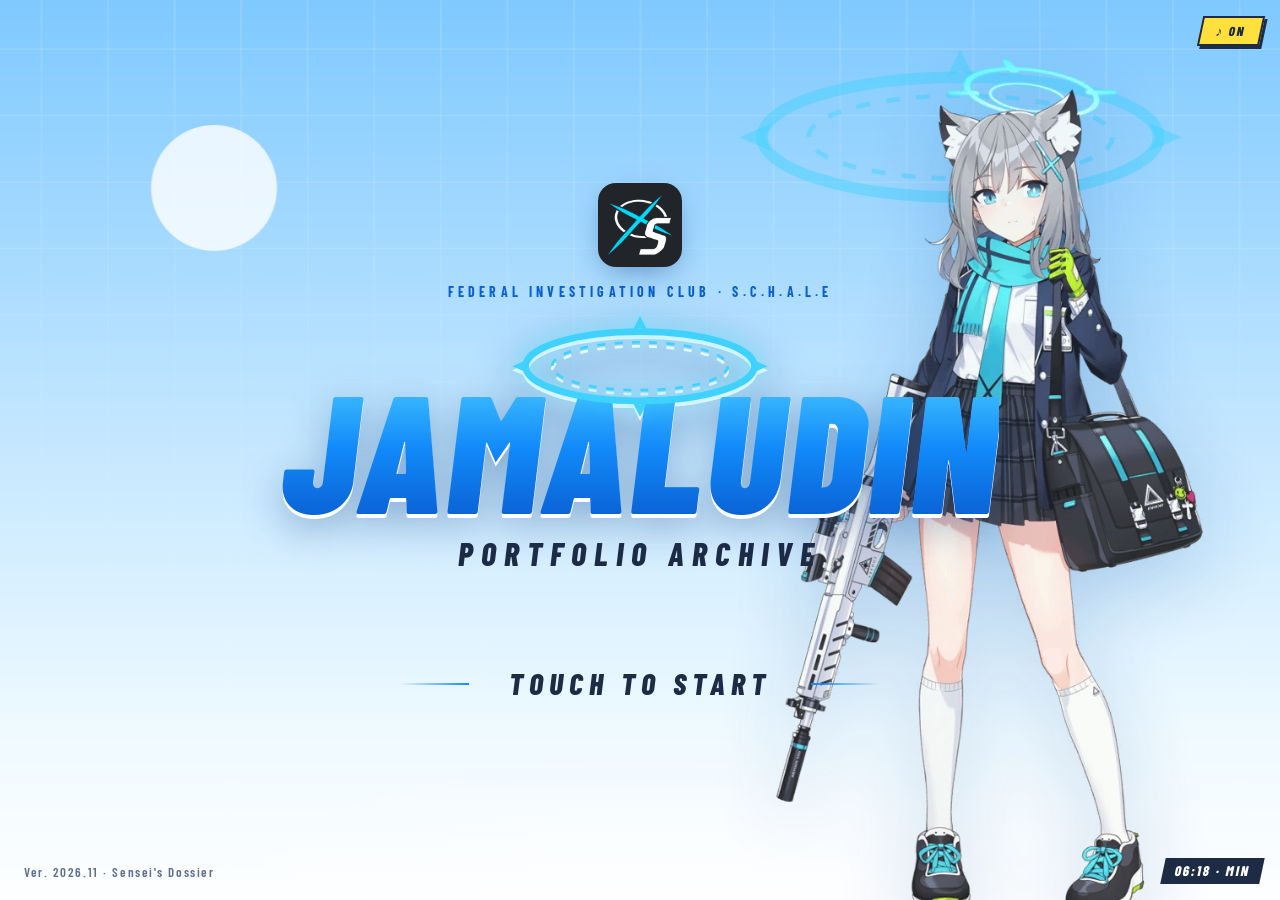
==== commit 21b98afc: "Karakter 3D (Three.js + VRM) dengan fallback 2D parallax - js/character3d.js: render assets/characte" ====
--- a/index.html
+++ b/index.html
@@ -7,12 +7,53 @@
   <title>Jamaludin · Portfolio</title>
   <meta name="description" content="Portofolio Jamaludin — Operator Quality Control & mahasiswa S1 Teknik Informatika. Bertema Blue Archive." />
   <link rel="icon" type="image/png" href="assets/img/schale_logo.png" />
+  <!-- Link preview (WhatsApp, Discord, Telegram, X, Facebook) -->
+  <meta property="og:type" content="website" />
+  <meta property="og:site_name" content="Sensei's Dossier" />
+  <meta property="og:locale" content="id_ID" />
+  <meta property="og:title" content="Jamaludin · Portfolio Archive" />
+  <meta property="og:description" content="Operator Quality Control & mahasiswa S1 Teknik Informatika — portofolio bertema Blue Archive. Touch to Start ☆" />
+  <meta property="og:image" content="assets/img/og-cover.jpg" />
+  <meta property="og:image:width" content="1200" />
+  <meta property="og:image:height" content="630" />
+  <meta property="og:image:alt" content="Jamaludin — Portfolio Archive bertema Blue Archive" />
+  <meta name="twitter:card" content="summary_large_image" />
+  <meta name="twitter:title" content="Jamaludin · Portfolio Archive" />
+  <meta name="twitter:description" content="Operator Quality Control & mahasiswa S1 Teknik Informatika — portofolio bertema Blue Archive." />
+  <meta name="twitter:image" content="assets/img/og-cover.jpg" />
   <link rel="preconnect" href="https://fonts.googleapis.com" />
   <link rel="preconnect" href="https://fonts.gstatic.com" crossorigin />
   <link href="https://fonts.googleapis.com/css2?family=Barlow:ital,wght@0,400;0,500;0,600;0,700;1,600&family=Barlow+Condensed:ital,wght@0,600;0,700;0,800;1,700;1,800;1,900&display=swap" rel="stylesheet" />
   <link rel="stylesheet" href="css/style.css" />
+  <!-- 3D character libraries (only downloaded when assets/character.vrm exists and the device can run 3D) -->
+  <script type="importmap">
+    {
+      "imports": {
+        "three": "https://cdn.jsdelivr.net/npm/three@0.186.1/build/three.module.min.js",
+        "https://cdn.jsdelivr.net/npm/three@0.186.1/build/three.core.js": "https://cdn.jsdelivr.net/npm/three@0.186.1/build/three.core.min.js",
+        "three/addons/": "https://cdn.jsdelivr.net/npm/three@0.186.1/examples/jsm/",
+        "@pixiv/three-vrm": "https://cdn.jsdelivr.net/npm/@pixiv/three-vrm@3.5.5/lib/three-vrm.module.min.js"
+      }
+    }
+  </script>
 </head>
 <body>
+  <!-- ============ LOADING ============ -->
+  <div class="loading" id="loading" role="progressbar" aria-label="Memuat portofolio" aria-valuemin="0" aria-valuemax="100" aria-valuenow="0">
+    <div class="loading__center">
+      <img class="loading__logo" src="assets/img/schale_logo.png" alt="" />
+      <p class="loading__title">Now Loading<span class="loading__dots" aria-hidden="true"><i>.</i><i>.</i><i>.</i></span></p>
+    </div>
+    <div class="loading__tip">
+      <span class="loading__tip-label">Tips</span>
+      <p class="loading__tip-text" id="loadingTip">Menyiapkan arsip Sensei…</p>
+    </div>
+    <div class="loading__foot">
+      <div class="loading__bar"><span class="loading__fill" id="loadingFill"></span></div>
+      <span class="loading__pct" id="loadingPct">0%</span>
+    </div>
+  </div>
+
   <!-- Reusable halo shape -->
   <svg width="0" height="0" style="position:absolute" aria-hidden="true">
     <symbol id="halo" viewBox="0 0 200 80">
@@ -21,6 +62,30 @@
       <path d="M100 2 L106 14 L100 11 L94 14 Z M100 78 L106 66 L100 69 L94 66 Z M4 40 L18 34 L15 40 L18 46 Z M196 40 L182 34 L185 40 L182 46 Z" fill="currentColor" />
     </symbol>
     <symbol id="tri" viewBox="0 0 20 20"><path d="M10 2 L18 17 L2 17 Z" fill="currentColor" /></symbol>
+    <!-- Social logos -->
+    <symbol id="i-gmail" viewBox="0 0 24 24">
+      <path d="M3.5 19V8" stroke="#4285F4" stroke-width="3.2" stroke-linecap="round" fill="none" />
+      <path d="M20.5 19V8" stroke="#34A853" stroke-width="3.2" stroke-linecap="round" fill="none" />
+      <path d="M3.5 7.6 12 14l8.5-6.4" stroke="#EA4335" stroke-width="3.2" stroke-linecap="round" stroke-linejoin="round" fill="none" />
+      <path d="M20.5 7.6 17 10.2" stroke="#FBBC04" stroke-width="3.2" stroke-linecap="round" fill="none" />
+      <path d="M3.5 7.6 7 10.2" stroke="#C5221F" stroke-width="3.2" stroke-linecap="round" fill="none" />
+    </symbol>
+    <symbol id="i-instagram" viewBox="0 0 24 24">
+      <rect x="3" y="3" width="18" height="18" rx="5.2" fill="none" stroke="currentColor" stroke-width="2.2" />
+      <circle cx="12" cy="12" r="4.2" fill="none" stroke="currentColor" stroke-width="2.2" />
+      <circle cx="17.4" cy="6.6" r="1.35" fill="currentColor" />
+    </symbol>
+    <symbol id="i-tiktok" viewBox="0 0 24 24">
+      <path fill="currentColor" d="M12.525.02c1.31-.02 2.61-.01 3.91-.02.08 1.53.63 3.09 1.75 4.17 1.12 1.11 2.7 1.62 4.24 1.79v4.03c-1.44-.05-2.89-.35-4.2-.97-.57-.26-1.1-.59-1.62-.93-.01 2.92.01 5.84-.02 8.75-.08 1.4-.54 2.79-1.35 3.94-1.31 1.92-3.58 3.17-5.91 3.21-1.43.08-2.86-.31-4.08-1.03-2.02-1.19-3.44-3.37-3.65-5.71-.02-.5-.03-1-.01-1.49.18-1.9 1.12-3.72 2.58-4.96 1.66-1.44 3.98-2.13 6.15-1.72.02 1.48-.04 2.96-.04 4.44-.99-.32-2.15-.23-3.02.37-.63.41-1.11 1.04-1.36 1.75-.21.51-.15 1.07-.14 1.61.24 1.64 1.82 3.02 3.5 2.87 1.12-.01 2.19-.66 2.77-1.61.19-.33.4-.67.41-1.06.1-1.79.06-3.57.07-5.36.01-4.03-.01-8.05.02-12.07z" />
+    </symbol>
+    <symbol id="i-discord" viewBox="0 0 24 24">
+      <path fill="currentColor" d="M19.3 5.4A16.6 16.6 0 0 0 15.2 4l-.5 1a15.4 15.4 0 0 0-5.4 0l-.5-1a16.6 16.6 0 0 0-4.1 1.4C2.1 9.3 1.4 13.2 1.7 17a16.8 16.8 0 0 0 5.1 2.6l1.1-1.8a10.8 10.8 0 0 1-1.7-.8l.4-.3a11.9 11.9 0 0 0 10.8 0l.4.3c-.5.3-1.1.6-1.7.8l1.1 1.8a16.8 16.8 0 0 0 5.1-2.6c.4-4.4-.7-8.3-3.1-11.6Z" />
+      <ellipse cx="8.9" cy="12.6" rx="1.8" ry="2" fill="var(--discord-eye, #5865F2)" />
+      <ellipse cx="15.1" cy="12.6" rx="1.8" ry="2" fill="var(--discord-eye, #5865F2)" />
+    </symbol>
+    <symbol id="i-github" viewBox="0 0 24 24">
+      <path fill="currentColor" d="M12 .297c-6.63 0-12 5.373-12 12 0 5.303 3.438 9.8 8.205 11.385.6.113.82-.258.82-.577 0-.285-.01-1.04-.015-2.04-3.338.724-4.042-1.61-4.042-1.61C4.422 18.07 3.633 17.7 3.633 17.7c-1.087-.744.084-.729.084-.729 1.205.084 1.838 1.236 1.838 1.236 1.07 1.835 2.809 1.305 3.495.998.108-.776.417-1.305.76-1.605-2.665-.3-5.466-1.332-5.466-5.93 0-1.31.465-2.38 1.235-3.22-.135-.303-.54-1.523.105-3.176 0 0 1.005-.322 3.3 1.23.96-.267 1.98-.399 3-.405 1.02.006 2.04.138 3 .405 2.28-1.552 3.285-1.23 3.285-1.23.645 1.653.24 2.873.12 3.176.765.84 1.23 1.91 1.23 3.22 0 4.61-2.805 5.625-5.475 5.92.42.36.81 1.096.81 2.22 0 1.606-.015 2.896-.015 3.286 0 .315.21.69.825.57C20.565 22.092 24 17.592 24 12.297c0-6.627-5.373-12-12-12" />
+    </symbol>
   </svg>
 
   <!-- ============ TITLE SCREEN ============ -->
@@ -54,6 +119,7 @@
         <span class="menu__nametag-name" id="menuName">Tendou Aris</span>
       </div>
     </div>
+    <button class="poke-hit poke-hit--menu" id="menuPoke" type="button" aria-label="Sapa karakter"></button>
 
     <div class="menu__left">
       <p class="menu__kicker">Take a look at my work, Sensei</p>
@@ -75,7 +141,7 @@
           <span class="menu__no">02</span><span class="menu__label">Skills</span>
           <span class="menu__hint">Skill Level</span><span class="menu__arrow">◀</span>
         </button>
-        <button class="menu__item" data-go="about" data-student="hina">
+        <button class="menu__item" data-go="about" data-student="mine">
           <span class="menu__no">03</span><span class="menu__label">About</span>
           <span class="menu__hint">Student Info</span><span class="menu__arrow">◀</span>
         </button>
@@ -91,6 +157,7 @@
   <section id="experience" class="screen screen--page page--experience" aria-label="Pengalaman kerja">
     <div class="stripes" aria-hidden="true"></div>
     <img class="page__student page__student--left" src="assets/characters/aris_portrait.webp" alt="" />
+    <button class="poke-hit poke-hit--left" type="button" data-poke="aris" aria-label="Sapa Tendou Aris"></button>
     <div class="page__body">
       <header class="page__head">
         <h2 class="page__title"><span class="tiles" data-tiles>EXPERIENCE</span></h2>
@@ -148,6 +215,7 @@
   <section id="skills" class="screen screen--page page--skills" aria-label="Kemampuan">
     <div class="stripes" aria-hidden="true"></div>
     <img class="page__student page__student--right" src="assets/characters/yuuka_portrait.webp" alt="" />
+    <button class="poke-hit poke-hit--right" type="button" data-poke="yuuka" aria-label="Sapa Hayase Yuuka"></button>
     <div class="page__body">
       <header class="page__head">
         <h2 class="page__title"><span class="tiles" data-tiles>SKILLS</span></h2>
@@ -185,7 +253,8 @@
   <!-- ============ ABOUT ============ -->
   <section id="about" class="screen screen--page page--about" aria-label="Tentang saya">
     <div class="stripes" aria-hidden="true"></div>
-    <img class="page__student page__student--left page__student--wide" src="assets/characters/hina_portrait.webp" alt="" />
+    <img class="page__student page__student--left" src="assets/characters/mine_portrait.webp" alt="" />
+    <button class="poke-hit poke-hit--left" type="button" data-poke="mine" aria-label="Sapa Aomori Mine"></button>
     <div class="page__body">
       <header class="page__head">
         <h2 class="page__title"><span class="tiles" data-tiles>ABOUT</span></h2>
@@ -196,7 +265,6 @@
       <div class="about">
         <article class="card idcard">
           <div class="idcard__photo">
-            <svg class="idcard__halo"><use href="#halo" /></svg>
             <img src="assets/img/jamaludin.webp" alt="Foto Jamaludin" />
           </div>
           <div class="idcard__info">
@@ -208,6 +276,7 @@
               <div><dt>Role</dt><dd>Support</dd></div>
               <div><dt>Major</dt><dd>Teknik Informatika</dd></div>
             </dl>
+            <button class="chip-btn" id="gachaReplay" type="button">↻ Recruit lagi</button>
           </div>
         </article>
 
@@ -247,6 +316,7 @@
   <section id="contact" class="screen screen--page page--contact" aria-label="Kontak">
     <div class="stripes" aria-hidden="true"></div>
     <img class="page__student page__student--left" src="assets/characters/mika_portrait.webp" alt="" />
+    <button class="poke-hit poke-hit--left" type="button" data-poke="mika" aria-label="Sapa Misono Mika"></button>
     <div class="page__body">
       <header class="page__head">
         <h2 class="page__title"><span class="tiles" data-tiles>CONTACT</span></h2>
@@ -259,33 +329,32 @@
           <span class="momo__logo">MomoTalk</span>
           <span class="momo__status">● online</span>
         </div>
-        <div class="momo__chat">
-          <img class="momo__avatar" src="assets/characters/mika_icon.webp" alt="Mika" />
-          <div>
-            <p class="momo__who">Misono Mika</p>
-            <p class="momo__bubble">Sensei~ mau ngobrol sama Jamaludin? Ini semua kontaknya ya ☆</p>
-          </div>
-        </div>
+        <div class="momo__log" id="momoLog" aria-live="polite"></div>
+        <div class="momo__reply" id="momoReply" hidden>
+          <p class="momo__reply-head">Balas</p>
+          <div class="momo__options" id="momoOptions"></div>
+        </div>
+        <p class="momo__divider"><span>Semua kontak</span></p>
 
         <ul class="channels" id="channels">
-          <li><a class="channel" href="mailto:jamaldan390@gmail.com">
-            <span class="channel__icon">✉</span>
+          <li data-ch="gmail"><a class="channel" href="mailto:jamaldan390@gmail.com">
+            <span class="channel__icon channel__icon--gmail"><svg aria-hidden="true"><use href="#i-gmail" /></svg></span>
             <span class="channel__text"><b>Gmail</b><small>jamaldan390@gmail.com</small></span>
             <span class="channel__cta">Send Mail ▸</span></a></li>
-          <li><a class="channel" href="https://www.instagram.com/zuyakazama69/" target="_blank" rel="noopener">
-            <span class="channel__icon">IG</span>
+          <li data-ch="instagram"><a class="channel" href="https://www.instagram.com/zuyakazama69/" target="_blank" rel="noopener">
+            <span class="channel__icon channel__icon--instagram"><svg aria-hidden="true"><use href="#i-instagram" /></svg></span>
             <span class="channel__text"><b>Instagram</b><small>@zuyakazama69</small></span>
             <span class="channel__cta">Visit ▸</span></a></li>
-          <li><a class="channel" href="https://www.tiktok.com/search/user?q=zerfek%20sokai" target="_blank" rel="noopener">
-            <span class="channel__icon">♪</span>
+          <li data-ch="tiktok"><a class="channel" href="https://www.tiktok.com/search/user?q=zerfek%20sokai" target="_blank" rel="noopener">
+            <span class="channel__icon channel__icon--tiktok"><svg aria-hidden="true"><use href="#i-tiktok" /></svg></span>
             <span class="channel__text"><b>TikTok</b><small>zerfek sokai</small></span>
             <span class="channel__cta">Visit ▸</span></a></li>
-          <li><button class="channel" type="button" data-copy="hcfgjbtr">
-            <span class="channel__icon">D</span>
+          <li data-ch="discord"><button class="channel" type="button" data-copy="hcfgjbtr">
+            <span class="channel__icon channel__icon--discord"><svg aria-hidden="true"><use href="#i-discord" /></svg></span>
             <span class="channel__text"><b>Discord</b><small>hcfgjbtr</small></span>
             <span class="channel__cta">Copy ▸</span></button></li>
-          <li><a class="channel" href="https://github.com/ZuyaKazama" target="_blank" rel="noopener">
-            <span class="channel__icon">GH</span>
+          <li data-ch="github"><a class="channel" href="https://github.com/ZuyaKazama" target="_blank" rel="noopener">
+            <span class="channel__icon channel__icon--github"><svg aria-hidden="true"><use href="#i-github" /></svg></span>
             <span class="channel__text"><b>GitHub</b><small>github.com/ZuyaKazama</small></span>
             <span class="channel__cta">Visit ▸</span></a></li>
         </ul>
@@ -298,8 +367,33 @@
     <div class="hud__tl">SCHALE <i>//</i> JAMALUDIN</div>
     <div class="hud__tr">
       <span class="hud__chip">Operator QC · S1 Teknik Informatika</span>
-      <button class="hud__sound" id="soundBtn" type="button" aria-pressed="true" title="Musik & suara (M)">♪ ON</button>
-    </div>
+      <button class="hud__sound" id="soundBtn" type="button" aria-expanded="false" aria-controls="soundPanel" title="Pengaturan suara">♪ ON</button>
+    </div>
+    <div class="sound-panel" id="soundPanel" role="dialog" aria-label="Pengaturan suara" hidden>
+      <div class="sound-panel__head">
+        <span>Pengaturan Suara</span>
+        <button class="sound-panel__close" id="soundClose" type="button" aria-label="Tutup pengaturan">✕</button>
+      </div>
+      <label class="slider">
+        <span class="slider__label">Musik (BGM)</span>
+        <input type="range" id="volBgm" min="0" max="100" step="5" />
+        <output class="slider__val" id="volBgmOut" for="volBgm">30</output>
+      </label>
+      <label class="slider">
+        <span class="slider__label">Suara karakter</span>
+        <input type="range" id="volVoice" min="0" max="100" step="5" />
+        <output class="slider__val" id="volVoiceOut" for="volVoice">90</output>
+      </label>
+      <label class="toggle">
+        <input type="checkbox" id="muteAll" />
+        <span class="toggle__ui" aria-hidden="true"></span>
+        <span>Bisukan semua <kbd class="key-only">M</kbd></span>
+      </label>
+    </div>
+    <button class="hud__poke" id="hudPoke" type="button" aria-label="Sapa karakter">
+      <img id="hudPokeImg" src="assets/characters/aris_icon.webp" alt="" />
+      <span>Tap!</span>
+    </button>
     <button class="hud__back" data-back type="button" aria-label="Kembali ke menu">◀ Menu</button>
     <div class="hud__bl">
       <span><kbd>↑↓</kbd> Select</span>
@@ -317,6 +411,38 @@
 
   <div class="toast" id="toast" role="status" aria-live="polite"></div>
 
+  <!-- Character dialogue / subtitles -->
+  <div class="dialog" id="dialog" role="status" aria-live="polite" hidden>
+    <p class="dialog__name"><span class="dialog__school" id="dialogSchool"></span><b id="dialogName"></b></p>
+    <p class="dialog__text" id="dialogText"></p>
+    <p class="dialog__ja" id="dialogJa" lang="ja"></p>
+  </div>
+
+  <!-- ============ RECRUITMENT (gacha) ============ -->
+  <div class="gacha" id="gacha" role="dialog" aria-label="Recruitment" hidden>
+    <div class="gacha__rays" aria-hidden="true"></div>
+    <div class="gacha__crystal" aria-hidden="true"></div>
+    <div class="gacha__ring" aria-hidden="true"></div>
+    <div class="gacha__flash" aria-hidden="true"></div>
+    <div class="gacha__card">
+      <div class="gacha__face gacha__face--back" aria-hidden="true"><img src="assets/img/schale_logo.png" alt="" /></div>
+      <div class="gacha__face gacha__face--front">
+        <span class="gacha__new">NEW</span>
+        <div class="gacha__photo"><img src="assets/img/jamaludin.webp" alt="Foto Jamaludin" /></div>
+        <div class="gacha__stars" aria-label="Bintang 3"><i>★</i><i>★</i><i>★</i></div>
+        <p class="gacha__school">Universitas Pelita Bangsa</p>
+        <p class="gacha__name">Jamaludin</p>
+        <p class="gacha__role">Operator Quality Control</p>
+      </div>
+    </div>
+    <p class="gacha__line">“Jamaludin, Operator Quality Control. Mohon bantuannya, Sensei!”</p>
+    <p class="gacha__hint">Tap untuk lanjut</p>
+    <button class="gacha__skip" id="gachaSkip" type="button">Skip ▸▸</button>
+  </div>
+
+  <script src="js/voices.js"></script>
+  <script src="js/parallax.js"></script>
   <script src="js/app.js"></script>
+  <script type="module" src="js/character3d.js"></script>
 </body>
 </html>
--- a/css/style.css
+++ b/css/style.css
@@ -34,6 +34,7 @@
 @media (min-width: 2200px) and (min-height: 1150px) { html { font-size: 21px; } }
 
 *, *::before, *::after { box-sizing: border-box; }
+[hidden] { display: none !important; }
 html, body { height: 100%; }
 body {
   margin: 0;
@@ -804,18 +805,6 @@
   overflow: hidden;
 }
 .idcard__photo img { position: absolute; bottom: 0; left: 50%; width: 112%; max-width: none; transform: translateX(-50%); }
-.idcard__halo {
-  position: absolute;
-  left: 50%;
-  top: 0;
-  width: 110px;
-  height: 44px;
-  transform: translateX(-50%);
-  color: var(--yellow);
-  z-index: 2;
-  filter: drop-shadow(0 0 6px rgba(255, 224, 61, .9));
-  animation: haloBob 3s ease-in-out infinite;
-}
 .idcard__school {
   margin: 0;
   font-family: var(--f-display);
@@ -897,10 +886,25 @@
 }
 .momo__logo { font-family: var(--f-display); font-weight: 900; font-style: italic; font-size: 1.5rem; letter-spacing: .03em; }
 .momo__status { font-family: var(--f-display); font-weight: 700; font-size: 0.8125rem; letter-spacing: .14em; text-transform: uppercase; margin-right: 18px; }
-.momo__chat { display: flex; gap: 12px; padding: 16px 20px 6px; }
-.momo__avatar { width: 52px; height: 52px; border-radius: 50%; object-fit: cover; border: 2px solid var(--pink); flex: none; }
-.momo__who { margin: 0 0 4px; font-weight: 700; color: var(--navy); font-size: 0.875rem; }
-.momo__bubble {
+/* MomoTalk chat */
+.momo__log {
+  display: flex;
+  flex-direction: column;
+  gap: 10px;
+  padding: 16px 20px 6px;
+  max-height: min(46vh, 26rem);
+  overflow-y: auto;
+  scrollbar-width: thin;
+  scrollbar-color: var(--pink) transparent;
+}
+.msg { display: flex; gap: 10px; align-items: flex-start; animation: msgIn .28s var(--ease-out) both; }
+@keyframes msgIn { from { opacity: 0; translate: 0 8px; } }
+.msg__avatar { width: 44px; height: 44px; border-radius: 50%; object-fit: cover; border: 2px solid var(--pink); flex: none; }
+.msg.is-cont .msg__avatar { visibility: hidden; height: 0; }
+.msg.is-cont .msg__who { display: none; }
+.msg__body { display: flex; flex-direction: column; gap: 4px; max-width: 86%; min-width: 0; }
+.msg__who { margin: 0; font-weight: 700; color: var(--navy); font-size: 0.875rem; }
+.msg__bubble {
   position: relative;
   margin: 0;
   padding: 8px 14px;
@@ -908,8 +912,10 @@
   color: #fff;
   border-radius: 10px;
   font-size: 0.9375rem;
-}
-.momo__bubble::before {
+  line-height: 1.45;
+  width: fit-content;
+}
+.msg:not(.is-cont) .msg__bubble::before {
   content: "";
   position: absolute;
   left: -7px; top: 12px;
@@ -917,6 +923,64 @@
   border-left: 0;
   border-right-color: #4c5b78;
 }
+.msg--me { justify-content: flex-end; }
+.msg--me .msg__body { align-items: flex-end; }
+.msg--me .msg__bubble { background: #4a8df0; }
+.msg--me .msg__bubble::before { display: none; }
+.msg__typing { display: inline-flex; gap: 4px; padding: 12px 14px; }
+.msg__typing i { width: 7px; height: 7px; border-radius: 50%; background: #fff; opacity: .4; animation: typing 1s infinite; }
+.msg__typing i:nth-child(2) { animation-delay: .15s; }
+.msg__typing i:nth-child(3) { animation-delay: .3s; }
+@keyframes typing { 40% { opacity: 1; translate: 0 -3px; } }
+.msg__cards { list-style: none; margin: 4px 0 0; padding: 0; display: grid; gap: 8px; width: min(26rem, 100%); }
+.momo__reply {
+  margin: 8px 20px 0;
+  border: 2px solid #d6e2ef;
+  border-radius: 6px;
+  background: #f4f8fc;
+  overflow: hidden;
+  animation: msgIn .28s var(--ease-out) both;
+}
+.momo__reply-head {
+  margin: 0;
+  padding: 5px 12px;
+  background: #e3ecf6;
+  border-bottom: 2px solid #d6e2ef;
+  font-family: var(--f-display);
+  font-weight: 800;
+  font-size: 0.8125rem;
+  letter-spacing: .2em;
+  text-transform: uppercase;
+  color: var(--navy);
+}
+.momo__reply-head::before { content: "✎ "; color: var(--pink-deep); }
+.momo__options { display: grid; gap: 6px; padding: 10px; }
+.momo__opt {
+  min-height: 42px;
+  padding: 8px 12px;
+  border: 2px solid #cfdbe8;
+  border-radius: 6px;
+  background: #fff;
+  color: var(--navy);
+  font-weight: 600;
+  text-align: left;
+  transition: border-color .15s, background .15s, opacity .2s;
+}
+.momo__opt:hover, .momo__opt:focus-visible { border-color: var(--blue); background: #eaf4ff; outline: none; }
+.momo__opt.is-used { opacity: .55; }
+.momo__divider {
+  display: flex;
+  align-items: center;
+  gap: 10px;
+  margin: 18px 20px 0;
+  font-family: var(--f-display);
+  font-weight: 800;
+  font-size: 0.8125rem;
+  letter-spacing: .2em;
+  text-transform: uppercase;
+  color: var(--muted);
+}
+.momo__divider::before, .momo__divider::after { content: ""; flex: 1; height: 2px; background: var(--line); }
 .channels { list-style: none; margin: 0; padding: 12px 20px 22px; display: grid; gap: 10px; }
 .channel {
   width: 100%;
@@ -935,16 +999,27 @@
 .channel > * { transform: skewX(6deg); }
 .channel__icon {
   flex: none;
-  width: 36px; height: 36px;
+  width: 2.6rem; height: 2.6rem;
   display: grid;
   place-items: center;
   background: var(--blue);
   color: #fff;
-  font-family: var(--f-display);
-  font-weight: 900;
-  font-size: 1rem;
-  border-radius: 4px;
-}
+  border-radius: 10px;
+  box-shadow: 0 0 0 2px #fff, 0 4px 10px -4px rgba(10, 40, 90, .45);
+  transition: box-shadow .2s, transform .2s var(--ease-out);
+}
+.channel__icon svg { width: 1.45rem; height: 1.45rem; overflow: visible; }
+
+/* Brand colours */
+.channel__icon--gmail { background: #fff; box-shadow: 0 0 0 1px #dadce0 inset, 0 0 0 2px #fff, 0 4px 10px -4px rgba(10, 40, 90, .45); }
+.channel__icon--instagram {
+  background:
+    radial-gradient(circle at 30% 107%, #fdf497 0%, #fdf497 5%, #fd5949 45%, #d6249f 60%, #285aeb 90%);
+}
+.channel__icon--tiktok { background: #000; }
+.channel__icon--tiktok svg { filter: drop-shadow(-1.2px -1px 0 #25f4ee) drop-shadow(1.2px 1px 0 #fe2c55); }
+.channel__icon--discord { background: #5865f2; --discord-eye: #5865f2; }
+.channel__icon--github { background: #181717; }
 .channel__text { flex: 1; display: flex; flex-direction: column; line-height: 1.2; min-width: 0; }
 .channel__text b { font-family: var(--f-display); font-weight: 800; font-style: italic; font-size: 1.1875rem; text-transform: uppercase; letter-spacing: .06em; }
 .channel__text small { color: var(--muted); font-size: 0.875rem; overflow-wrap: anywhere; }
@@ -967,7 +1042,10 @@
 }
 .channel:hover b, .channel.is-sel b, .channel:focus-visible b { color: #fff; }
 .channel:hover small, .channel.is-sel small, .channel:focus-visible small { color: #b9cbe6; }
-.channel:hover .channel__icon, .channel.is-sel .channel__icon, .channel:focus-visible .channel__icon { background: var(--yellow); color: var(--navy); }
+.channel:hover .channel__icon, .channel.is-sel .channel__icon, .channel:focus-visible .channel__icon {
+  box-shadow: 0 0 0 2px var(--navy), 0 0 0 4px var(--yellow);
+  transform: rotate(-6deg) scale(1.06);
+}
 .channel:hover .channel__cta, .channel.is-sel .channel__cta, .channel:focus-visible .channel__cta { background: var(--yellow); border-color: var(--yellow); color: var(--navy); }
 
 /* =========================================================
@@ -1083,7 +1161,7 @@
 .toast {
   position: fixed;
   left: 50%;
-  bottom: calc(76px + var(--safe-b));
+  top: calc(64px + var(--safe-t));
   width: max-content;
   max-width: calc(100vw - 32px);
   text-align: center;
@@ -1101,7 +1179,487 @@
   transition: opacity .2s, transform .25s var(--ease-out);
   pointer-events: none;
 }
+.toast { transform: translate(-50%, -16px); }
 .toast.is-show { opacity: 1; transform: translate(-50%, 0); }
+
+/* =========================================================
+   LOADING SCREEN
+   ========================================================= */
+.loading {
+  position: fixed;
+  inset: 0;
+  z-index: 200;
+  background:
+    radial-gradient(circle at 1px 1px, rgba(18, 138, 250, .16) 1px, transparent 1.5px) 0 0 / 18px 18px,
+    repeating-linear-gradient(115deg, rgba(18, 138, 250, .06) 0 38px, transparent 38px 76px),
+    linear-gradient(160deg, #f6fbff 0%, #e4f1fd 55%, #d4e9fb 100%);
+  transition: opacity .5s ease, visibility .5s;
+}
+.loading.is-done { opacity: 0; visibility: hidden; pointer-events: none; }
+.loading__center {
+  position: absolute;
+  left: 50%; top: 40%;
+  translate: -50% -50%;
+  text-align: center;
+}
+.loading__logo {
+  width: clamp(56px, 12vh, 84px);
+  margin: 0 auto 14px;
+  border-radius: 18px;
+  box-shadow: 0 10px 30px -8px rgba(10, 60, 130, .5);
+  animation: haloBobY 1.8s ease-in-out infinite;
+}
+@keyframes haloBobY { 50% { translate: 0 -6px; } }
+.loading__title {
+  margin: 0;
+  font-family: var(--f-display);
+  font-style: italic;
+  font-weight: 900;
+  font-size: clamp(1.4rem, 3vw, 2rem);
+  letter-spacing: .18em;
+  text-transform: uppercase;
+  color: var(--navy);
+}
+.loading__dots i { font-style: normal; animation: blink 1.2s infinite; }
+.loading__dots i:nth-child(2) { animation-delay: .2s; }
+.loading__dots i:nth-child(3) { animation-delay: .4s; }
+.loading__tip {
+  position: absolute;
+  left: 50%;
+  bottom: calc(78px + var(--safe-b));
+  translate: -50% 0;
+  width: min(40rem, calc(100vw - 32px));
+  display: flex;
+  align-items: center;
+  gap: 14px;
+  padding: 12px 18px;
+  background: #fff;
+  border-left: 5px solid var(--blue);
+  box-shadow: 0 14px 30px -18px rgba(10, 60, 130, .6);
+}
+.loading__tip-label {
+  flex: none;
+  padding: 2px 10px;
+  background: var(--navy);
+  color: var(--yellow);
+  font-family: var(--f-display);
+  font-weight: 800;
+  font-style: italic;
+  letter-spacing: .12em;
+  text-transform: uppercase;
+  transform: skewX(-10deg);
+}
+.loading__tip-text { margin: 0; font-size: 0.95rem; color: var(--ink); transition: opacity .3s; }
+.loading__tip-text.is-swap { opacity: 0; }
+.loading__foot {
+  position: absolute;
+  left: 0; right: 0; bottom: 0;
+  display: flex;
+  align-items: center;
+  gap: 14px;
+  padding: 0 calc(24px + var(--safe-r)) calc(28px + var(--safe-b)) calc(24px + var(--safe-l));
+}
+.loading__bar { flex: 1; height: 10px; background: #d5e5f5; transform: skewX(-20deg); overflow: hidden; }
+.loading__fill {
+  display: block;
+  height: 100%;
+  width: 0;
+  background:
+    repeating-linear-gradient(90deg, transparent 0 14px, rgba(255, 255, 255, .6) 14px 17px),
+    linear-gradient(90deg, var(--cyan), var(--blue));
+  transition: width .3s ease;
+}
+.loading__pct { min-width: 3.5em; text-align: right; font-family: var(--f-display); font-weight: 800; font-style: italic; font-size: 1.1rem; color: var(--navy); }
+
+/* =========================================================
+   TAP CHARACTER
+   ========================================================= */
+.poke-hit {
+  position: absolute;
+  z-index: 4;
+  padding: 0;
+  border: 0;
+  background: transparent;
+  cursor: pointer;
+}
+.poke-hit:focus-visible { outline: 3px dashed var(--yellow); outline-offset: -8px; }
+.poke-hit--left { left: 0; width: 32vw; top: 14vh; bottom: calc(var(--hud-h) + 10px); }
+.poke-hit--right { right: 0; width: 32vw; top: 14vh; bottom: calc(var(--hud-h) + 10px); }
+.poke-hit--menu { right: 0; width: 36vw; top: 10vh; bottom: calc(var(--hud-h) + 70px); }
+.screen:has(.poke-hit:hover) .page__student,
+.screen:has(.poke-hit:hover) .menu__student { filter: drop-shadow(10px 10px 0 rgba(29, 43, 69, .15)) brightness(1.04); }
+@keyframes poke {
+  0% { scale: 1; }
+  25% { scale: 1.015 .975; }
+  55% { scale: .99 1.02; }
+  80% { scale: 1.004 .996; }
+  100% { scale: 1; }
+}
+.page__student, .menu__student { transform-origin: 50% 100%; }
+.screen--page.is-active .page__student.is-poked,
+.menu__student.is-poked { animation: poke .5s ease-out; }
+
+.hud__poke {
+  display: none;
+  left: calc(14px + var(--safe-l));
+  bottom: calc(14px + var(--safe-b));
+  width: 58px; height: 58px;
+  padding: 0;
+  border: 3px solid #fff;
+  border-radius: 50%;
+  background: var(--sky);
+  box-shadow: 0 0 0 2px var(--navy), 4px 4px 0 var(--navy);
+}
+.hud__poke img { width: 100%; height: 100%; object-fit: cover; object-position: top; border-radius: 50%; }
+.hud__poke span {
+  position: absolute;
+  top: -10px; right: -18px;
+  padding: 0 6px;
+  border: 2px solid var(--navy);
+  background: var(--yellow);
+  color: var(--navy);
+  font-family: var(--f-display);
+  font-weight: 900;
+  font-style: italic;
+  font-size: 0.75rem;
+  transform: skewX(-10deg);
+}
+.hud__poke:active { translate: 2px 2px; box-shadow: 0 0 0 2px var(--navy), 2px 2px 0 var(--navy); }
+
+/* Dialogue box (subtitles) */
+.dialog {
+  position: fixed;
+  z-index: 55;
+  left: 50%;
+  bottom: calc(var(--hud-h) + 8px + var(--safe-b));
+  width: min(46rem, calc(100vw - 32px));
+  padding: 22px 22px 14px;
+  background: rgba(255, 255, 255, .97);
+  border-top: 4px solid var(--blue);
+  box-shadow: 0 18px 40px -16px rgba(10, 40, 90, .55);
+  --tx: -50%;
+  translate: var(--tx) 0;
+  cursor: pointer;
+  animation: dialogIn .25s var(--ease-out) both;
+  transition: opacity .25s, translate .25s;
+}
+@keyframes dialogIn { from { opacity: 0; translate: var(--tx) 12px; } }
+.dialog.is-hiding { opacity: 0; translate: var(--tx) 12px; }
+/* Desktop: speech box sits beside the speaking character */
+.dialog[data-side] { --tx: 0; width: min(30rem, 34vw); }
+.dialog[data-side="menu"] { left: auto; right: calc(3vw + var(--safe-r)); bottom: calc(var(--hud-h) + 100px); width: min(30rem, 40vw); }
+.dialog[data-side="left"] { left: calc(2vw + var(--safe-l)); }
+.dialog[data-side="right"] { left: auto; right: calc(2vw + var(--safe-r)); }
+.dialog__name {
+  position: absolute;
+  top: -15px; left: 16px;
+  display: flex;
+  margin: 0;
+  transform: skewX(-12deg);
+  font-family: var(--f-display);
+  text-transform: uppercase;
+}
+.dialog__school { padding: 2px 10px; background: var(--yellow); color: var(--navy); font-weight: 800; font-size: 0.75rem; letter-spacing: .14em; display: flex; align-items: center; }
+.dialog__name b { padding: 2px 14px; background: var(--navy); color: #fff; font-weight: 800; font-style: italic; font-size: 1rem; letter-spacing: .04em; }
+.dialog__text { margin: 0; font-weight: 600; font-size: 1.05rem; color: var(--ink); }
+.dialog__ja { margin: 6px 0 0; font-size: 0.8rem; color: var(--muted); }
+.dialog__ja:empty { display: none; }
+
+/* =========================================================
+   SOUND SETTINGS PANEL
+   ========================================================= */
+.sound-panel {
+  top: calc(58px + var(--safe-t));
+  right: calc(18px + var(--safe-r));
+  width: min(20rem, calc(100vw - 28px));
+  padding-bottom: 16px;
+  background: #fff;
+  border-top: 4px solid var(--blue);
+  box-shadow: 0 18px 40px -16px rgba(10, 40, 90, .6);
+  animation: dialogDrop .2s var(--ease-out) both;
+}
+@keyframes dialogDrop { from { opacity: 0; translate: 0 -8px; } }
+.sound-panel__head {
+  display: flex;
+  align-items: center;
+  justify-content: space-between;
+  padding: 6px 8px 6px 16px;
+  background: var(--navy);
+  color: #fff;
+  font-family: var(--f-display);
+  font-weight: 800;
+  letter-spacing: .14em;
+  text-transform: uppercase;
+}
+.sound-panel__close { min-width: 34px; min-height: 34px; border: 0; background: transparent; color: #fff; font-size: 1rem; }
+.sound-panel__close:hover, .sound-panel__close:focus-visible { color: var(--yellow); outline: none; }
+.slider {
+  display: grid;
+  grid-template-columns: 1fr 3rem;
+  align-items: center;
+  gap: 2px 10px;
+  padding: 14px 16px 0;
+}
+.slider__label { grid-column: 1 / -1; font-family: var(--f-display); font-weight: 700; font-size: 0.9rem; letter-spacing: .08em; text-transform: uppercase; color: var(--navy); }
+.slider__val { font-family: var(--f-display); font-weight: 800; font-style: italic; color: var(--blue-deep); text-align: right; }
+.slider input {
+  --fill: 50%;
+  width: 100%;
+  height: 30px;
+  margin: 0;
+  background: transparent;
+  -webkit-appearance: none;
+  appearance: none;
+  cursor: pointer;
+}
+.slider input::-webkit-slider-runnable-track { height: 8px; background: linear-gradient(90deg, var(--blue) var(--fill), #dbe7f3 var(--fill)); }
+.slider input::-webkit-slider-thumb {
+  -webkit-appearance: none;
+  width: 18px; height: 24px;
+  margin-top: -8px;
+  border: 2px solid var(--navy);
+  background: var(--yellow);
+  box-shadow: 2px 2px 0 var(--navy);
+}
+.slider input::-moz-range-track { height: 8px; background: #dbe7f3; }
+.slider input::-moz-range-progress { height: 8px; background: var(--blue); }
+.slider input::-moz-range-thumb { width: 16px; height: 22px; border: 2px solid var(--navy); border-radius: 0; background: var(--yellow); box-shadow: 2px 2px 0 var(--navy); }
+.slider input:focus-visible { outline: 2px dashed var(--blue); outline-offset: 2px; }
+.panel-muted .slider { opacity: .45; }
+.toggle {
+  position: relative;
+  display: flex;
+  align-items: center;
+  gap: 10px;
+  padding: 16px 16px 0;
+  font-weight: 600;
+  color: var(--navy);
+  cursor: pointer;
+}
+.toggle input { position: absolute; opacity: 0; width: 1px; height: 1px; }
+.toggle__ui { position: relative; flex: none; width: 42px; height: 24px; border-radius: 12px; background: #cfdbe8; transition: background .2s; }
+.toggle__ui::after { content: ""; position: absolute; top: 3px; left: 3px; width: 18px; height: 18px; border-radius: 50%; background: #fff; box-shadow: 0 1px 3px rgba(0, 0, 0, .3); transition: translate .2s var(--ease-out); }
+.toggle input:checked + .toggle__ui { background: var(--pink-deep); }
+.toggle input:checked + .toggle__ui::after { translate: 18px 0; }
+.toggle input:focus-visible + .toggle__ui { outline: 2px dashed var(--blue); outline-offset: 2px; }
+
+/* =========================================================
+   RECRUITMENT (gacha)
+   ========================================================= */
+.chip-btn {
+  margin-top: 12px;
+  padding: 4px 14px;
+  border: 2px solid var(--navy);
+  background: var(--yellow);
+  color: var(--navy);
+  font-family: var(--f-display);
+  font-weight: 800;
+  font-style: italic;
+  font-size: 0.875rem;
+  letter-spacing: .1em;
+  text-transform: uppercase;
+  transform: skewX(-10deg);
+  box-shadow: 3px 3px 0 var(--navy);
+  transition: translate .15s, box-shadow .15s;
+}
+.chip-btn:hover, .chip-btn:focus-visible { translate: -1px -1px; box-shadow: 4px 4px 0 var(--navy); outline: none; }
+.chip-btn:active { translate: 2px 2px; box-shadow: 1px 1px 0 var(--navy); }
+
+.gacha {
+  position: fixed;
+  inset: 0;
+  z-index: 95;
+  display: grid;
+  place-items: center;
+  overflow: hidden;
+  perspective: 1200px;
+  background: radial-gradient(circle at 50% 45%, #2063b4 0%, #0f2d5c 55%, #071528 100%);
+  cursor: pointer;
+  animation: fadeIn .3s ease both;
+  transition: opacity .35s;
+}
+@keyframes fadeIn { from { opacity: 0; } }
+.gacha.is-closing { opacity: 0; }
+.gacha::before { /* rainbow aura behind the card (3★) */
+  content: "";
+  position: absolute;
+  left: 50%; top: 50%;
+  width: 140vmax; height: 140vmax;
+  margin: -70vmax 0 0 -70vmax;
+  background: conic-gradient(#ff6b9d, #ffd93d, #6bff95, #3fd2ff, #b56bff, #ff6b9d);
+  filter: blur(60px);
+  opacity: 0;
+  transition: opacity .8s;
+  animation: spin 18s linear infinite;
+}
+.gacha.s-burst::before { opacity: .28; }
+@keyframes spin { to { rotate: 360deg; } }
+.gacha__rays {
+  position: absolute;
+  inset: -50%;
+  background: repeating-conic-gradient(from 0deg, rgba(255, 255, 255, .08) 0 5deg, transparent 5deg 15deg);
+  opacity: .3;
+  animation: spin 40s linear infinite;
+  transition: opacity .6s;
+}
+.gacha.s-burst .gacha__rays { opacity: 1; }
+.gacha__crystal {
+  position: absolute;
+  left: 50%; top: 46%;
+  width: 84px; height: 124px;
+  margin: -62px 0 0 -42px;
+  clip-path: polygon(50% 0, 100% 34%, 50% 100%, 0 34%);
+  background: linear-gradient(135deg, #f2fdff 0%, #7fe6ff 28%, #1e8cff 60%, #6b4dff 100%);
+  opacity: 0;
+}
+.gacha.s-drop .gacha__crystal { animation: crystalDrop .9s cubic-bezier(.35, 0, .45, 1) forwards; }
+.gacha.s-burst .gacha__crystal { animation: crystalBurst .45s ease-out forwards; }
+@keyframes crystalDrop {
+  0% { opacity: 1; transform: translateY(-80vh) rotate(-30deg); }
+  70% { opacity: 1; transform: translateY(0) rotate(8deg); }
+  84% { opacity: 1; transform: translateY(-14px) rotate(-4deg) scale(1.06, .94); }
+  100% { opacity: 1; transform: none; }
+}
+@keyframes crystalBurst {
+  from { opacity: 1; transform: none; filter: brightness(1); }
+  to { opacity: 0; transform: scale(2.6); filter: brightness(3); }
+}
+.gacha__ring {
+  position: absolute;
+  left: 50%; top: 46%;
+  width: 40px; height: 40px;
+  margin: -20px 0 0 -20px;
+  border-radius: 50%;
+  background: conic-gradient(#ff6b9d, #ffd93d, #6bff95, #3fd2ff, #b56bff, #ff6b9d);
+  -webkit-mask: radial-gradient(circle, transparent 52%, #000 54%);
+  mask: radial-gradient(circle, transparent 52%, #000 54%);
+  opacity: 0;
+}
+.gacha.s-burst .gacha__ring { animation: ringOut 1s ease-out forwards; }
+@keyframes ringOut { from { opacity: 1; transform: scale(0); } to { opacity: 0; transform: scale(30); } }
+.gacha__flash { position: absolute; inset: 0; background: #fff; opacity: 0; pointer-events: none; }
+.gacha.s-burst .gacha__flash { animation: flash .7s ease-out; }
+@keyframes flash { 15% { opacity: .95; } 100% { opacity: 0; } }
+.gacha__card {
+  position: relative;
+  width: min(290px, 70vw, 50vh);
+  aspect-ratio: 3 / 4.3;
+  transform-style: preserve-3d;
+  opacity: 0;
+}
+.gacha.s-reveal .gacha__card { animation: cardIn 1s var(--ease-out) forwards; }
+@keyframes cardIn {
+  0% { opacity: 0; transform: rotateY(540deg) scale(.3); }
+  35% { opacity: 1; }
+  100% { opacity: 1; transform: rotateY(0) scale(1); }
+}
+.gacha__face {
+  position: absolute;
+  inset: 0;
+  border: 4px solid #fff;
+  border-radius: 10px;
+  overflow: hidden;
+  backface-visibility: hidden;
+  -webkit-backface-visibility: hidden;
+}
+.gacha__face--back {
+  display: grid;
+  place-items: center;
+  background:
+    repeating-linear-gradient(115deg, rgba(255, 255, 255, .12) 0 14px, transparent 14px 34px),
+    linear-gradient(160deg, #5fd6ff, var(--blue) 55%, var(--blue-deep));
+  transform: rotateY(180deg);
+}
+.gacha__face--back img { width: 42%; border-radius: 16px; }
+.gacha__face--front {
+  display: flex;
+  flex-direction: column;
+  align-items: center;
+  padding: 12px 12px 14px;
+  background: #fff;
+  text-align: center;
+  box-shadow: 0 0 40px rgba(255, 220, 120, .7);
+}
+.gacha__new {
+  position: absolute;
+  top: 14px; left: -4px;
+  z-index: 2;
+  padding: 0 12px;
+  background: #ff4d6d;
+  color: #fff;
+  font-family: var(--f-display);
+  font-weight: 900;
+  font-style: italic;
+  letter-spacing: .08em;
+  transform: skewX(-12deg);
+}
+.gacha__photo {
+  position: relative;
+  flex: 1;
+  width: 100%;
+  min-height: 0;
+  overflow: hidden;
+  background:
+    repeating-linear-gradient(115deg, rgba(255, 255, 255, .15) 0 12px, transparent 12px 28px),
+    linear-gradient(170deg, #6adbff, var(--blue));
+  clip-path: polygon(0 0, 100% 0, 100% 88%, 88% 100%, 0 100%);
+}
+.gacha__photo img { position: absolute; bottom: 0; left: 50%; width: 108%; max-width: none; translate: -50% 0; }
+.gacha__stars { margin-top: 8px; line-height: 1; }
+.gacha__stars i {
+  display: inline-block;
+  font-style: normal;
+  font-size: 1.6rem;
+  color: var(--yellow);
+  text-shadow: 0 0 10px rgba(255, 170, 0, .9), 0 2px 0 #b08900;
+  scale: 0;
+}
+.gacha.s-done .gacha__stars i { animation: starPop .35s var(--ease-out) forwards; }
+.gacha.s-done .gacha__stars i:nth-child(2) { animation-delay: .15s; }
+.gacha.s-done .gacha__stars i:nth-child(3) { animation-delay: .3s; }
+@keyframes starPop { 0% { scale: 0; rotate: -90deg; } 70% { scale: 1.35; } 100% { scale: 1; rotate: 0deg; } }
+.gacha__school { margin: 6px 0 0; font-family: var(--f-display); font-weight: 700; font-size: 0.75rem; letter-spacing: .16em; text-transform: uppercase; color: var(--blue); }
+.gacha__name { margin: 0; font-family: var(--f-display); font-weight: 900; font-style: italic; font-size: 1.9rem; line-height: 1.05; color: var(--navy); }
+.gacha__role { margin: 2px 0 0; font-size: 0.85rem; font-weight: 600; color: var(--muted); }
+.gacha__line, .gacha__hint {
+  position: absolute;
+  left: 50%;
+  translate: -50% 0;
+  margin: 0;
+  width: min(36rem, calc(100vw - 32px));
+  text-align: center;
+  opacity: 0;
+  transition: opacity .5s;
+}
+.gacha__line { bottom: calc(78px + var(--safe-b)); color: #fff; font-weight: 600; font-size: 1.05rem; text-shadow: 0 2px 10px rgba(0, 0, 0, .5); }
+.gacha__hint { bottom: calc(34px + var(--safe-b)); color: #cfe8ff; font-family: var(--f-display); font-weight: 800; letter-spacing: .24em; text-transform: uppercase; }
+.gacha.s-done .gacha__line { opacity: 1; transition-delay: .5s; }
+.gacha.s-done .gacha__hint { opacity: 1; transition-delay: 1s; animation: blink 1.6s ease-in-out 1.5s infinite; }
+.gacha__skip {
+  position: absolute;
+  top: calc(16px + var(--safe-t));
+  right: calc(18px + var(--safe-r));
+  min-height: 36px;
+  padding: 2px 16px;
+  border: 2px solid rgba(255, 255, 255, .7);
+  background: rgba(255, 255, 255, .12);
+  color: #fff;
+  font-family: var(--f-display);
+  font-weight: 800;
+  letter-spacing: .12em;
+  text-transform: uppercase;
+  transform: skewX(-12deg);
+}
+.gacha.s-done .gacha__skip { display: none; }
+/* Skipped: jump straight to the revealed card */
+.gacha.s-skip .gacha__crystal, .gacha.s-skip .gacha__ring, .gacha.s-skip .gacha__flash { display: none; }
+.gacha.s-skip .gacha__card { animation: none; opacity: 1; transform: none; }
+@media (max-height: 560px) {
+  .gacha__card { width: min(220px, 40vh); }
+  .gacha__line { bottom: calc(46px + var(--safe-b)); font-size: .95rem; }
+  .gacha__hint { bottom: calc(14px + var(--safe-b)); }
+  .gacha__name { font-size: 1.4rem; }
+}
 
 /* Mobile back button (shown only in the compact layout) */
 .hud__back {
@@ -1125,6 +1683,103 @@
 .hud__back:active { transform: skewX(-12deg) translate(2px, 2px); box-shadow: 2px 2px 0 var(--navy); }
 
 /* =========================================================
+   PSEUDO-3D PARALLAX (2D art) — layers follow cursor / gyroscope
+   js/parallax.js sets --px / --py (-1…1) on <html> and .px-on
+   ========================================================= */
+.px-wrap { position: absolute; inset: 0; pointer-events: none; }
+.screen--page > .px-wrap { z-index: 2; }
+.screen--page > .px-wrap--fx, .screen--page > .px-wrap--halo { width: 40vw; }
+.page--skills > .px-wrap--fx, .page--skills > .px-wrap--halo { left: auto; right: 0; }
+
+/* layer depths: background < halo < student < particles */
+.px-on .sky,
+.px-on .stripes { transform: translate3d(calc(var(--px, 0) * -10px), calc(var(--py, 0) * -7px), 0) scale(1.04); }
+.px-on .screen--page::before { transform: translate3d(calc(var(--px, 0) * -16px), calc(var(--py, 0) * -9px), 0) scale(1.06); }
+.px-on .px-wrap--halo { transform: translate3d(calc(var(--px, 0) * -24px), calc(var(--py, 0) * -14px), 0); }
+.px-on .px-wrap--char {
+  transform: perspective(1100px)
+    translate3d(calc(var(--px, 0) * -34px), calc(var(--py, 0) * -16px), 0)
+    rotateY(calc(var(--px, 0) * 5deg)) rotateX(calc(var(--py, 0) * -3deg));
+  will-change: transform;
+}
+.px-on .px-wrap--fx,
+.px-on .floaters { transform: translate3d(calc(var(--px, 0) * -56px), calc(var(--py, 0) * -32px), 0); }
+
+.screen--title .px-wrap--char { transform-origin: 78% 100%; }
+.menu__art .px-wrap--char { transform-origin: 62% 100%; }
+.screen--page .px-wrap--char { transform-origin: 18vw 100%; }
+.page--skills .px-wrap--char { transform-origin: calc(100% - 18vw) 100%; }
+
+/* decorative halo layer behind the student */
+.px-halo { position: absolute; color: rgba(255, 255, 255, .36); animation: haloDrift 5s ease-in-out infinite; }
+.px-wrap--halo-title .px-halo { right: 7vw; top: 5vh; width: 36vw; height: 14.4vw; color: rgba(63, 210, 255, .45); }
+.px-wrap--halo-page .px-halo { left: 4%; top: 6vh; width: 88%; height: 14vw; }
+@keyframes haloDrift { 50% { translate: 0 -10px; scale: 1.04; opacity: .75; } }
+
+/* floating particles in front of the student */
+.px-wrap--fx { overflow: hidden; }
+.px-wrap--fx svg { position: absolute; bottom: -40px; color: #fff; opacity: .55; animation: floatUp linear infinite; }
+
+/* =========================================================
+   3D CHARACTER (js/character3d.js) — canvas in the student's spot
+   ========================================================= */
+.char3d { position: absolute; top: 0; bottom: 0; display: none; pointer-events: none; }
+.char3d.is-on { display: block; }
+.char3d[data-screen="title"] { right: 0; width: 50vw; }
+.char3d[data-screen="menu"] { left: 8%; right: 0; }
+.screen--page > .char3d { left: 0; width: 37vw; z-index: 2; }
+.page--skills > .char3d { left: auto; right: 0; }
+.screen--page.is-active > .char3d { animation: slideL .7s var(--ease-out) both; }
+.page--skills.is-active > .char3d { animation-name: slideR; }
+.char3d__canvas {
+  display: block;
+  width: 100%;
+  height: 100%;
+  opacity: 0;
+  transition: opacity .6s ease;
+  filter: drop-shadow(10px 10px 0 rgba(29, 43, 69, .15));
+}
+.char3d.is-ready .char3d__canvas { opacity: 1; }
+.screen:has(.poke-hit:hover) .char3d__canvas { filter: drop-shadow(10px 10px 0 rgba(29, 43, 69, .15)) brightness(1.04); }
+
+/* the 3D model replaces the 2D portrait (and draws its own halo) */
+body[data-char="3d"] .title__student,
+body[data-char="3d"] .menu__student,
+body[data-char="3d"] .page__student,
+body[data-char="3d"] .menu__halo,
+body[data-char="3d"] .px-halo { visibility: hidden; transition: visibility 0s .6s; }
+
+/* "Now Loading..." while the model downloads */
+.char3d__loader {
+  position: absolute;
+  left: 50%;
+  bottom: calc(var(--hud-h) + 14vh + var(--safe-b));
+  display: flex;
+  flex-direction: column;
+  align-items: center;
+  min-width: 11.5rem;
+  padding: 10px 22px 12px;
+  translate: -50% 0;
+  transform: skewX(-10deg);
+  background: rgba(255, 255, 255, .92);
+  border: 2px solid var(--navy);
+  box-shadow: 5px 5px 0 var(--navy);
+  font-family: var(--f-display);
+  color: var(--navy);
+  animation: riseC .4s var(--ease-out) both;
+}
+.char3d__halo {
+  width: 78px;
+  height: 32px;
+  color: var(--blue);
+  filter: drop-shadow(0 0 8px rgba(63, 210, 255, .9));
+  animation: haloTurn 1.4s linear infinite;
+}
+@keyframes haloTurn { from { transform: perspective(240px) rotateX(55deg) rotateZ(0deg); } to { transform: perspective(240px) rotateX(55deg) rotateZ(360deg); } }
+.char3d__text { margin: 4px 0 0; font-weight: 800; font-style: italic; font-size: 1.05rem; letter-spacing: .1em; text-transform: uppercase; }
+.char3d__pct { margin: 0; font-weight: 900; font-style: italic; font-size: 1.6rem; line-height: 1; color: var(--blue); }
+
+/* =========================================================
    RESPONSIVE
    ========================================================= */
 
@@ -1134,6 +1789,7 @@
   .about { grid-template-columns: 1fr; }
   .page__body { padding-left: 34vw; }
   .page--skills .page__body { padding-right: 34vw; }
+  .screen--page > .char3d { width: 34vw; }
   .menu__label { font-size: clamp(1.9rem, min(5vw, 7.4vh), 4rem); }
 }
 
@@ -1221,7 +1877,6 @@
   .mission__top { flex-direction: column; }
   .momo { padding: 0; }
   .momo__head { padding: 10px 16px; }
-  .momo__chat { padding: 14px 16px 6px; }
   .channels { padding: 12px 16px 18px; }
   .channel { transform: none; }
   .channel > * { transform: none; }
@@ -1246,6 +1901,28 @@
   .hud__tl { letter-spacing: .1em; }
 }
 
+/* Compact layout additions for the newer features */
+@media (max-width: 860px), (max-height: 560px), (orientation: portrait) and (max-width: 1100px) {
+  .poke-hit { display: none; }
+  body:not([data-screen="title"]) .hud__poke { display: block; }
+  .dialog, .dialog[data-side] { --tx: -50%; left: 50%; right: auto; bottom: calc(88px + var(--safe-b)); width: min(46rem, calc(100vw - 32px)); }
+  .sound-panel { top: calc(52px + var(--safe-t)); right: calc(12px + var(--safe-r)); }
+  .momo__log { max-height: none; overflow: visible; padding: 14px 16px 4px; }
+  .momo__reply { margin: 8px 16px 0; }
+  .momo__divider { margin: 18px 16px 0; }
+}
+
+/* Compact layout: the student layers are fixed backgrounds (the screen itself scrolls) */
+@media (max-width: 860px), (max-height: 560px), (orientation: portrait) and (max-width: 1100px) {
+  .screen--page > .px-wrap { position: fixed; }
+  .screen--page > .px-wrap--fx, .screen--page > .px-wrap--halo { width: 100%; opacity: .5; }
+  .px-wrap--halo-page .px-halo { left: auto; right: -6vw; width: 70vw; height: 28vw; }
+  .page--skills .px-wrap--char { transform-origin: 70% 100%; }
+  .screen--page .px-wrap--char { transform-origin: 70% 100%; }
+  .screen--title .px-wrap--char { transform-origin: 50% 100%; }
+  .px-wrap--halo-title .px-halo { right: 15vw; top: 8vh; width: 70vw; height: 28vw; }
+}
+
 @media (prefers-reduced-motion: reduce) {
   *, *::before, *::after { animation-duration: .01ms !important; animation-iteration-count: 1 !important; transition-duration: .01ms !important; }
 }
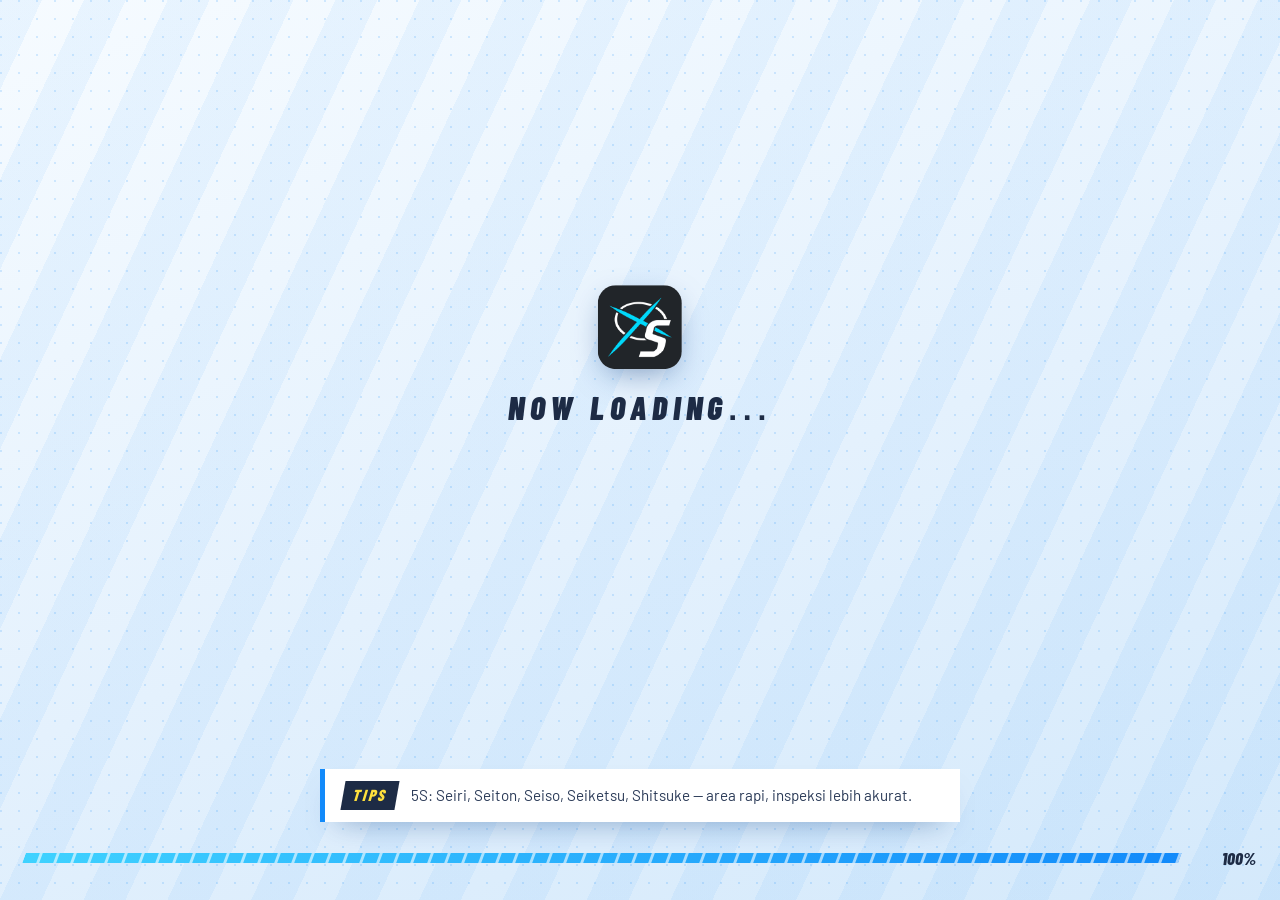
==== commit 88445d47: "Tambah voice line, MomoTalk interaktif, recruitment & pengaturan suara - Voice line + subtitle saat " ====
--- a/index.html
+++ b/index.html
@@ -25,17 +25,6 @@
   <link rel="preconnect" href="https://fonts.gstatic.com" crossorigin />
   <link href="https://fonts.googleapis.com/css2?family=Barlow:ital,wght@0,400;0,500;0,600;0,700;1,600&family=Barlow+Condensed:ital,wght@0,600;0,700;0,800;1,700;1,800;1,900&display=swap" rel="stylesheet" />
   <link rel="stylesheet" href="css/style.css" />
-  <!-- 3D character libraries (only downloaded when assets/character.vrm exists and the device can run 3D) -->
-  <script type="importmap">
-    {
-      "imports": {
-        "three": "https://cdn.jsdelivr.net/npm/three@0.186.1/build/three.module.min.js",
-        "https://cdn.jsdelivr.net/npm/three@0.186.1/build/three.core.js": "https://cdn.jsdelivr.net/npm/three@0.186.1/build/three.core.min.js",
-        "three/addons/": "https://cdn.jsdelivr.net/npm/three@0.186.1/examples/jsm/",
-        "@pixiv/three-vrm": "https://cdn.jsdelivr.net/npm/@pixiv/three-vrm@3.5.5/lib/three-vrm.module.min.js"
-      }
-    }
-  </script>
 </head>
 <body>
   <!-- ============ LOADING ============ -->
@@ -441,8 +430,6 @@
   </div>
 
   <script src="js/voices.js"></script>
-  <script src="js/parallax.js"></script>
   <script src="js/app.js"></script>
-  <script type="module" src="js/character3d.js"></script>
 </body>
 </html>
--- a/css/style.css
+++ b/css/style.css
@@ -1683,103 +1683,6 @@
 .hud__back:active { transform: skewX(-12deg) translate(2px, 2px); box-shadow: 2px 2px 0 var(--navy); }
 
 /* =========================================================
-   PSEUDO-3D PARALLAX (2D art) — layers follow cursor / gyroscope
-   js/parallax.js sets --px / --py (-1…1) on <html> and .px-on
-   ========================================================= */
-.px-wrap { position: absolute; inset: 0; pointer-events: none; }
-.screen--page > .px-wrap { z-index: 2; }
-.screen--page > .px-wrap--fx, .screen--page > .px-wrap--halo { width: 40vw; }
-.page--skills > .px-wrap--fx, .page--skills > .px-wrap--halo { left: auto; right: 0; }
-
-/* layer depths: background < halo < student < particles */
-.px-on .sky,
-.px-on .stripes { transform: translate3d(calc(var(--px, 0) * -10px), calc(var(--py, 0) * -7px), 0) scale(1.04); }
-.px-on .screen--page::before { transform: translate3d(calc(var(--px, 0) * -16px), calc(var(--py, 0) * -9px), 0) scale(1.06); }
-.px-on .px-wrap--halo { transform: translate3d(calc(var(--px, 0) * -24px), calc(var(--py, 0) * -14px), 0); }
-.px-on .px-wrap--char {
-  transform: perspective(1100px)
-    translate3d(calc(var(--px, 0) * -34px), calc(var(--py, 0) * -16px), 0)
-    rotateY(calc(var(--px, 0) * 5deg)) rotateX(calc(var(--py, 0) * -3deg));
-  will-change: transform;
-}
-.px-on .px-wrap--fx,
-.px-on .floaters { transform: translate3d(calc(var(--px, 0) * -56px), calc(var(--py, 0) * -32px), 0); }
-
-.screen--title .px-wrap--char { transform-origin: 78% 100%; }
-.menu__art .px-wrap--char { transform-origin: 62% 100%; }
-.screen--page .px-wrap--char { transform-origin: 18vw 100%; }
-.page--skills .px-wrap--char { transform-origin: calc(100% - 18vw) 100%; }
-
-/* decorative halo layer behind the student */
-.px-halo { position: absolute; color: rgba(255, 255, 255, .36); animation: haloDrift 5s ease-in-out infinite; }
-.px-wrap--halo-title .px-halo { right: 7vw; top: 5vh; width: 36vw; height: 14.4vw; color: rgba(63, 210, 255, .45); }
-.px-wrap--halo-page .px-halo { left: 4%; top: 6vh; width: 88%; height: 14vw; }
-@keyframes haloDrift { 50% { translate: 0 -10px; scale: 1.04; opacity: .75; } }
-
-/* floating particles in front of the student */
-.px-wrap--fx { overflow: hidden; }
-.px-wrap--fx svg { position: absolute; bottom: -40px; color: #fff; opacity: .55; animation: floatUp linear infinite; }
-
-/* =========================================================
-   3D CHARACTER (js/character3d.js) — canvas in the student's spot
-   ========================================================= */
-.char3d { position: absolute; top: 0; bottom: 0; display: none; pointer-events: none; }
-.char3d.is-on { display: block; }
-.char3d[data-screen="title"] { right: 0; width: 50vw; }
-.char3d[data-screen="menu"] { left: 8%; right: 0; }
-.screen--page > .char3d { left: 0; width: 37vw; z-index: 2; }
-.page--skills > .char3d { left: auto; right: 0; }
-.screen--page.is-active > .char3d { animation: slideL .7s var(--ease-out) both; }
-.page--skills.is-active > .char3d { animation-name: slideR; }
-.char3d__canvas {
-  display: block;
-  width: 100%;
-  height: 100%;
-  opacity: 0;
-  transition: opacity .6s ease;
-  filter: drop-shadow(10px 10px 0 rgba(29, 43, 69, .15));
-}
-.char3d.is-ready .char3d__canvas { opacity: 1; }
-.screen:has(.poke-hit:hover) .char3d__canvas { filter: drop-shadow(10px 10px 0 rgba(29, 43, 69, .15)) brightness(1.04); }
-
-/* the 3D model replaces the 2D portrait (and draws its own halo) */
-body[data-char="3d"] .title__student,
-body[data-char="3d"] .menu__student,
-body[data-char="3d"] .page__student,
-body[data-char="3d"] .menu__halo,
-body[data-char="3d"] .px-halo { visibility: hidden; transition: visibility 0s .6s; }
-
-/* "Now Loading..." while the model downloads */
-.char3d__loader {
-  position: absolute;
-  left: 50%;
-  bottom: calc(var(--hud-h) + 14vh + var(--safe-b));
-  display: flex;
-  flex-direction: column;
-  align-items: center;
-  min-width: 11.5rem;
-  padding: 10px 22px 12px;
-  translate: -50% 0;
-  transform: skewX(-10deg);
-  background: rgba(255, 255, 255, .92);
-  border: 2px solid var(--navy);
-  box-shadow: 5px 5px 0 var(--navy);
-  font-family: var(--f-display);
-  color: var(--navy);
-  animation: riseC .4s var(--ease-out) both;
-}
-.char3d__halo {
-  width: 78px;
-  height: 32px;
-  color: var(--blue);
-  filter: drop-shadow(0 0 8px rgba(63, 210, 255, .9));
-  animation: haloTurn 1.4s linear infinite;
-}
-@keyframes haloTurn { from { transform: perspective(240px) rotateX(55deg) rotateZ(0deg); } to { transform: perspective(240px) rotateX(55deg) rotateZ(360deg); } }
-.char3d__text { margin: 4px 0 0; font-weight: 800; font-style: italic; font-size: 1.05rem; letter-spacing: .1em; text-transform: uppercase; }
-.char3d__pct { margin: 0; font-weight: 900; font-style: italic; font-size: 1.6rem; line-height: 1; color: var(--blue); }
-
-/* =========================================================
    RESPONSIVE
    ========================================================= */
 
@@ -1789,7 +1692,6 @@
   .about { grid-template-columns: 1fr; }
   .page__body { padding-left: 34vw; }
   .page--skills .page__body { padding-right: 34vw; }
-  .screen--page > .char3d { width: 34vw; }
   .menu__label { font-size: clamp(1.9rem, min(5vw, 7.4vh), 4rem); }
 }
 
@@ -1912,17 +1814,6 @@
   .momo__divider { margin: 18px 16px 0; }
 }
 
-/* Compact layout: the student layers are fixed backgrounds (the screen itself scrolls) */
-@media (max-width: 860px), (max-height: 560px), (orientation: portrait) and (max-width: 1100px) {
-  .screen--page > .px-wrap { position: fixed; }
-  .screen--page > .px-wrap--fx, .screen--page > .px-wrap--halo { width: 100%; opacity: .5; }
-  .px-wrap--halo-page .px-halo { left: auto; right: -6vw; width: 70vw; height: 28vw; }
-  .page--skills .px-wrap--char { transform-origin: 70% 100%; }
-  .screen--page .px-wrap--char { transform-origin: 70% 100%; }
-  .screen--title .px-wrap--char { transform-origin: 50% 100%; }
-  .px-wrap--halo-title .px-halo { right: 15vw; top: 8vh; width: 70vw; height: 28vw; }
-}
-
 @media (prefers-reduced-motion: reduce) {
   *, *::before, *::after { animation-duration: .01ms !important; animation-iteration-count: 1 !important; transition-duration: .01ms !important; }
 }
